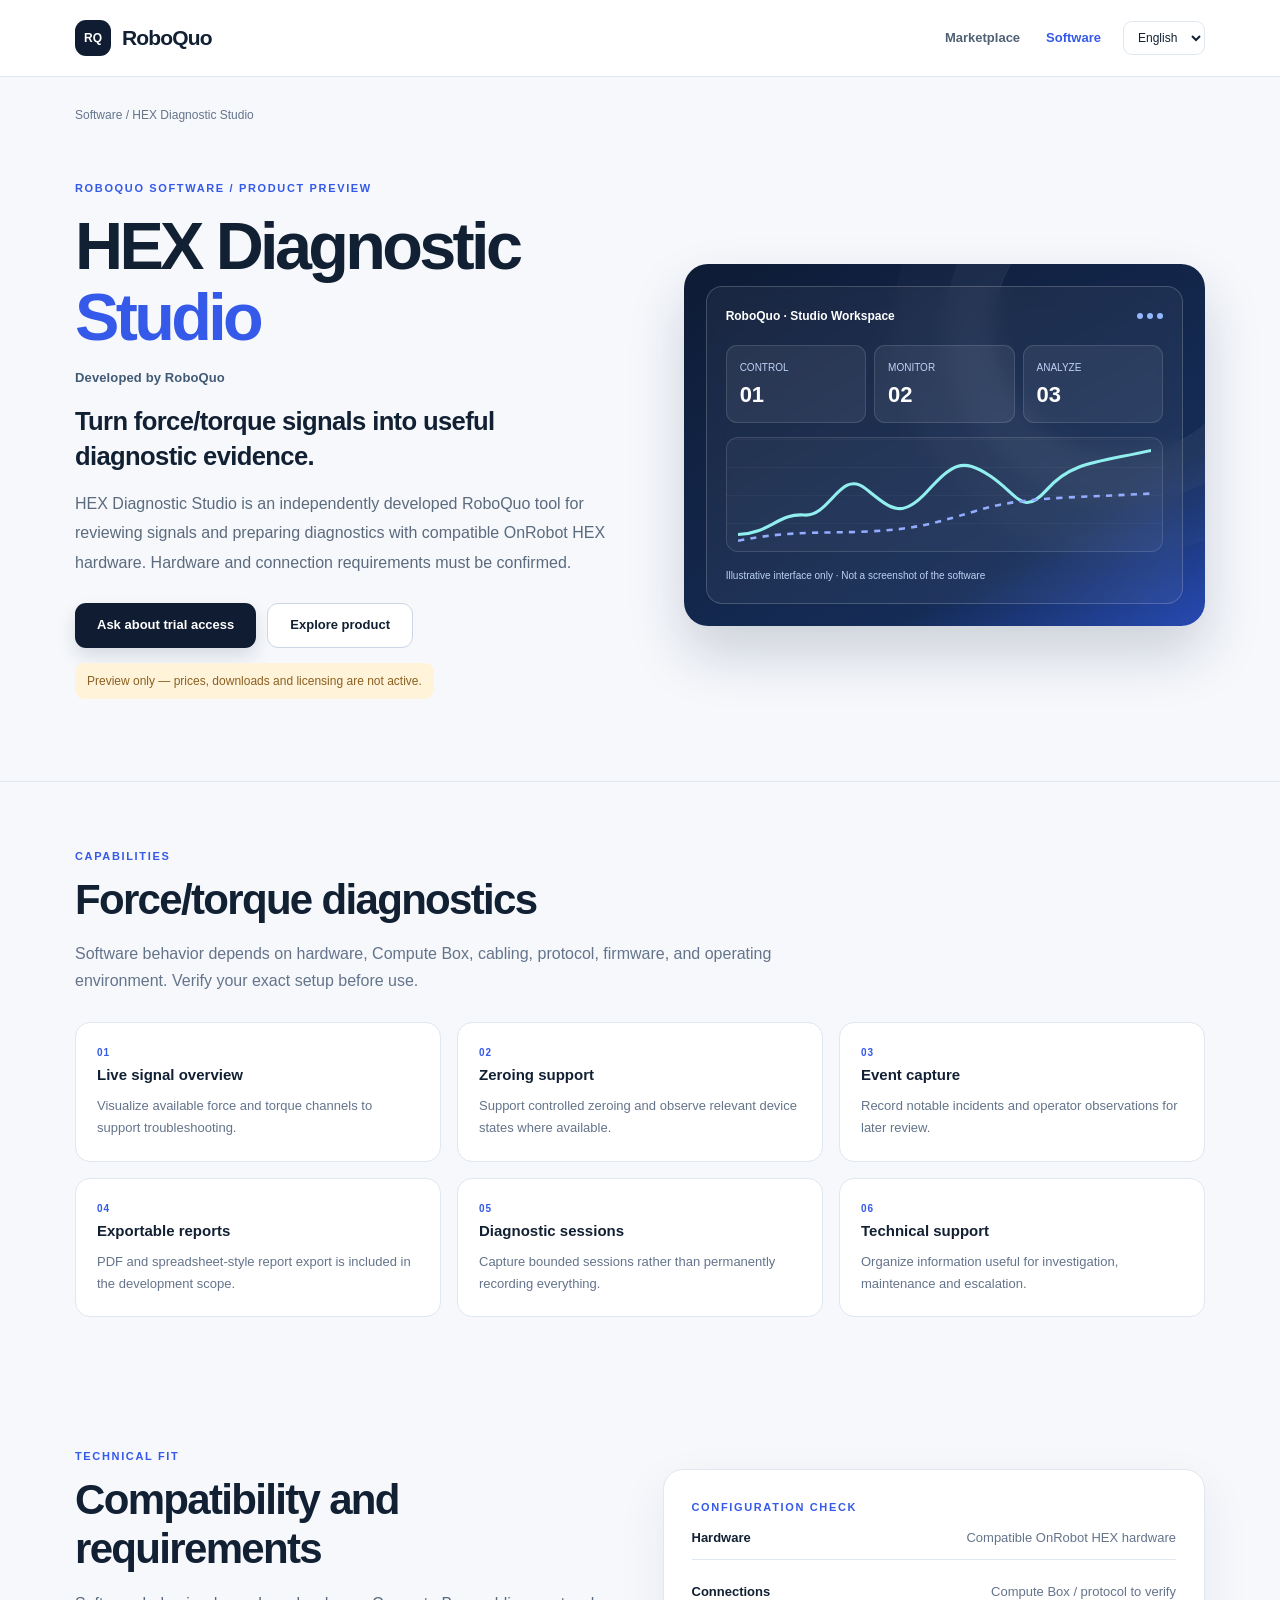
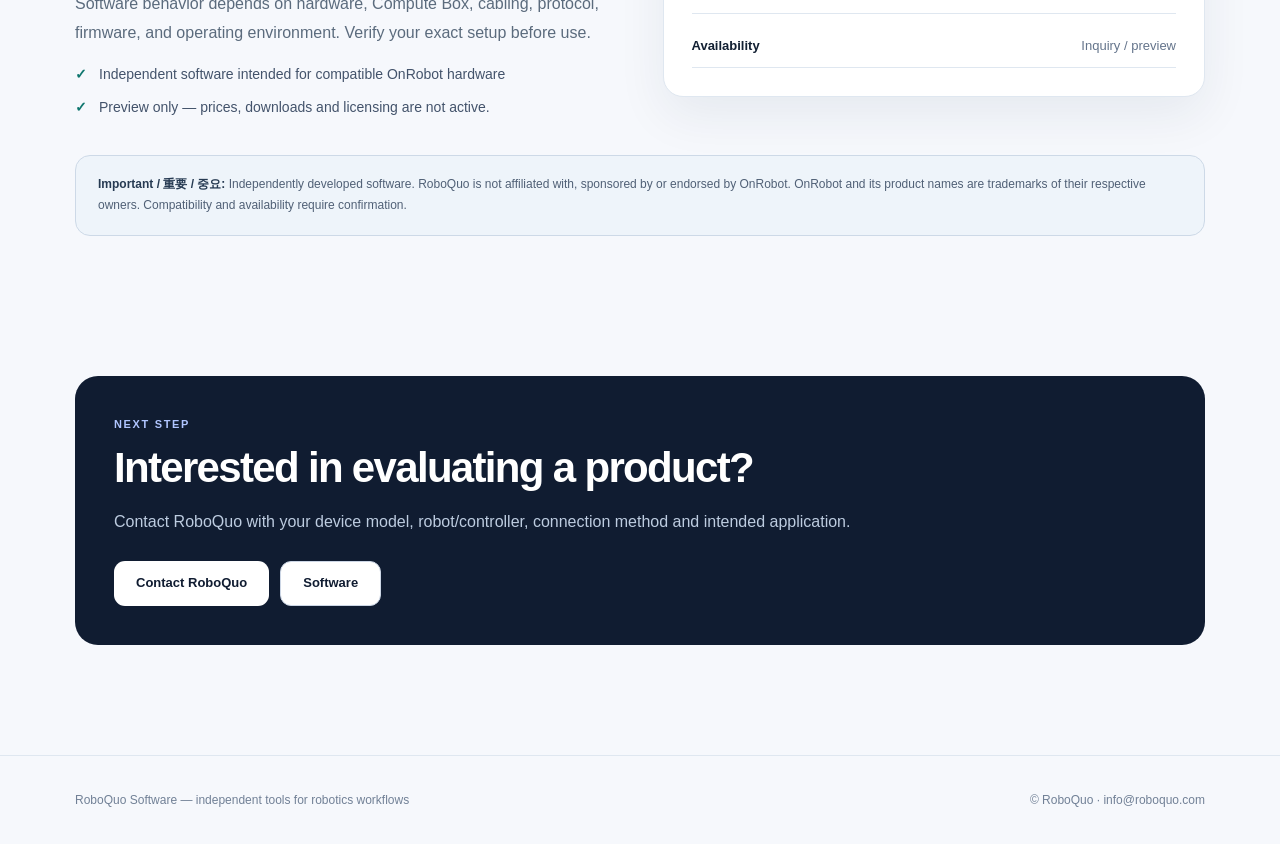
==== software/hex-diagnostic-studio/index.html @ d6564fcc "Add software/hex-diagnostic-studio/index.html product landing page" ====
<!doctype html><html lang="en"><head><meta charset="utf-8"><meta name="viewport" content="width=device-width,initial-scale=1"><meta name="theme-color" content="#101c31"><meta name="robots" content="index,follow,max-image-preview:large"><title>HEX Diagnostic Studio | Developed by RoboQuo</title><meta name="description" content="Discover HEX Diagnostic Studio, independent RoboQuo software intended for compatible OnRobot hardware. Preview features, check compatibility, and inquire about access."><link rel="canonical" href="https://roboquo.com/software/hex-diagnostic-studio/"><meta property="og:type" content="website"><meta property="og:site_name" content="RoboQuo"><meta property="og:title" content="HEX Diagnostic Studio | Developed by RoboQuo"><meta property="og:description" content="Discover HEX Diagnostic Studio, independent RoboQuo software intended for compatible OnRobot hardware. Preview features, check compatibility, and inquire about access."><meta property="og:url" content="https://roboquo.com/software/hex-diagnostic-studio/"><link rel="stylesheet" href="/software/site.css"></head><body><header class="site-header"><div class="container topbar"><a class="brand" href="/" aria-label="RoboQuo homepage"><span class="brandmark">RQ</span>RoboQuo</a><nav class="navigation" aria-label="Main"><a href="/#robots" data-i18n="market">Marketplace</a><a href="/software/" data-site-link class="active" data-i18n="software">Software</a></nav><select class="lang-picker" data-language aria-label="Language"><option value="en">English</option><option value="ja">日本語</option><option value="ko">한국어</option></select></div></header><main><div class="container"><div class="breadcrumb"><a data-site-link href="/software/" data-i18n="software">Software</a> / HEX Diagnostic Studio</div><section class="hero product-hero"><div><div class="eyebrow">ROBOQUO SOFTWARE / <span data-i18n="preview">Product preview</span></div><h1>HEX Diagnostic <em>Studio</em></h1><div class="byline" data-i18n="developed">Developed by RoboQuo</div><h2 data-i18n="hexLead">Turn force/torque signals into useful diagnostic evidence.</h2><p class="lead" data-i18n="hexBody">HEX Diagnostic Studio is an independently developed RoboQuo tool for reviewing signals and preparing diagnostics with compatible OnRobot HEX hardware. Hardware and connection requirements must be confirmed.</p><div class="actions"><a class="button primary" href="mailto:info@roboquo.com?subject=HEX%20Diagnostic%20Studio%20%E2%80%94%20Product%20Inquiry" data-i18n="inquireTrial">Ask about trial access</a><a class="button light" href="#features" data-i18n="learn">Explore product</a></div><p class="availability" data-i18n="availability">Preview only — prices, downloads and licensing are not active.</p></div><div class="hero-visual" aria-label="Concept software interface"><div class="window"><div class="window-head"><span>RoboQuo · Studio Workspace</span><span class="dots"><i></i><i></i><i></i></span></div><div class="soft-metrics"><div class="metric"><small>CONTROL</small><b>01</b></div><div class="metric"><small>MONITOR</small><b>02</b></div><div class="metric"><small>ANALYZE</small><b>03</b></div></div><div class="chart-box"><svg viewBox="0 0 400 110" preserveAspectRatio="none" aria-hidden="true"><path d="M0,94 C31,93 39,73 64,75 S99,30 123,49 S157,80 182,53 S216,18 244,37 S275,77 299,50 S347,24 400,12" fill="none" stroke="#92eff0" stroke-width="3" stroke-linecap="round"/><path d="M0,100 C50,90 83,93 125,91 S184,85 230,71 S310,59 400,54" fill="none" stroke="#93acff" stroke-width="2.5" stroke-dasharray="6 6"/></svg></div><div class="visual-note" data-i18n="visualNote">Illustrative interface only · Not a screenshot of the software</div></div></div></section></div><div class="line"></div><section class="section container" id="features"><div class="eyebrow">CAPABILITIES</div><h2 data-i18n="hexTag">Force/torque diagnostics</h2><p class="intro" data-i18n="compatLead">Software behavior depends on hardware, Compute Box, cabling, protocol, firmware, and operating environment. Verify your exact setup before use.</p><div class="features"><article class="feature"><div class="number">01</div><b data-i18n="hexF1">Live signal overview</b><p data-i18n="hexF1d">Visualize available force and torque channels to support troubleshooting.</p></article><article class="feature"><div class="number">02</div><b data-i18n="hexF2">Zeroing support</b><p data-i18n="hexF2d">Support controlled zeroing and observe relevant device states where available.</p></article><article class="feature"><div class="number">03</div><b data-i18n="hexF3">Event capture</b><p data-i18n="hexF3d">Record notable incidents and operator observations for later review.</p></article><article class="feature"><div class="number">04</div><b data-i18n="hexF4">Exportable reports</b><p data-i18n="hexF4d">PDF and spreadsheet-style report export is included in the development scope.</p></article><article class="feature"><div class="number">05</div><b data-i18n="hexF5">Diagnostic sessions</b><p data-i18n="hexF5d">Capture bounded sessions rather than permanently recording everything.</p></article><article class="feature"><div class="number">06</div><b data-i18n="hexF6">Technical support</b><p data-i18n="hexF6d">Organize information useful for investigation, maintenance and escalation.</p></article></div></section><section class="section container"><div class="split"><div><div class="eyebrow">TECHNICAL FIT</div><h2 data-i18n="compatibility">Compatibility and requirements</h2><p class="lead" data-i18n="compatLead">Software behavior depends on hardware, Compute Box, cabling, protocol, firmware, and operating environment. Verify your exact setup before use.</p><ul class="studio-list"><li data-i18n="onrobotDesc">Independent software intended for compatible OnRobot hardware</li><li data-i18n="availability">Preview only — prices, downloads and licensing are not active.</li></ul></div><div class="product-card" style="min-height:initial"><div class="eyebrow">CONFIGURATION CHECK</div><div class="mini-spec"><div><b data-i18n="hexCompat1">Hardware</b><span data-i18n="hexCompat1v">Compatible OnRobot HEX hardware</span></div><div><b data-i18n="hexCompat2">Connections</b><span data-i18n="hexCompat2v">Compute Box / protocol to verify</span></div><div><b data-i18n="hexCompat3">Availability</b><span data-i18n="hexCompat3v">Inquiry / preview</span></div></div></div></div><aside class="notice" aria-label="Independence and compatibility"><strong>Important / 重要 / 중요:</strong> <span data-i18n="independence">Independently developed software. RoboQuo is not affiliated with, sponsored by or endorsed by OnRobot. OnRobot and its product names are trademarks of their respective owners. Compatibility and availability require confirmation.</span></aside></section><section class="container section"><div class="dark-panel"><div class="eyebrow" style="color:#b0c5ff">NEXT STEP</div><h2 data-i18n="questions">Interested in evaluating a product?</h2><p data-i18n="questionsDesc">Contact RoboQuo with your device model, robot/controller, connection method and intended application.</p><div class="actions"><a class="button" href="mailto:info@roboquo.com?subject=HEX%20Diagnostic%20Studio%20%E2%80%94%20Product%20Inquiry" data-i18n="getInTouch">Contact RoboQuo</a><a class="button light" data-site-link href="/software/" data-i18n="software">Software</a></div></div></section></main><footer class="foot"><div class="container foot-inner"><span data-i18n="footer">RoboQuo Software — independent tools for robotics workflows</span><span>© RoboQuo · <a href="mailto:info@roboquo.com">info@roboquo.com</a></span></div></footer><script defer src="/software/site.js"></script></body></html>
---- software/site.css ----
:root{color-scheme:light;--ink:#122033;--muted:#64748b;--line:#dfe7f0;--surface:#ffffff;--bg:#f6f8fc;--accent:#3559e8;--accent-soft:#eef2ff;--teal:#0f766e;--navy:#101c31;--shadow:0 18px 50px rgba(19,38,67,.07)}*{box-sizing:border-box}html{scroll-behavior:smooth}body{margin:0;background:var(--bg);color:var(--ink);font:16px/1.7 -apple-system,BlinkMacSystemFont,"Segoe UI",Arial,sans-serif}html[lang="ja"] body{font-family:"Hiragino Sans","Hiragino Kaku Gothic ProN","Yu Gothic","Meiryo",sans-serif}html[lang="ko"] body{font-family:"Apple SD Gothic Neo","Malgun Gothic",sans-serif}a{color:inherit}button,select{font:inherit}button,select{cursor:pointer}.container{max-width:1130px;width:calc(100% - 40px);margin-inline:auto}.topbar{display:flex;align-items:center;justify-content:space-between;gap:22px;min-height:76px}.site-header{position:sticky;top:0;z-index:10;background:rgba(255,255,255,.94);border-bottom:1px solid var(--line);backdrop-filter:blur(18px)}.brand{display:inline-flex;align-items:center;gap:11px;text-decoration:none;font-weight:800;letter-spacing:-.04em;font-size:21px}.brandmark{width:36px;height:36px;display:grid;place-items:center;border-radius:11px;background:var(--navy);color:white;font-weight:900;font-size:12px;letter-spacing:0}.navigation{display:flex;align-items:center;gap:26px;margin-left:auto}.navigation a{text-decoration:none;color:#506174;font-size:13px;font-weight:700}.navigation a.active,.navigation a:hover{color:var(--accent)}.lang-picker{border:1px solid var(--line);border-radius:9px;padding:8px 10px;background:white;color:var(--ink);font-size:12px;max-width:110px}.breadcrumb{padding:28px 0 0;font-size:12px;color:var(--muted)}.breadcrumb a{text-decoration:none}.breadcrumb a:hover{text-decoration:underline}.eyebrow{text-transform:uppercase;color:var(--accent);font-size:11px;letter-spacing:.15em;font-weight:900}.pill{display:inline-flex;align-items:center;padding:5px 10px;background:#eef5f3;border:1px solid #cce7df;border-radius:999px;color:#166758;font-size:11px;font-weight:800}.pill.preview{background:#fff6e9;border-color:#f3ddb8;color:#936218}.button{display:inline-flex;align-items:center;justify-content:center;padding:13px 22px;border-radius:11px;font-size:13px;text-decoration:none;font-weight:800;transition:.15s transform,.15s box-shadow;line-height:1.3;text-align:center}.button:hover{transform:translateY(-2px)}.button.primary{background:var(--navy);color:white;box-shadow:0 9px 18px rgba(16,28,49,.13)}.button.light{background:#fff;border:1px solid #ccd6e5;color:var(--ink)}.button.outline{background:transparent;color:var(--navy);border:1px solid #cad4e2}.actions{display:flex;gap:11px;flex-wrap:wrap;margin-top:26px}.hero{display:grid;grid-template-columns:1.02fr .98fr;align-items:center;gap:66px;padding:75px 0 70px}.hero h1{font-size:clamp(43px,5.4vw,76px);line-height:1.06;letter-spacing:-.055em;margin:13px 0 15px;font-weight:850}.hero h1 em{font-style:normal;color:var(--accent)}.hero h2{font-size:clamp(19px,2vw,26px);line-height:1.35;margin:15px 0;font-weight:750;letter-spacing:-.025em}.lead{color:#5b6b7d;font-size:16px;line-height:1.82;max-width:630px}.byline{color:#425b75;font-size:13px;font-weight:800;letter-spacing:.01em}.hero-visual{border-radius:24px;background:linear-gradient(150deg,#0e1b35,#152c56 73%,#274ab4);padding:22px;box-shadow:0 28px 56px rgba(18,31,60,.18);color:#fff;min-height:360px;overflow:hidden;position:relative}.hero-visual:before{content:"";position:absolute;right:-45px;top:-65px;width:255px;height:255px;border-radius:50%;border:1px solid #ffffff18;box-shadow:0 0 0 48px #ffffff08,0 0 0 100px #ffffff05}.window{position:relative;border:1px solid #ffffff30;background:#ffffff0c;border-radius:16px;padding:19px;backdrop-filter:blur(10px)}.window-head{display:flex;justify-content:space-between;align-items:center;font-size:12px;gap:10px;font-weight:800}.dots{display:flex;gap:4px}.dots i{width:6px;height:6px;border-radius:100%;background:#94b8ff}.soft-metrics{display:grid;grid-template-columns:1fr 1fr 1fr;gap:8px;margin-top:18px}.metric{border:1px solid #ffffff20;background:#ffffff10;border-radius:11px;padding:13px}.metric small{display:block;color:#bfd2f9;font-size:10px}.metric b{display:block;font-size:22px;line-height:1.3;margin-top:5px}.metric b span{font-size:11px;font-weight:500;color:#b8d2fa}.chart-box{margin-top:14px;height:115px;border:1px solid #ffffff20;background:repeating-linear-gradient(0deg,transparent,transparent 27px,#ffffff10 28px),#ffffff09;border-radius:12px;display:flex;align-items:center;justify-content:center}.chart-box svg{width:95%;height:100%}.visual-note{font-size:10px;color:#bbd3f5;margin-top:15px}.line{height:1px;background:var(--line)}.section{padding:65px 0}.section h2{font-size:clamp(28px,3.3vw,42px);letter-spacing:-.04em;line-height:1.17;margin:9px 0 12px}.section .intro{color:var(--muted);max-width:700px}.cards{display:grid;grid-template-columns:repeat(2,minmax(0,1fr));gap:20px;margin-top:33px}.product-card{background:white;border:1px solid var(--line);border-radius:20px;padding:28px;box-shadow:var(--shadow);display:flex;flex-direction:column;min-height:365px;position:relative}.product-card h3{font-size:25px;margin:15px 0 5px;letter-spacing:-.04em}.product-card p{color:var(--muted);font-size:14px;line-height:1.7}.product-card .card-footer{margin-top:auto;padding-top:22px;display:flex;justify-content:space-between;align-items:center;gap:12px}.iconbox{width:57px;height:57px;border-radius:15px;background:var(--accent-soft);color:var(--accent);display:grid;place-items:center;font-size:26px;font-weight:850}.iconbox.hex{background:#eafaf5;color:#13836e}.features{display:grid;grid-template-columns:repeat(3,minmax(0,1fr));gap:16px;margin-top:28px}.feature{border:1px solid var(--line);background:white;border-radius:15px;padding:21px}.feature b{font-size:15px}.feature p{color:var(--muted);font-size:13px;line-height:1.7;margin:7px 0 0}.feature .number{color:var(--accent);font-size:10px;letter-spacing:.1em;font-weight:900}.notice{margin:35px 0 10px;border:1px solid #cdd9e7;background:#eef4fa;border-radius:15px;padding:18px 22px;color:#506076;font-size:12px;line-height:1.8}.notice strong{color:#263a52}.steps{display:grid;grid-template-columns:repeat(3,1fr);gap:16px;margin-top:26px}.step{background:#fff;border:1px solid var(--line);padding:23px;border-radius:16px}.step b{display:block;font-size:15px}.step small{display:block;margin-top:8px;color:var(--muted);font-size:13px;line-height:1.65}.product-hero{padding-top:54px}.product-hero h1{font-size:clamp(42px,5.2vw,70px)}.product-hero .lead{max-width:600px}.studio-list{margin:15px 0 0;padding:0;list-style:none;display:grid;gap:9px}.studio-list li{padding-left:24px;position:relative;font-size:14px;color:#43536b}.studio-list li:before{content:"✓";position:absolute;left:0;color:var(--teal);font-weight:900}.split{display:grid;grid-template-columns:1fr 1fr;gap:45px;align-items:center}.dark-panel{background:var(--navy);color:#fff;border-radius:23px;padding:39px}.dark-panel h2{color:#fff}.dark-panel p{color:#bdcce0}.dark-panel .button{background:white;color:var(--navy)}.foot{border-top:1px solid var(--line);padding:34px 0;margin-top:45px;color:#718096;font-size:12px}.foot-inner{display:flex;justify-content:space-between;gap:20px;flex-wrap:wrap}.foot a{text-decoration:none}.foot a:hover{text-decoration:underline}.mini-spec{display:grid;gap:11px}.mini-spec div{border-bottom:1px solid var(--line);padding:10px 0;display:flex;justify-content:space-between;gap:20px;font-size:13px}.mini-spec b{font-weight:750}.mini-spec span{color:var(--muted);text-align:right}.status-text{font-size:12px;color:#795c24;font-weight:700}.availability{display:inline-block;background:#fff3da;border-radius:9px;padding:8px 12px;font-size:12px;color:#8b6021;margin-top:15px}a:focus-visible,button:focus-visible,select:focus-visible{outline:3px solid #8aaaff;outline-offset:3px}@media(max-width:900px){.navigation{gap:12px}.hero{gap:32px}.hero-visual{min-height:320px}.product-card{padding:23px}}@media(max-width:700px){.container{width:calc(100% - 30px)}.topbar{min-height:65px}.navigation{gap:12px;margin-left:auto}.navigation a{font-size:12px}.brand{font-size:18px}.brandmark{width:32px;height:32px}.hero,.split{grid-template-columns:1fr;gap:24px;padding:45px 0 38px}.hero h1{font-size:45px}.hero-visual{min-height:290px}.section{padding:42px 0}.cards,.features,.steps{grid-template-columns:1fr}.product-card{min-height:295px}.mini-spec div{flex-direction:column;gap:3px}.mini-spec span{text-align:left}.foot{margin-top:25px}}@media(max-width:380px){.navigation a:first-child{display:none}.lang-picker{max-width:85px}.hero h1{font-size:40px}.soft-metrics{gap:5px}.metric{padding:9px}.metric b{font-size:17px}}
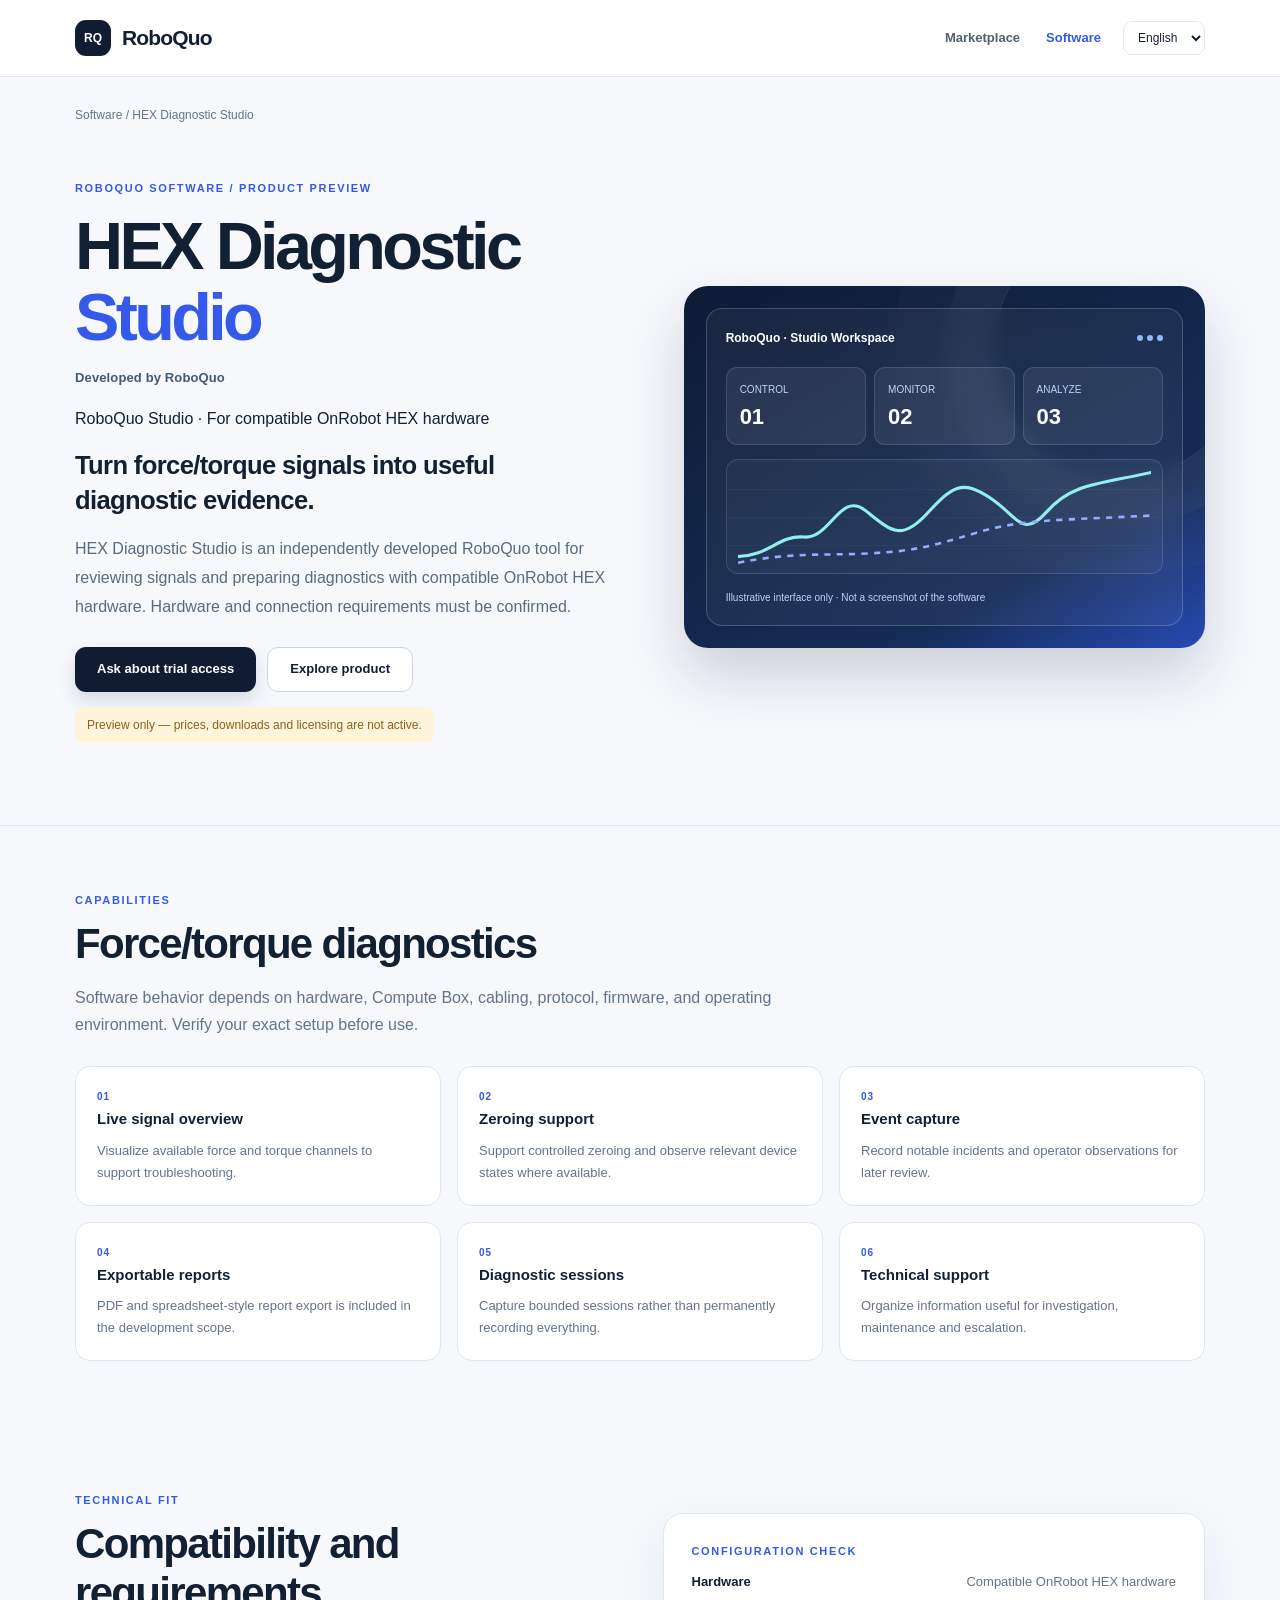
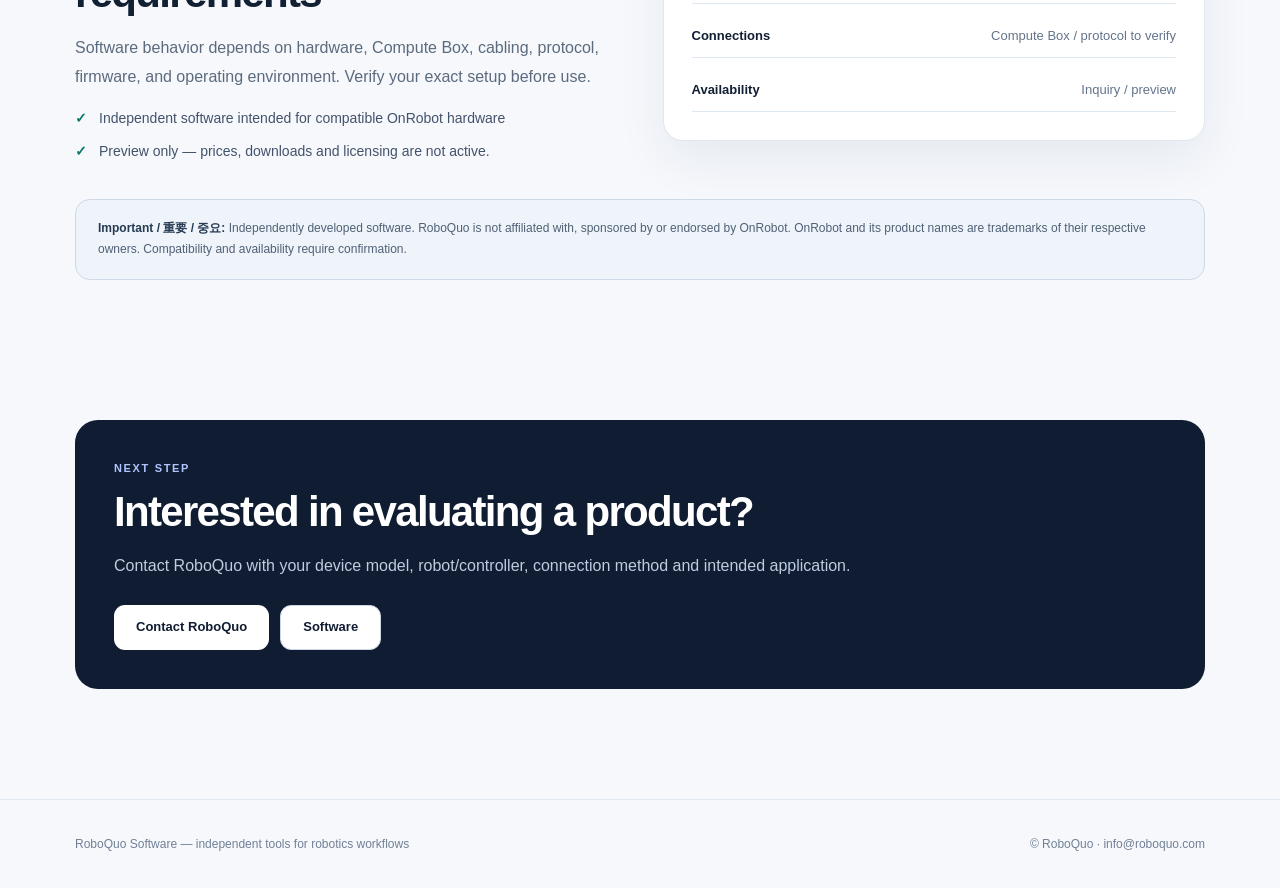
==== commit 7ff8a6e7: "Clarify RoboQuo developer and independent OnRobot compatibility branding" ====
--- a/software/hex-diagnostic-studio/index.html
+++ b/software/hex-diagnostic-studio/index.html
@@ -1 +1 @@
-<!doctype html><html lang="en"><head><meta charset="utf-8"><meta name="viewport" content="width=device-width,initial-scale=1"><meta name="theme-color" content="#101c31"><meta name="robots" content="index,follow,max-image-preview:large"><title>HEX Diagnostic Studio | Developed by RoboQuo</title><meta name="description" content="Discover HEX Diagnostic Studio, independent RoboQuo software intended for compatible OnRobot hardware. Preview features, check compatibility, and inquire about access."><link rel="canonical" href="https://roboquo.com/software/hex-diagnostic-studio/"><meta property="og:type" content="website"><meta property="og:site_name" content="RoboQuo"><meta property="og:title" content="HEX Diagnostic Studio | Developed by RoboQuo"><meta property="og:description" content="Discover HEX Diagnostic Studio, independent RoboQuo software intended for compatible OnRobot hardware. Preview features, check compatibility, and inquire about access."><meta property="og:url" content="https://roboquo.com/software/hex-diagnostic-studio/"><link rel="stylesheet" href="/software/site.css"></head><body><header class="site-header"><div class="container topbar"><a class="brand" href="/" aria-label="RoboQuo homepage"><span class="brandmark">RQ</span>RoboQuo</a><nav class="navigation" aria-label="Main"><a href="/#robots" data-i18n="market">Marketplace</a><a href="/software/" data-site-link class="active" data-i18n="software">Software</a></nav><select class="lang-picker" data-language aria-label="Language"><option value="en">English</option><option value="ja">日本語</option><option value="ko">한국어</option></select></div></header><main><div class="container"><div class="breadcrumb"><a data-site-link href="/software/" data-i18n="software">Software</a> / HEX Diagnostic Studio</div><section class="hero product-hero"><div><div class="eyebrow">ROBOQUO SOFTWARE / <span data-i18n="preview">Product preview</span></div><h1>HEX Diagnostic <em>Studio</em></h1><div class="byline" data-i18n="developed">Developed by RoboQuo</div><h2 data-i18n="hexLead">Turn force/torque signals into useful diagnostic evidence.</h2><p class="lead" data-i18n="hexBody">HEX Diagnostic Studio is an independently developed RoboQuo tool for reviewing signals and preparing diagnostics with compatible OnRobot HEX hardware. Hardware and connection requirements must be confirmed.</p><div class="actions"><a class="button primary" href="mailto:info@roboquo.com?subject=HEX%20Diagnostic%20Studio%20%E2%80%94%20Product%20Inquiry" data-i18n="inquireTrial">Ask about trial access</a><a class="button light" href="#features" data-i18n="learn">Explore product</a></div><p class="availability" data-i18n="availability">Preview only — prices, downloads and licensing are not active.</p></div><div class="hero-visual" aria-label="Concept software interface"><div class="window"><div class="window-head"><span>RoboQuo · Studio Workspace</span><span class="dots"><i></i><i></i><i></i></span></div><div class="soft-metrics"><div class="metric"><small>CONTROL</small><b>01</b></div><div class="metric"><small>MONITOR</small><b>02</b></div><div class="metric"><small>ANALYZE</small><b>03</b></div></div><div class="chart-box"><svg viewBox="0 0 400 110" preserveAspectRatio="none" aria-hidden="true"><path d="M0,94 C31,93 39,73 64,75 S99,30 123,49 S157,80 182,53 S216,18 244,37 S275,77 299,50 S347,24 400,12" fill="none" stroke="#92eff0" stroke-width="3" stroke-linecap="round"/><path d="M0,100 C50,90 83,93 125,91 S184,85 230,71 S310,59 400,54" fill="none" stroke="#93acff" stroke-width="2.5" stroke-dasharray="6 6"/></svg></div><div class="visual-note" data-i18n="visualNote">Illustrative interface only · Not a screenshot of the software</div></div></div></section></div><div class="line"></div><section class="section container" id="features"><div class="eyebrow">CAPABILITIES</div><h2 data-i18n="hexTag">Force/torque diagnostics</h2><p class="intro" data-i18n="compatLead">Software behavior depends on hardware, Compute Box, cabling, protocol, firmware, and operating environment. Verify your exact setup before use.</p><div class="features"><article class="feature"><div class="number">01</div><b data-i18n="hexF1">Live signal overview</b><p data-i18n="hexF1d">Visualize available force and torque channels to support troubleshooting.</p></article><article class="feature"><div class="number">02</div><b data-i18n="hexF2">Zeroing support</b><p data-i18n="hexF2d">Support controlled zeroing and observe relevant device states where available.</p></article><article class="feature"><div class="number">03</div><b data-i18n="hexF3">Event capture</b><p data-i18n="hexF3d">Record notable incidents and operator observations for later review.</p></article><article class="feature"><div class="number">04</div><b data-i18n="hexF4">Exportable reports</b><p data-i18n="hexF4d">PDF and spreadsheet-style report export is included in the development scope.</p></article><article class="feature"><div class="number">05</div><b data-i18n="hexF5">Diagnostic sessions</b><p data-i18n="hexF5d">Capture bounded sessions rather than permanently recording everything.</p></article><article class="feature"><div class="number">06</div><b data-i18n="hexF6">Technical support</b><p data-i18n="hexF6d">Organize information useful for investigation, maintenance and escalation.</p></article></div></section><section class="section container"><div class="split"><div><div class="eyebrow">TECHNICAL FIT</div><h2 data-i18n="compatibility">Compatibility and requirements</h2><p class="lead" data-i18n="compatLead">Software behavior depends on hardware, Compute Box, cabling, protocol, firmware, and operating environment. Verify your exact setup before use.</p><ul class="studio-list"><li data-i18n="onrobotDesc">Independent software intended for compatible OnRobot hardware</li><li data-i18n="availability">Preview only — prices, downloads and licensing are not active.</li></ul></div><div class="product-card" style="min-height:initial"><div class="eyebrow">CONFIGURATION CHECK</div><div class="mini-spec"><div><b data-i18n="hexCompat1">Hardware</b><span data-i18n="hexCompat1v">Compatible OnRobot HEX hardware</span></div><div><b data-i18n="hexCompat2">Connections</b><span data-i18n="hexCompat2v">Compute Box / protocol to verify</span></div><div><b data-i18n="hexCompat3">Availability</b><span data-i18n="hexCompat3v">Inquiry / preview</span></div></div></div></div><aside class="notice" aria-label="Independence and compatibility"><strong>Important / 重要 / 중요:</strong> <span data-i18n="independence">Independently developed software. RoboQuo is not affiliated with, sponsored by or endorsed by OnRobot. OnRobot and its product names are trademarks of their respective owners. Compatibility and availability require confirmation.</span></aside></section><section class="container section"><div class="dark-panel"><div class="eyebrow" style="color:#b0c5ff">NEXT STEP</div><h2 data-i18n="questions">Interested in evaluating a product?</h2><p data-i18n="questionsDesc">Contact RoboQuo with your device model, robot/controller, connection method and intended application.</p><div class="actions"><a class="button" href="mailto:info@roboquo.com?subject=HEX%20Diagnostic%20Studio%20%E2%80%94%20Product%20Inquiry" data-i18n="getInTouch">Contact RoboQuo</a><a class="button light" data-site-link href="/software/" data-i18n="software">Software</a></div></div></section></main><footer class="foot"><div class="container foot-inner"><span data-i18n="footer">RoboQuo Software — independent tools for robotics workflows</span><span>© RoboQuo · <a href="mailto:info@roboquo.com">info@roboquo.com</a></span></div></footer><script defer src="/software/site.js"></script></body></html>+<!doctype html><html lang="en"><head><meta charset="utf-8"><meta name="viewport" content="width=device-width,initial-scale=1"><meta name="theme-color" content="#101c31"><meta name="robots" content="index,follow,max-image-preview:large"><title>HEX Diagnostic Studio | Developed by RoboQuo</title><meta name="description" content="Discover HEX Diagnostic Studio, independent RoboQuo software intended for compatible OnRobot hardware. Preview features, check compatibility, and inquire about access."><link rel="canonical" href="https://roboquo.com/software/hex-diagnostic-studio/"><meta property="og:type" content="website"><meta property="og:site_name" content="RoboQuo"><meta property="og:title" content="HEX Diagnostic Studio | Developed by RoboQuo"><meta property="og:description" content="Discover HEX Diagnostic Studio, independent RoboQuo software intended for compatible OnRobot hardware. Preview features, check compatibility, and inquire about access."><meta property="og:url" content="https://roboquo.com/software/hex-diagnostic-studio/"><link rel="stylesheet" href="/software/site.css"></head><body><header class="site-header"><div class="container topbar"><a class="brand" href="/" aria-label="RoboQuo homepage"><span class="brandmark">RQ</span>RoboQuo</a><nav class="navigation" aria-label="Main"><a href="/#robots" data-i18n="market">Marketplace</a><a href="/software/" data-site-link class="active" data-i18n="software">Software</a></nav><select class="lang-picker" data-language aria-label="Language"><option value="en">English</option><option value="ja">日本語</option><option value="ko">한국어</option></select></div></header><main><div class="container"><div class="breadcrumb"><a data-site-link href="/software/" data-i18n="software">Software</a> / HEX Diagnostic Studio</div><section class="hero product-hero"><div><div class="eyebrow">ROBOQUO SOFTWARE / <span data-i18n="preview">Product preview</span></div><h1>HEX Diagnostic <em>Studio</em></h1><div class="byline" data-i18n="developed">Developed by RoboQuo</div><p class="product-signature" data-i18n="hexSignature">RoboQuo Studio · For compatible OnRobot HEX hardware</p><h2 data-i18n="hexLead">Turn force/torque signals into useful diagnostic evidence.</h2><p class="lead" data-i18n="hexBody">HEX Diagnostic Studio is an independently developed RoboQuo tool for reviewing signals and preparing diagnostics with compatible OnRobot HEX hardware. Hardware and connection requirements must be confirmed.</p><div class="actions"><a class="button primary" href="mailto:info@roboquo.com?subject=HEX%20Diagnostic%20Studio%20%E2%80%94%20Product%20Inquiry" data-i18n="inquireTrial">Ask about trial access</a><a class="button light" href="#features" data-i18n="learn">Explore product</a></div><p class="availability" data-i18n="availability">Preview only — prices, downloads and licensing are not active.</p></div><div class="hero-visual" aria-label="Concept software interface"><div class="window"><div class="window-head"><span>RoboQuo · Studio Workspace</span><span class="dots"><i></i><i></i><i></i></span></div><div class="soft-metrics"><div class="metric"><small>CONTROL</small><b>01</b></div><div class="metric"><small>MONITOR</small><b>02</b></div><div class="metric"><small>ANALYZE</small><b>03</b></div></div><div class="chart-box"><svg viewBox="0 0 400 110" preserveAspectRatio="none" aria-hidden="true"><path d="M0,94 C31,93 39,73 64,75 S99,30 123,49 S157,80 182,53 S216,18 244,37 S275,77 299,50 S347,24 400,12" fill="none" stroke="#92eff0" stroke-width="3" stroke-linecap="round"/><path d="M0,100 C50,90 83,93 125,91 S184,85 230,71 S310,59 400,54" fill="none" stroke="#93acff" stroke-width="2.5" stroke-dasharray="6 6"/></svg></div><div class="visual-note" data-i18n="visualNote">Illustrative interface only · Not a screenshot of the software</div></div></div></section></div><div class="line"></div><section class="section container" id="features"><div class="eyebrow">CAPABILITIES</div><h2 data-i18n="hexTag">Force/torque diagnostics</h2><p class="intro" data-i18n="compatLead">Software behavior depends on hardware, Compute Box, cabling, protocol, firmware, and operating environment. Verify your exact setup before use.</p><div class="features"><article class="feature"><div class="number">01</div><b data-i18n="hexF1">Live signal overview</b><p data-i18n="hexF1d">Visualize available force and torque channels to support troubleshooting.</p></article><article class="feature"><div class="number">02</div><b data-i18n="hexF2">Zeroing support</b><p data-i18n="hexF2d">Support controlled zeroing and observe relevant device states where available.</p></article><article class="feature"><div class="number">03</div><b data-i18n="hexF3">Event capture</b><p data-i18n="hexF3d">Record notable incidents and operator observations for later review.</p></article><article class="feature"><div class="number">04</div><b data-i18n="hexF4">Exportable reports</b><p data-i18n="hexF4d">PDF and spreadsheet-style report export is included in the development scope.</p></article><article class="feature"><div class="number">05</div><b data-i18n="hexF5">Diagnostic sessions</b><p data-i18n="hexF5d">Capture bounded sessions rather than permanently recording everything.</p></article><article class="feature"><div class="number">06</div><b data-i18n="hexF6">Technical support</b><p data-i18n="hexF6d">Organize information useful for investigation, maintenance and escalation.</p></article></div></section><section class="section container"><div class="split"><div><div class="eyebrow">TECHNICAL FIT</div><h2 data-i18n="compatibility">Compatibility and requirements</h2><p class="lead" data-i18n="compatLead">Software behavior depends on hardware, Compute Box, cabling, protocol, firmware, and operating environment. Verify your exact setup before use.</p><ul class="studio-list"><li data-i18n="onrobotDesc">Independent software intended for compatible OnRobot hardware</li><li data-i18n="availability">Preview only — prices, downloads and licensing are not active.</li></ul></div><div class="product-card" style="min-height:initial"><div class="eyebrow">CONFIGURATION CHECK</div><div class="mini-spec"><div><b data-i18n="hexCompat1">Hardware</b><span data-i18n="hexCompat1v">Compatible OnRobot HEX hardware</span></div><div><b data-i18n="hexCompat2">Connections</b><span data-i18n="hexCompat2v">Compute Box / protocol to verify</span></div><div><b data-i18n="hexCompat3">Availability</b><span data-i18n="hexCompat3v">Inquiry / preview</span></div></div></div></div><aside class="notice" aria-label="Independence and compatibility"><strong>Important / 重要 / 중요:</strong> <span data-i18n="independence">Independently developed software. RoboQuo is not affiliated with, sponsored by or endorsed by OnRobot. OnRobot and its product names are trademarks of their respective owners. Compatibility and availability require confirmation.</span></aside></section><section class="container section"><div class="dark-panel"><div class="eyebrow" style="color:#b0c5ff">NEXT STEP</div><h2 data-i18n="questions">Interested in evaluating a product?</h2><p data-i18n="questionsDesc">Contact RoboQuo with your device model, robot/controller, connection method and intended application.</p><div class="actions"><a class="button" href="mailto:info@roboquo.com?subject=HEX%20Diagnostic%20Studio%20%E2%80%94%20Product%20Inquiry" data-i18n="getInTouch">Contact RoboQuo</a><a class="button light" data-site-link href="/software/" data-i18n="software">Software</a></div></div></section></main><footer class="foot"><div class="container foot-inner"><span data-i18n="footer">RoboQuo Software — independent tools for robotics workflows</span><span>© RoboQuo · <a href="mailto:info@roboquo.com">info@roboquo.com</a></span></div></footer><script defer src="/software/site.js"></script></body></html>
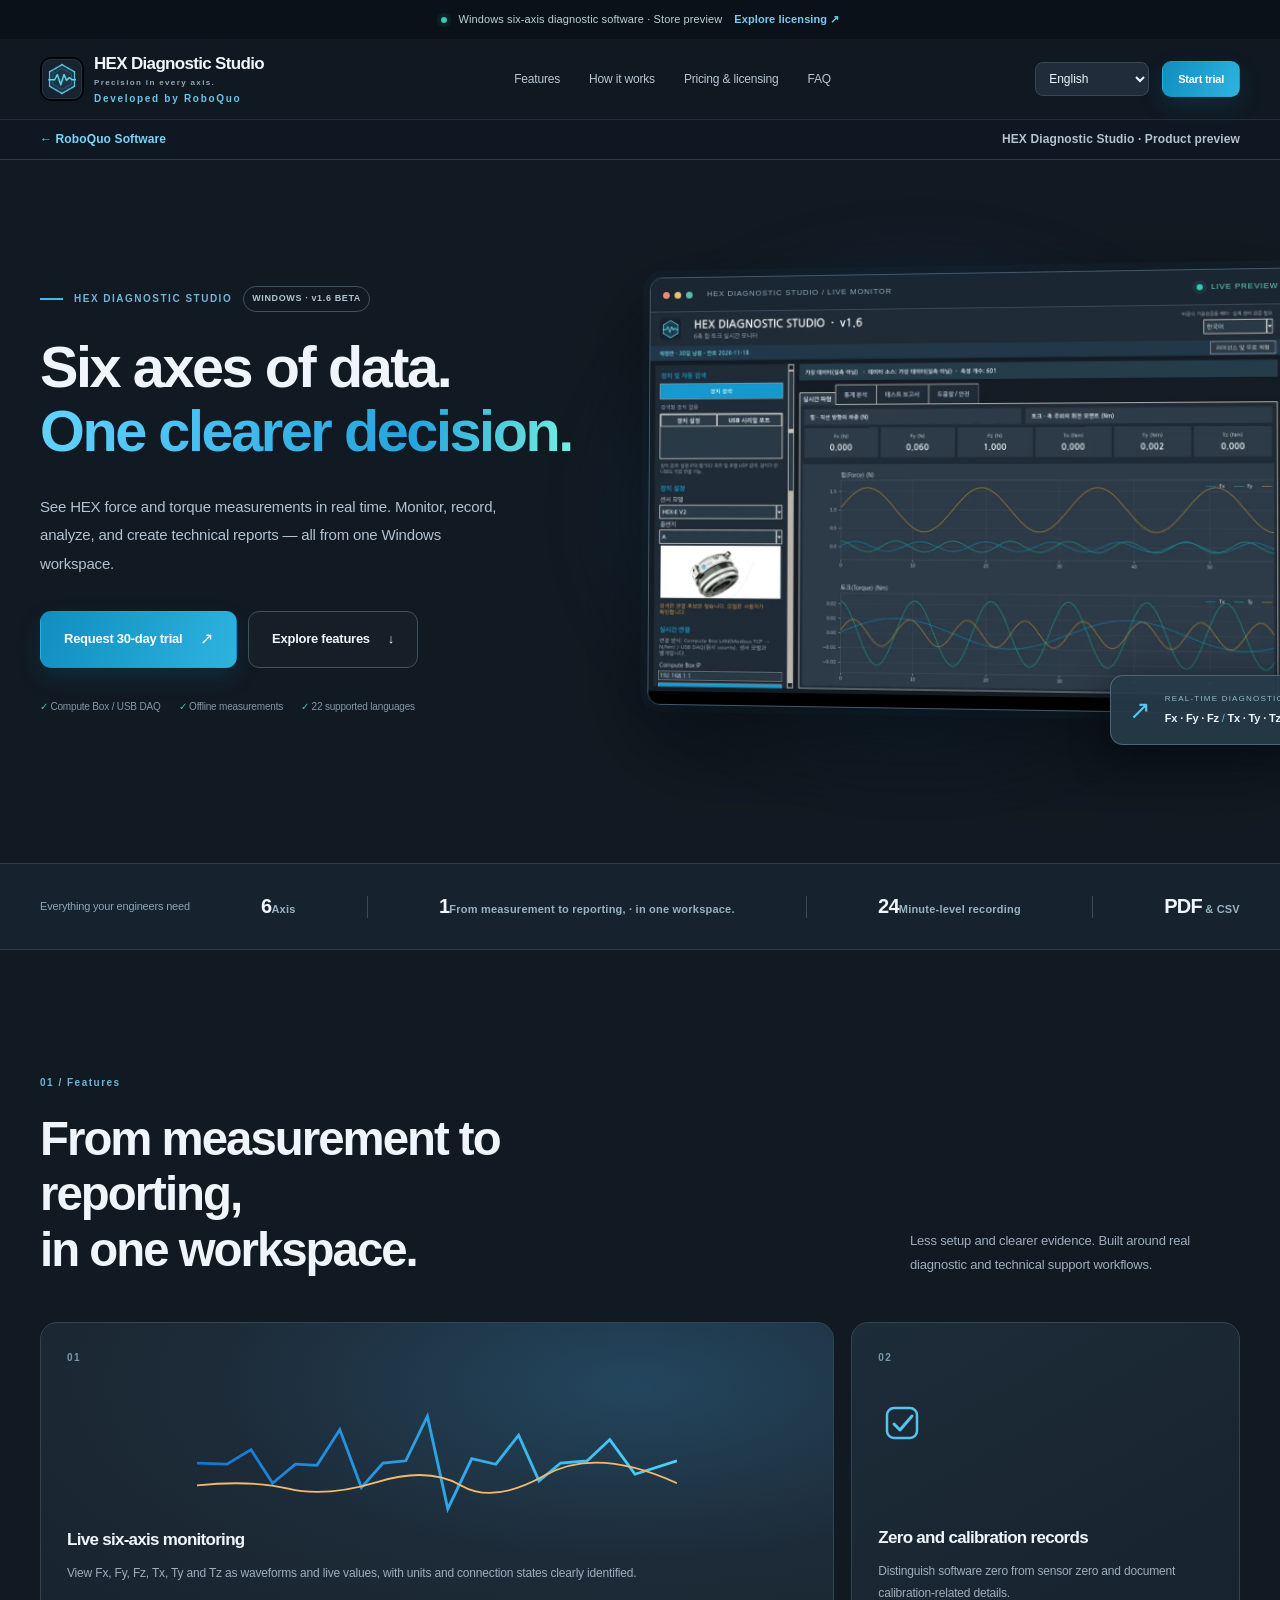
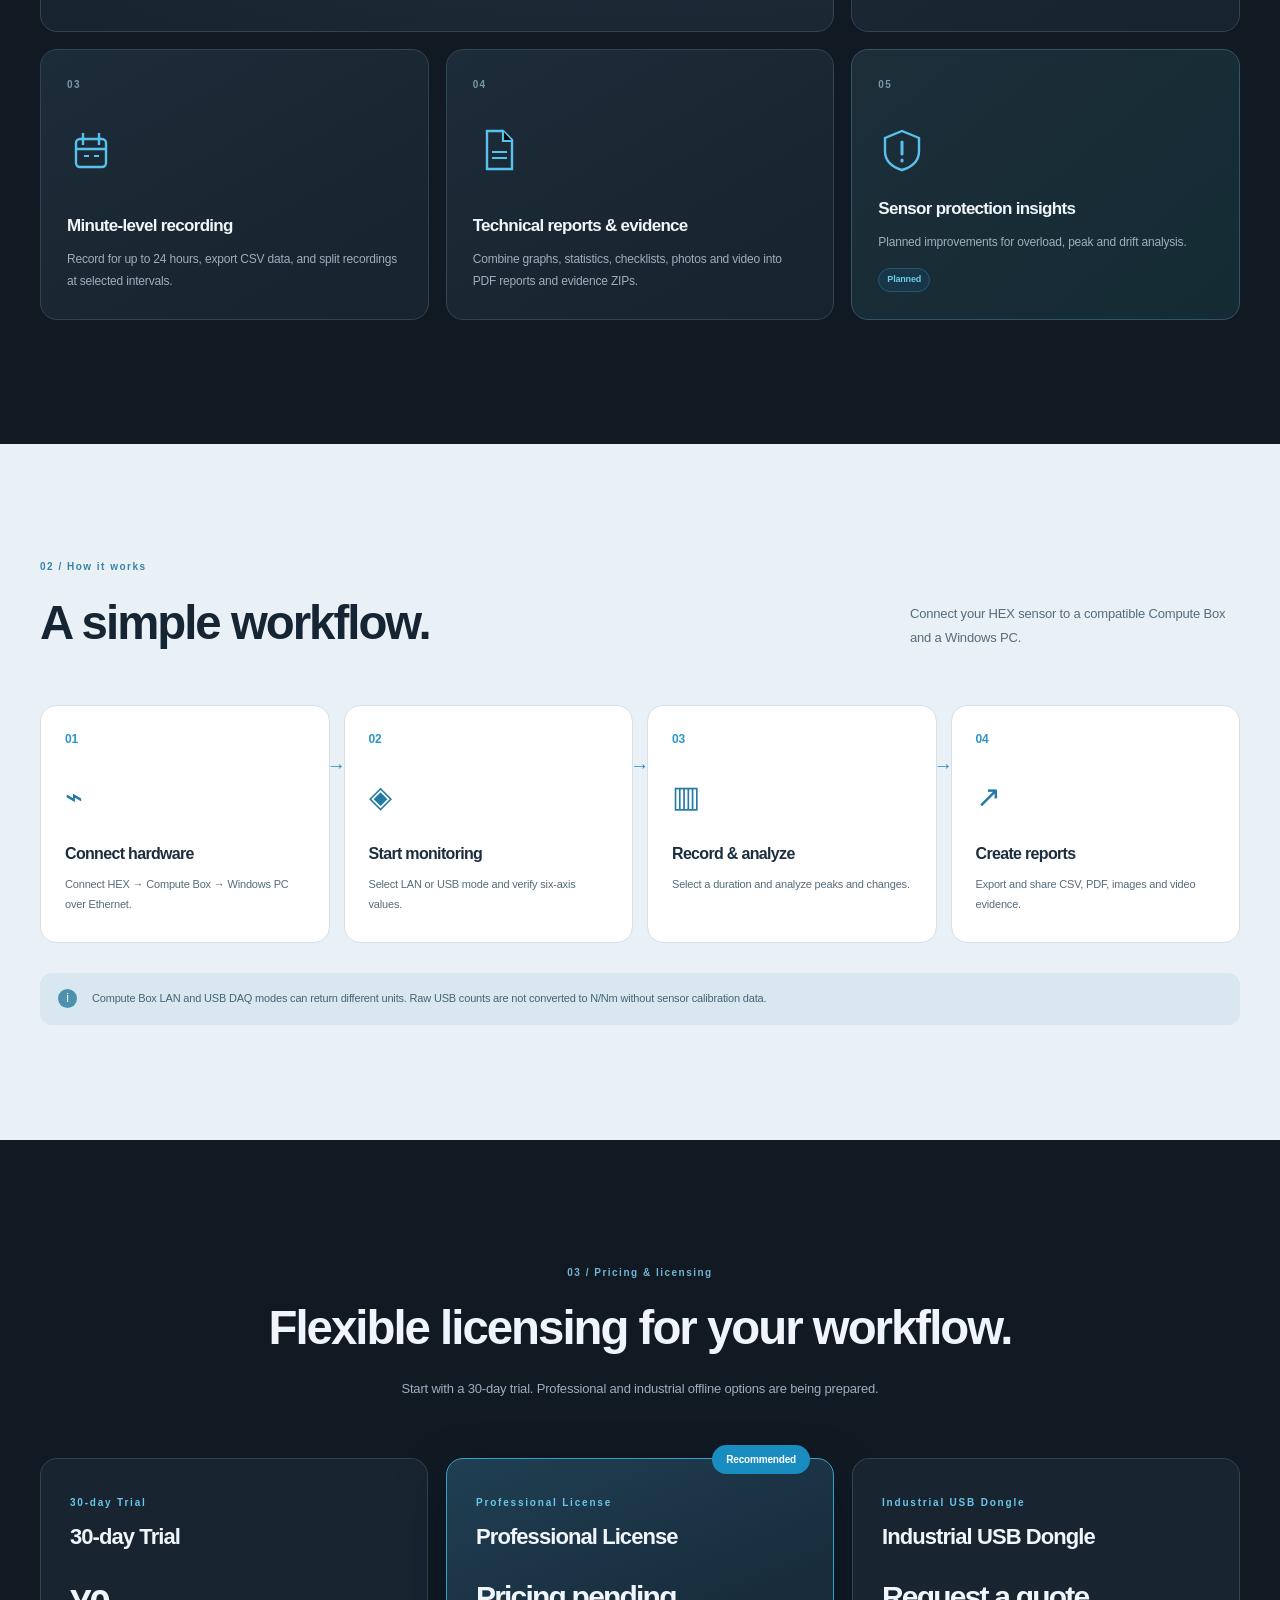
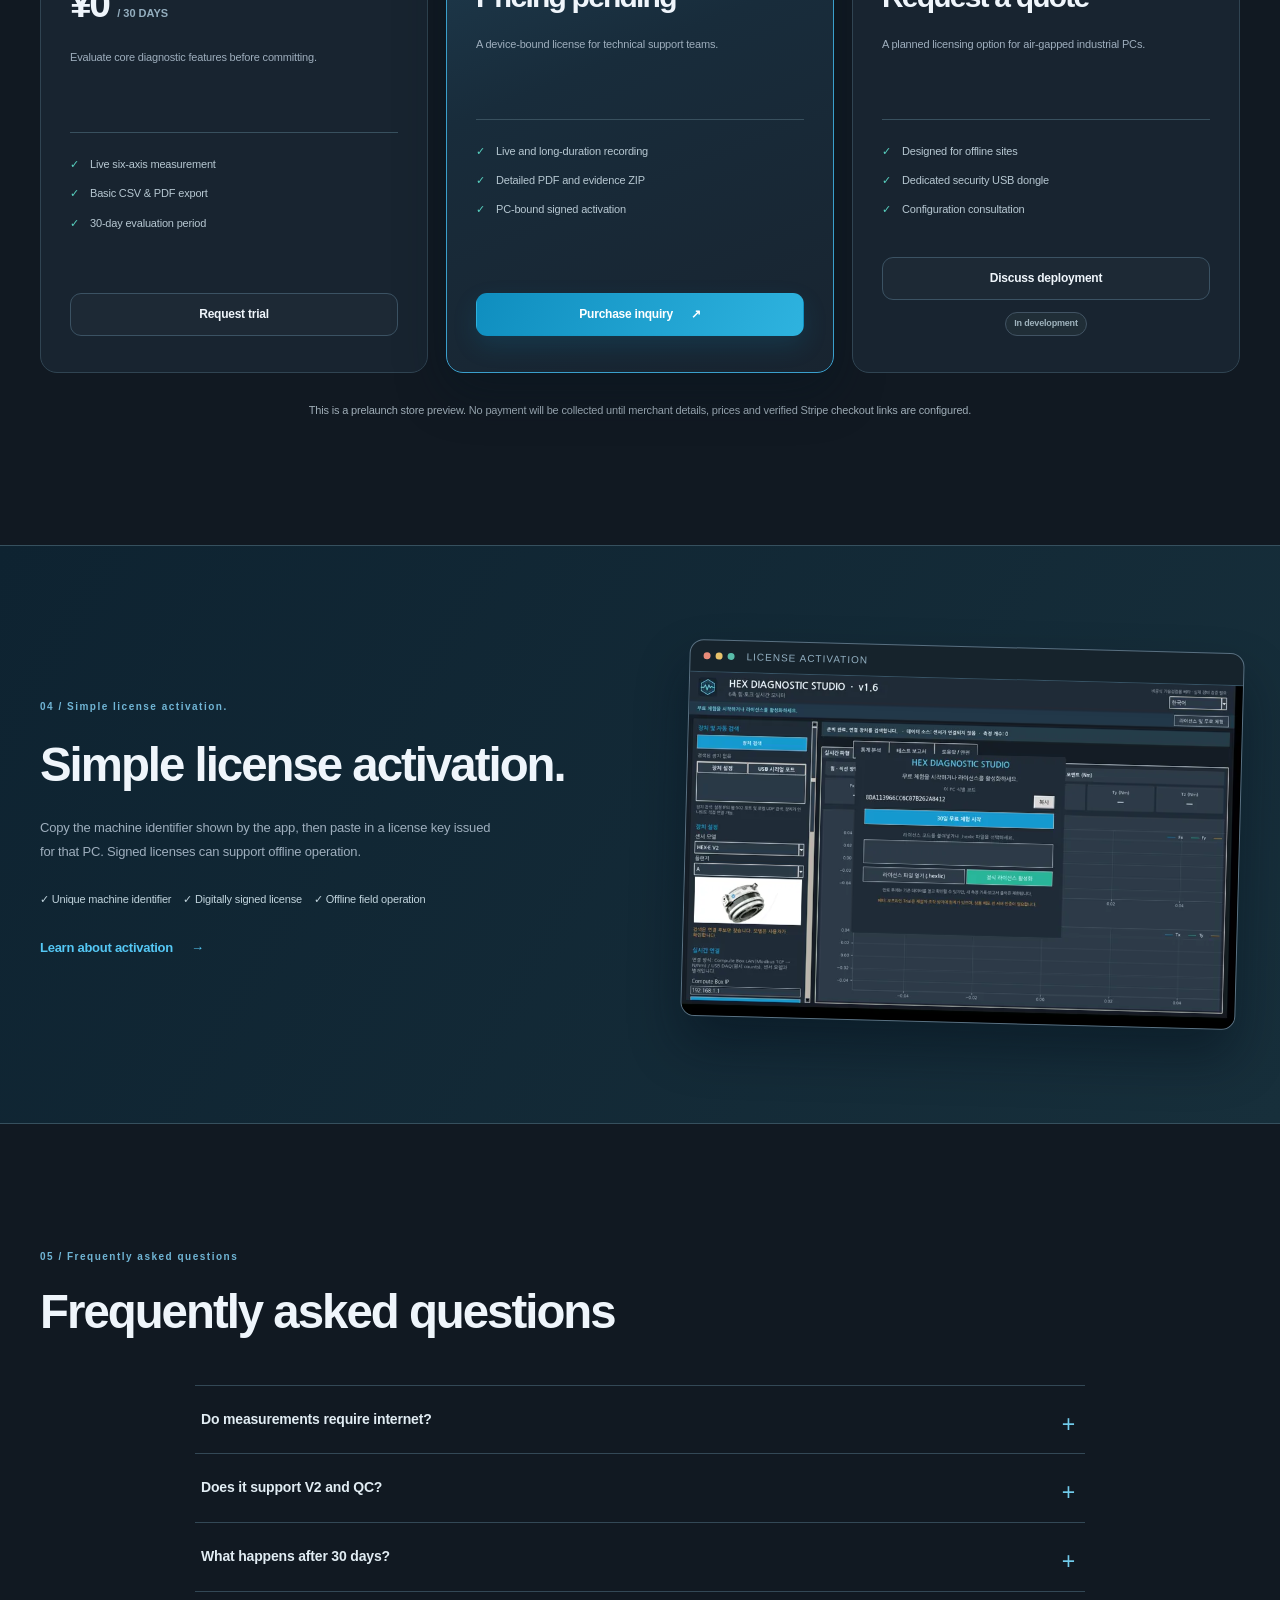
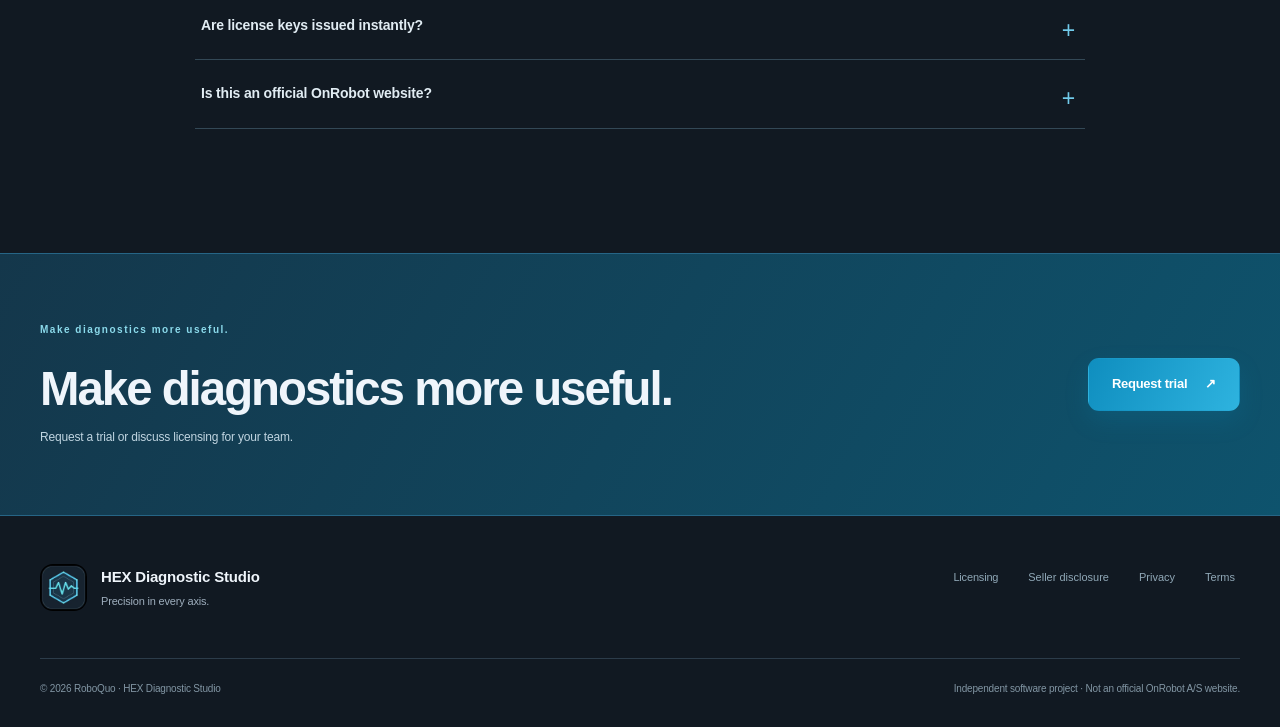
==== commit c603cc0a: "Restore original dark 22-language HEX storefront with RoboQuo branding" ====
--- a/software/hex-diagnostic-studio/index.html
+++ b/software/hex-diagnostic-studio/index.html
@@ -1 +1,255 @@
-<!doctype html><html lang="en"><head><meta charset="utf-8"><meta name="viewport" content="width=device-width,initial-scale=1"><meta name="theme-color" content="#101c31"><meta name="robots" content="index,follow,max-image-preview:large"><title>HEX Diagnostic Studio | Developed by RoboQuo</title><meta name="description" content="Discover HEX Diagnostic Studio, independent RoboQuo software intended for compatible OnRobot hardware. Preview features, check compatibility, and inquire about access."><link rel="canonical" href="https://roboquo.com/software/hex-diagnostic-studio/"><meta property="og:type" content="website"><meta property="og:site_name" content="RoboQuo"><meta property="og:title" content="HEX Diagnostic Studio | Developed by RoboQuo"><meta property="og:description" content="Discover HEX Diagnostic Studio, independent RoboQuo software intended for compatible OnRobot hardware. Preview features, check compatibility, and inquire about access."><meta property="og:url" content="https://roboquo.com/software/hex-diagnostic-studio/"><link rel="stylesheet" href="/software/site.css"></head><body><header class="site-header"><div class="container topbar"><a class="brand" href="/" aria-label="RoboQuo homepage"><span class="brandmark">RQ</span>RoboQuo</a><nav class="navigation" aria-label="Main"><a href="/#robots" data-i18n="market">Marketplace</a><a href="/software/" data-site-link class="active" data-i18n="software">Software</a></nav><select class="lang-picker" data-language aria-label="Language"><option value="en">English</option><option value="ja">日本語</option><option value="ko">한국어</option></select></div></header><main><div class="container"><div class="breadcrumb"><a data-site-link href="/software/" data-i18n="software">Software</a> / HEX Diagnostic Studio</div><section class="hero product-hero"><div><div class="eyebrow">ROBOQUO SOFTWARE / <span data-i18n="preview">Product preview</span></div><h1>HEX Diagnostic <em>Studio</em></h1><div class="byline" data-i18n="developed">Developed by RoboQuo</div><p class="product-signature" data-i18n="hexSignature">RoboQuo Studio · For compatible OnRobot HEX hardware</p><h2 data-i18n="hexLead">Turn force/torque signals into useful diagnostic evidence.</h2><p class="lead" data-i18n="hexBody">HEX Diagnostic Studio is an independently developed RoboQuo tool for reviewing signals and preparing diagnostics with compatible OnRobot HEX hardware. Hardware and connection requirements must be confirmed.</p><div class="actions"><a class="button primary" href="mailto:info@roboquo.com?subject=HEX%20Diagnostic%20Studio%20%E2%80%94%20Product%20Inquiry" data-i18n="inquireTrial">Ask about trial access</a><a class="button light" href="#features" data-i18n="learn">Explore product</a></div><p class="availability" data-i18n="availability">Preview only — prices, downloads and licensing are not active.</p></div><div class="hero-visual" aria-label="Concept software interface"><div class="window"><div class="window-head"><span>RoboQuo · Studio Workspace</span><span class="dots"><i></i><i></i><i></i></span></div><div class="soft-metrics"><div class="metric"><small>CONTROL</small><b>01</b></div><div class="metric"><small>MONITOR</small><b>02</b></div><div class="metric"><small>ANALYZE</small><b>03</b></div></div><div class="chart-box"><svg viewBox="0 0 400 110" preserveAspectRatio="none" aria-hidden="true"><path d="M0,94 C31,93 39,73 64,75 S99,30 123,49 S157,80 182,53 S216,18 244,37 S275,77 299,50 S347,24 400,12" fill="none" stroke="#92eff0" stroke-width="3" stroke-linecap="round"/><path d="M0,100 C50,90 83,93 125,91 S184,85 230,71 S310,59 400,54" fill="none" stroke="#93acff" stroke-width="2.5" stroke-dasharray="6 6"/></svg></div><div class="visual-note" data-i18n="visualNote">Illustrative interface only · Not a screenshot of the software</div></div></div></section></div><div class="line"></div><section class="section container" id="features"><div class="eyebrow">CAPABILITIES</div><h2 data-i18n="hexTag">Force/torque diagnostics</h2><p class="intro" data-i18n="compatLead">Software behavior depends on hardware, Compute Box, cabling, protocol, firmware, and operating environment. Verify your exact setup before use.</p><div class="features"><article class="feature"><div class="number">01</div><b data-i18n="hexF1">Live signal overview</b><p data-i18n="hexF1d">Visualize available force and torque channels to support troubleshooting.</p></article><article class="feature"><div class="number">02</div><b data-i18n="hexF2">Zeroing support</b><p data-i18n="hexF2d">Support controlled zeroing and observe relevant device states where available.</p></article><article class="feature"><div class="number">03</div><b data-i18n="hexF3">Event capture</b><p data-i18n="hexF3d">Record notable incidents and operator observations for later review.</p></article><article class="feature"><div class="number">04</div><b data-i18n="hexF4">Exportable reports</b><p data-i18n="hexF4d">PDF and spreadsheet-style report export is included in the development scope.</p></article><article class="feature"><div class="number">05</div><b data-i18n="hexF5">Diagnostic sessions</b><p data-i18n="hexF5d">Capture bounded sessions rather than permanently recording everything.</p></article><article class="feature"><div class="number">06</div><b data-i18n="hexF6">Technical support</b><p data-i18n="hexF6d">Organize information useful for investigation, maintenance and escalation.</p></article></div></section><section class="section container"><div class="split"><div><div class="eyebrow">TECHNICAL FIT</div><h2 data-i18n="compatibility">Compatibility and requirements</h2><p class="lead" data-i18n="compatLead">Software behavior depends on hardware, Compute Box, cabling, protocol, firmware, and operating environment. Verify your exact setup before use.</p><ul class="studio-list"><li data-i18n="onrobotDesc">Independent software intended for compatible OnRobot hardware</li><li data-i18n="availability">Preview only — prices, downloads and licensing are not active.</li></ul></div><div class="product-card" style="min-height:initial"><div class="eyebrow">CONFIGURATION CHECK</div><div class="mini-spec"><div><b data-i18n="hexCompat1">Hardware</b><span data-i18n="hexCompat1v">Compatible OnRobot HEX hardware</span></div><div><b data-i18n="hexCompat2">Connections</b><span data-i18n="hexCompat2v">Compute Box / protocol to verify</span></div><div><b data-i18n="hexCompat3">Availability</b><span data-i18n="hexCompat3v">Inquiry / preview</span></div></div></div></div><aside class="notice" aria-label="Independence and compatibility"><strong>Important / 重要 / 중요:</strong> <span data-i18n="independence">Independently developed software. RoboQuo is not affiliated with, sponsored by or endorsed by OnRobot. OnRobot and its product names are trademarks of their respective owners. Compatibility and availability require confirmation.</span></aside></section><section class="container section"><div class="dark-panel"><div class="eyebrow" style="color:#b0c5ff">NEXT STEP</div><h2 data-i18n="questions">Interested in evaluating a product?</h2><p data-i18n="questionsDesc">Contact RoboQuo with your device model, robot/controller, connection method and intended application.</p><div class="actions"><a class="button" href="mailto:info@roboquo.com?subject=HEX%20Diagnostic%20Studio%20%E2%80%94%20Product%20Inquiry" data-i18n="getInTouch">Contact RoboQuo</a><a class="button light" data-site-link href="/software/" data-i18n="software">Software</a></div></div></section></main><footer class="foot"><div class="container foot-inner"><span data-i18n="footer">RoboQuo Software — independent tools for robotics workflows</span><span>© RoboQuo · <a href="mailto:info@roboquo.com">info@roboquo.com</a></span></div></footer><script defer src="/software/site.js"></script></body></html>+<!doctype html>
+
+
+<html lang="en">
+<head>
+<meta charset="utf-8"/>
+<meta content="width=device-width, initial-scale=1" name="viewport"/>
+<meta content="#111922" name="theme-color"/>
+<meta content="HEX Diagnostic Studio — 6-axis force &amp; torque monitoring, recording, and diagnostic reports for Windows. Trial and license information." name="description"/>
+<title>HEX Diagnostic Studio | Developed by RoboQuo</title>
+<link rel="canonical" href="https://roboquo.com/software/hex-diagnostic-studio/"/>
+<meta name="robots" content="index,follow,max-image-preview:large"/>
+<meta property="og:type" content="website"/>
+<meta property="og:site_name" content="RoboQuo"/>
+<meta property="og:title" content="HEX Diagnostic Studio — Developed by RoboQuo"/>
+<meta property="og:description" content="Six-axis force and torque monitoring, diagnostic recording, reports and licensing preview. Independently developed by RoboQuo for compatible hardware."/>
+<meta property="og:url" content="https://roboquo.com/software/hex-diagnostic-studio/"/>
+<link href="[data-uri]" rel="icon" type="image/webp"/>
+<style>:root{--bg:#111922;--ink:#eff5fb;--muted:#9eaebd;--subtle:#687887;--card:#1a2531;--surface:#151f2a;--line:#2a3a48;--blue:#1b9bd1;--blue-hi:#49c2f2;--mint:#38c8b7;--amber:#f4b56f;--font:-apple-system,BlinkMacSystemFont,'Yu Gothic','游ゴシック','Meiryo','メイリオ','Malgun Gothic','Segoe UI',sans-serif;--wrap:1200px}
+*{box-sizing:border-box}html{scroll-behavior:smooth;scroll-padding-top:88px}body{margin:0;background:var(--bg);font-family:var(--font);color:var(--ink);font-size:15px;line-height:1.55;letter-spacing:-.012em}body.modal-open{overflow:hidden}button,input,select{font:inherit}button{cursor:pointer}a{color:inherit;text-decoration:none}button:focus-visible,input:focus-visible,select:focus-visible,a:focus-visible,summary:focus-visible{outline:3px solid var(--blue-hi);outline-offset:3px}h1,h2,h3,p{margin-top:0}h1,h2,h3{line-height:1.17;letter-spacing:-.042em}h2{font-size:clamp(32px,3.7vw,53px);font-weight:710}h3{font-size:20px;font-weight:680}p{color:var(--muted)}[hidden]{display:none!important}.sr-only{position:absolute;width:1px;height:1px;overflow:hidden;clip:rect(0,0,0,0);white-space:nowrap}.section-wrap{width:min(var(--wrap),calc(100% - 72px));margin-inline:auto}.announcement{min-height:39px;background:#0a1119;color:#bed1db;display:flex;justify-content:center;align-items:center;gap:12px;font-size:11px;letter-spacing:.01em;padding:7px 12px}.announcement a{color:#75cdf1;font-weight:700}.announcement a:hover{text-decoration:underline}.live-dot,.window-status i{width:6px;height:6px;border-radius:50%;background:var(--mint);display:inline-block;box-shadow:0 0 0 4px rgba(56,200,183,.08)}.topbar{height:81px;padding:0 max(36px,calc((100vw - var(--wrap))/2));display:flex;align-items:center;gap:40px;background:rgba(17,25,34,.89);border-bottom:1px solid #23313e;backdrop-filter:blur(20px);position:sticky;top:0;z-index:10}.brand{display:inline-flex;align-items:center;gap:10px;white-space:nowrap;min-width:270px}.brand img{width:44px;height:44px;border-radius:12px}.brand span{font-size:17px;line-height:1.15;font-weight:650;letter-spacing:-.04em}.brand span strong{font-weight:720}.brand small{display:block;font-size:8px;letter-spacing:.17em;color:#93a9b6;margin-top:5px;font-weight:650}.nav-links{display:flex;gap:29px;margin:auto}.nav-links a{font-size:12px;color:#b7c7d3;transition:color .2s;white-space:nowrap}.nav-links a:hover{color:var(--ink)}.header-actions{display:flex;align-items:center;gap:13px}.header-actions select{border:1px solid #354756;background:#202c39;color:#edf6fc;padding:8px 9px;font-size:11px;border-radius:8px;max-width:110px}.button{appearance:none;border:1px solid transparent;display:inline-flex;gap:18px;justify-content:center;align-items:center;border-radius:11px;font-weight:720;letter-spacing:-.02em;font-size:13px;padding:13px 18px;transition:transform .18s,filter .18s,background .18s;white-space:nowrap;line-height:1.3}.button:hover{transform:translateY(-2px);filter:brightness(1.11)}.button:active{transform:translateY(0)}.button-primary{background:linear-gradient(116deg,#0f8ebf,#2eb3df);box-shadow:0 10px 24px rgba(15,142,191,.16);color:white}.button-outline{background:rgba(255,255,255,.025);border-color:#3b5263;color:var(--ink)}.button-outline:hover{background:rgba(255,255,255,.075)}.button-quiet{border:0;background:none;color:#55c8f5;padding-left:0}.button-small{padding:10px 15px;border-radius:9px;font-size:11px}.button-large{padding:17px 23px;font-size:13px}.button .arr{font-size:16px;font-weight:400}.full{width:100%}.hero{min-height:690px;display:grid;grid-template-columns:45% 55%;align-items:center;gap:20px;padding-top:87px;padding-bottom:110px}.hero-copy{position:relative;z-index:2}.eyebrow{display:flex;align-items:center;gap:11px;font-size:10px;color:#70b5d5;font-weight:800;letter-spacing:.15em;margin-bottom:23px;white-space:normal}.eyebrow-line{display:inline-block;width:23px;height:2px;background:#42bbeb}.pill{border:1px solid #3c5260;border-radius:999px;padding:5px 8px;font-size:9px;color:#afc5d1;letter-spacing:.07em}.hero h1{font-size:clamp(43px,4.5vw,69px);font-weight:760;line-height:1.12;margin-bottom:29px;word-break:keep-all}.hero h1 em{font-style:normal;background:linear-gradient(100deg,#62d3ff,#25a4dc 70%,#77f0e0);color:transparent;background-clip:text;-webkit-background-clip:text}.hero-description{font-size:15px;max-width:475px;line-height:1.9;margin-bottom:33px;color:#b0c3d1}.hero-buttons{display:flex;gap:11px;flex-wrap:wrap}.hero-points{display:flex;flex-wrap:wrap;gap:11px 18px;font-size:10px;color:#8199a9;margin-top:31px}.hero-points span{white-space:nowrap}.hero-points>span::first-letter{color:var(--mint)}.hero-visual{min-width:0;position:relative;padding:25px 0 45px 13px;transform:translateX(27px)}.visual-aura{position:absolute;inset:-50px -12px -70px -90px;z-index:0;background:radial-gradient(ellipse,#114d72 0%,#123147 32%,transparent 65%);filter:blur(20px);opacity:.7;pointer-events:none}.app-window{position:relative;z-index:1;border:1px solid #42586d;border-radius:13px;overflow:hidden;background:#17222d;box-shadow:0 35px 90px rgba(0,0,0,.55),0 0 0 7px rgba(76,157,200,.045);transform:perspective(1200px) rotateY(-5deg) rotateX(1deg);transform-origin:center;transition:transform .4s}.app-window:hover{transform:perspective(1200px) rotateY(-1deg)}.app-window img{display:block;width:100%;height:auto}.window-top{height:35px;display:flex;align-items:center;gap:15px;padding:0 13px;background:#1a2733;border-bottom:1px solid #384858;color:#91a7b7;font-size:8px;letter-spacing:.09em}.window-dots{display:inline-flex;gap:5px}.window-dots span{width:7px;height:7px;background:#60788b;border-radius:50%}.window-dots span:first-child{background:#e98b7a}.window-dots span:nth-child(2){background:#e8c26b}.window-dots span:nth-child(3){background:#59bdaa}.window-status{margin-left:auto;white-space:nowrap;color:#61d4bf;display:flex;align-items:center;gap:8px;font-size:8px}.float-metric{position:absolute;z-index:3;bottom:8px;right:-22px;display:flex;align-items:center;gap:14px;background:#263a49ee;border:1px solid #5b8196a6;box-shadow:0 12px 36px #050c11a8;border-radius:13px;padding:14px 18px}.float-icon{font-size:26px;color:#50c9f4;font-weight:300}.float-metric small{font-size:8px;display:block;letter-spacing:.15em;color:#90bfd0}.float-metric strong{font-size:11px;white-space:nowrap}.float-metric b{color:#64bfda;font-weight:400}.proof-band{background:#16232f;border-block:1px solid #2b3b4a}.proof-inner{min-height:85px;display:flex;align-items:center;justify-content:space-between;gap:15px}.proof-inner>span{color:#8ca5b5;font-size:11px}.proof-inner strong{white-space:nowrap;font-size:20px;font-weight:750;letter-spacing:-.04em}.proof-inner strong span{color:#99b2c1;font-size:11px;letter-spacing:.02em}.proof-inner i{height:22px;width:1px;background:#364b5b;flex-shrink:0}.features-section,.pricing-section,.faq-section{padding-top:125px;padding-bottom:124px}.section-head{display:flex;align-items:end;justify-content:space-between;gap:40px;margin-bottom:45px}.section-head .eyebrow{margin-bottom:20px}.section-head h2{max-width:600px;margin:0}.section-head p{max-width:330px;font-size:13px;line-height:1.85;margin:0}.feature-grid{display:grid;grid-template-columns:repeat(3,1fr);gap:17px}.feature-card{background:linear-gradient(150deg,#1d2c39,#17232e);border:1px solid #304453;border-radius:17px;padding:27px 26px;min-height:270px;display:flex;flex-direction:column;position:relative;overflow:hidden}.feature-card:hover{border-color:#4c6c7f}.feature-no{font-size:10px;color:#7898a8;font-weight:750;letter-spacing:.14em}.feature-icon{color:#57c2ed;width:48px;height:48px;margin-top:33px;margin-bottom:auto}.feature-icon svg{width:48px;height:48px}.feature-card h3{font-size:17px;margin-top:25px;margin-bottom:13px}.feature-card p{font-size:12px;line-height:1.8;margin:0}.feature-large{grid-column:span 2;background:radial-gradient(ellipse at 75% 20%,#23465e,#1d2b38 50%,#17232e);min-height:310px}.feature-large .card-graphic{height:145px;width:min(82%,480px);margin:19px auto 0}.wave-graphic svg{width:100%;height:100%}.feature-large h3{margin-top:auto}.feature-accent{background:linear-gradient(140deg,#1d2e39,#142b34);border-color:#315469}.tag{display:inline-block;color:#6ccce8;background:#173647;border:1px solid #26566d;padding:4px 8px;border-radius:999px;font-size:9px;font-weight:700;margin-top:15px;align-self:start}.tag.muted{color:#9fb3bd;background:#202e37;border-color:#415363}.flow-section{padding:115px 0;background:#eaf1f6;color:#172635}.flow-section .eyebrow{color:#3684a7}.flow-section h2{color:#152533}.flow-section p{color:#556c7d}.steps{display:grid;grid-template-columns:repeat(4,1fr);gap:14px;margin-top:55px}.step{position:relative;background:white;border:1px solid #d6e0e8;border-radius:16px;padding:24px;min-height:238px}.step:not(:last-child):after{content:'→';position:absolute;top:45px;right:-17px;z-index:2;color:#388eb7;font-size:19px}.step-number{color:#2c98c3;font-size:12px;font-weight:750}.step-icon{font-size:30px;color:#227aa5;margin:25px 0}.step h3{font-size:16px;margin:0 0 11px;color:#1b2e3f}.step p{font-size:11px;line-height:1.8;margin:0}.compat-note{display:flex;align-items:flex-start;gap:15px;background:#d9e8f0;border-radius:12px;margin-top:30px;padding:16px 18px}.compat-note p{margin:0;font-size:11px;line-height:1.8;color:#456476}.note-i{background:#4d91ae;flex-shrink:0;color:white;border-radius:50%;display:inline-flex;width:19px;height:19px;font-size:12px;align-items:center;justify-content:center}.section-head.center{display:block;text-align:center;margin-bottom:57px}.section-head.center .eyebrow{justify-content:center}.section-head.center h2,.section-head.center p{margin-inline:auto;max-width:800px}.section-head.center p{margin-top:21px;max-width:570px}.price-grid{display:grid;grid-template-columns:repeat(3,minmax(0,1fr));gap:18px;align-items:stretch}.price-card{border:1px solid #304452;border-radius:17px;padding:36px 29px;position:relative;background:#182430;display:flex;flex-direction:column;min-height:482px}.price-card.highlighted{background:linear-gradient(158deg,#203f53,#182c3b 40%,#182430);border-color:#3a9fcc;box-shadow:0 18px 50px #05131f65}.featured-tab{position:absolute;top:-14px;right:23px;background:#198dbf;color:white;border-radius:999px;padding:7px 14px;font-size:10px;font-weight:750}.plan-label{font-size:10px;letter-spacing:.18em;color:#69c6eb;font-weight:800;margin-bottom:14px}.price-card h3{font-size:22px;margin-bottom:24px}.price-value{font-size:39px;font-weight:770;letter-spacing:-.06em;white-space:nowrap}.price-value span{font-size:11px;color:#94aebf;letter-spacing:0}.price-value.coming-price{font-size:30px}.price-sub{font-size:11px;margin:14px 0 22px;line-height:1.8;min-height:58px}.plan-rule{height:1px;background:#38505e;margin:4px 0 23px}.price-card ul{list-style:none;padding:0;margin:0 0 27px}.price-card li{color:#b7c8d2;font-size:11px;margin:0 0 12px;padding-left:20px;position:relative}.price-card li:before{content:'✓';position:absolute;left:0;color:#58d2c0}.price-card .button{margin-top:auto;font-size:12px}.price-card .tag{margin-top:12px;align-self:center}.pricing-disclaimer{font-size:11px;text-align:center;margin:28px 0 0;color:#9fadb7;line-height:1.8}.license-section{background:linear-gradient(120deg,#0e2331,#172f3b);border-block:1px solid #36505e}.license-content{padding-top:100px;padding-bottom:100px;display:grid;grid-template-columns:1fr 1fr;gap:90px;align-items:center}.license-copy h2{margin-bottom:23px}.license-copy>p{font-size:13px;line-height:1.9;max-width:460px}.mini-checks{display:flex;gap:12px;flex-wrap:wrap;margin:26px 0 19px}.mini-checks>span{font-size:11px;color:#c1d4dd;white-space:nowrap}.license-shot{border:1px solid #597081;border-radius:14px;overflow:hidden;background:#16232c;box-shadow:0 28px 50px #010d176b;transform:rotate(1.5deg)}.license-shot img{display:block;width:100%}.license-window-title{height:32px;border-bottom:1px solid #385466;display:flex;align-items:center;gap:12px;padding:0 13px;color:#93b0c2;font-size:10px;letter-spacing:.1em}.faq-items{max-width:890px;margin:auto;border-top:1px solid #334856}.faq-items details{border-bottom:1px solid #334856}.faq-items summary{padding:23px 35px 23px 6px;cursor:pointer;color:#e1ecf3;font-size:14px;font-weight:600;position:relative;list-style:none}.faq-items summary::-webkit-details-marker{display:none}.faq-items summary:after{content:'+';position:absolute;right:10px;top:21px;color:#71cbeb;font-size:23px;font-weight:300}.faq-items details[open] summary:after{content:'−'}.faq-items details p{font-size:12px;line-height:1.9;padding:0 30px 20px 6px;max-width:770px;margin:0}.bottom-cta{background:linear-gradient(120deg,#14374b,#0e536d);border-block:1px solid #266586}.bottom-inner{padding-block:68px;display:flex;align-items:center;justify-content:space-between;gap:25px}.bottom-inner .eyebrow{color:#8bdaeb}.bottom-inner h2{margin:0 0 12px}.bottom-inner p{margin:0;font-size:12px;color:#c0d5e1}.footer{padding-top:48px;padding-bottom:31px}.footer-main{display:flex;justify-content:space-between;align-items:start;gap:24px;padding-bottom:47px}.footer-brand{display:flex;align-items:center;gap:14px}.footer-brand img{width:47px;height:47px;border-radius:13px}.footer-brand strong{font-size:15px}.footer-brand p{font-size:11px;margin:5px 0 0}.footer-links{display:flex;gap:20px;flex-wrap:wrap;max-width:600px;justify-content:flex-end}.footer-links a,.footer-links button{color:#90a8b7;font-size:11px;border:0;background:none;padding:5px;cursor:pointer}.footer-links button:hover,.footer-links a:hover{color:white}.footer-bottom{border-top:1px solid #2c3c4a;padding-top:22px;display:flex;justify-content:space-between;gap:18px;color:#8296a4;font-size:10px}.modal-shell{position:fixed;z-index:100;inset:0;display:grid;place-items:center;padding:20px;overflow-y:auto}.modal-backdrop{position:absolute;inset:0;background:#040c13df;backdrop-filter:blur(12px)}.modal-card{position:relative;z-index:2;width:min(540px,100%);max-height:calc(100vh - 40px);overflow-y:auto;background:linear-gradient(180deg,#202e3b,#17232e);border:1px solid #507083;border-radius:19px;box-shadow:0 24px 90px #0009;padding:34px}.close-modal{position:absolute;top:19px;right:18px;background:#304451;color:#dcebf3;width:32px;height:32px;display:grid;place-items:center;font-size:23px;border:0;border-radius:9px}.modal-eyebrow{font-size:10px;letter-spacing:.16em;color:#61c4e7;font-weight:800;margin-bottom:10px}.modal-card h2{font-size:29px;margin:0 0 13px}.modal-card .modal-intro{font-size:12px;margin-bottom:20px;line-height:1.8}.modal-card form{display:flex;flex-direction:column}.modal-card label:not(.checkline){color:#d5e5ec;font-size:11px;font-weight:700;margin-bottom:8px;margin-top:14px}.modal-card input:not([type=checkbox]),.modal-card select{width:100%;border:1px solid #466171;background:#111b24;border-radius:10px;padding:12px 13px;color:#edf6fa;font-size:13px;outline:none}.modal-card input:focus,.modal-card select:focus{border-color:#48bbe9}.form-help{font-size:10px;color:#879eac;margin-top:7px;line-height:1.7}.checkline{display:flex;gap:10px;align-items:flex-start;color:#a6bbc8;font-size:11px;margin:20px 0}.checkline input{margin-top:2px;accent-color:#1b9bd1}.form-message{font-size:11px;color:#ffce98;min-height:14px;margin:0 0 7px}.secondary-modal-action{margin-top:8px}.order-result{background:#132b3a;border:1px solid #375b6e;border-radius:11px;padding:15px;margin-top:15px}.order-result strong{font-size:12px}.order-result p{font-size:11px;white-space:pre-wrap;overflow-wrap:anywhere;margin:10px 0}.order-result .button{font-size:11px}.order-result a{display:block;text-align:center;margin-top:11px;color:#8dd6f3;text-decoration:underline;font-size:11px}.modal-footnote{font-size:10px;line-height:1.8;margin:17px 0 0;color:#87a0af}.doc-card{width:min(650px,100%)}.doc-card #docContent{color:#b9ccd6;font-size:12px;line-height:1.9}.doc-card #docContent p{margin-bottom:11px}.doc-card #docContent strong{color:#f4f8fa}.doc-card #docContent a{color:#6ccced;text-decoration:underline}
+@media(max-width:1100px){.topbar{padding-inline:30px;gap:25px}.nav-links{gap:15px}.brand{min-width:230px}.section-wrap{width:calc(100% - 60px)}.hero h1{font-size:51px}.hero-visual{transform:translateX(5px)}.float-metric{right:-2px}.price-card{padding:30px 20px}.license-content{gap:38px}}
+@media(max-width:850px){.nav-links{display:none}.topbar{justify-content:space-between}.brand{min-width:0}.hero{grid-template-columns:1fr;padding-top:76px;padding-bottom:80px;min-height:0;gap:42px}.hero h1{font-size:clamp(44px,8vw,66px)}.hero-copy{max-width:670px}.hero-visual{max-width:700px;margin:auto;transform:none;padding-inline:0}.float-metric{right:5px}.proof-inner{flex-wrap:wrap;justify-content:center;padding-block:15px;min-height:70px}.proof-inner>span{flex:0 0 100%;text-align:center}.feature-grid{grid-template-columns:repeat(2,1fr)}.price-grid{grid-template-columns:1fr;max-width:620px;margin:auto}.price-card{min-height:0;padding:28px}.price-sub{min-height:0}.steps{grid-template-columns:repeat(2,1fr)}.step:nth-child(2):after{display:none}.license-content{grid-template-columns:1fr}.license-shot{max-width:680px}.footer-main{flex-direction:column}.footer-links{justify-content:flex-start}}
+@media(max-width:560px){.section-wrap{width:calc(100% - 38px)}.topbar{height:67px;padding-inline:17px}.brand img{width:36px;height:36px}.brand span{font-size:14px}.brand small{font-size:6px}.header-actions{gap:8px}.header-actions select{font-size:10px;width:89px}.header-actions .button{display:none}.announcement{font-size:9px;gap:7px}.announcement a{white-space:nowrap}.hero{padding-top:54px;padding-bottom:57px}.hero h1{font-size:42px}.hero-description{font-size:13px;line-height:1.8}.hero-buttons{display:grid}.hero-points{font-size:9px;gap:6px 12px;margin-top:23px}.hero-visual{padding-bottom:37px}.float-metric{right:0;bottom:0;padding:10px;gap:8px}.float-metric strong{font-size:9px}.float-metric small{font-size:7px}.window-top{height:25px;font-size:6px;padding-inline:7px;gap:8px}.window-status{display:none}.proof-inner strong{font-size:17px}.proof-inner strong span{font-size:9px}.features-section,.pricing-section,.faq-section{padding-top:80px;padding-bottom:80px}.section-head{display:block}.section-head h2{font-size:34px}.section-head p{margin-top:18px}.feature-grid{grid-template-columns:1fr}.feature-large{grid-column:span 1}.feature-card{min-height:225px}.feature-large .card-graphic{height:125px}.flow-section{padding-block:75px}.steps{grid-template-columns:1fr}.step{min-height:0}.step:after{display:none}.license-content{padding-block:65px}.bottom-inner{padding-block:57px;display:block}.bottom-inner .button{margin-top:25px}.footer-bottom{display:block}.footer-bottom span{display:block;margin-bottom:10px}.modal-card{padding:26px 19px}.modal-shell{padding:10px}.modal-card h2{font-size:24px}}
+@media(prefers-reduced-motion:reduce){*,*:before,*:after{scroll-behavior:auto!important;animation:none!important;transition:none!important}}
+
+/* Sole proprietor status: visible on all locales, clearly prelaunch */
+.seller-entity-note{margin:30px auto 4px; padding:12px 18px; max-width:650px; text-align:center; border-radius:12px; border:1px solid #325e78; background:rgba(14,79,116,.12); color:#c4e0ef; font-size:13px;}
+
+/* Individual font families: Japanese uses Japanese glyphs, never Chinese CJK fallback. */
+html:lang(ja){--font:'Yu Gothic','游ゴシック','Meiryo','メイリオ',sans-serif}
+html:lang(ko){--font:'Malgun Gothic','맑은 고딕','Apple SD Gothic Neo',sans-serif}
+html:lang(zh-CN){--font:'Microsoft YaHei','Noto Sans CJK SC',sans-serif}
+html:lang(zh-TW){--font:'Microsoft JhengHei','Noto Sans CJK TC',sans-serif}
+html:lang(th){--font:'Leelawadee UI','Noto Sans Thai',sans-serif}
+.header-actions select{max-width:175px;min-width:114px;font-size:12px}
+@media(max-width:650px){.header-actions select{max-width:125px;min-width:94px}}
+</style>
+
+
+<style>
+/* RoboQuo integration retains the original 22-language HEX storefront design. */
+.rq-backbar{display:flex;justify-content:space-between;align-items:center;gap:14px;padding:10px max(20px,calc((100vw - 1200px)/2));background:#0f1822;border-bottom:1px solid #2a3a48;font-size:12px;font-weight:750;letter-spacing:.01em}
+.rq-backbar a{color:#79d4f9;text-decoration:none}.rq-backbar a:hover{text-decoration:underline}.rq-backbar span{color:#b2c3cf}
+.rq-studio-credit{display:block!important;color:#68c4e9!important;font-weight:800!important;letter-spacing:.025em;font-size:10px!important;margin-top:2px}
+.seller-entity-note{display:none!important}
+@media(max-width:600px){.rq-backbar{padding:9px 16px;flex-wrap:wrap;gap:3px}.rq-backbar span{font-size:10px}}
+</style></head>
+<body>
+<div class="announcement"><span class="live-dot"></span><span data-i18n="banner">Windows six-axis diagnostic software · Store preview</span><a data-i18n="bannerLink" href="#pricing">Explore licensing ↗</a></div>
+<header class="topbar" id="top">
+<a aria-label="HEX Diagnostic Studio home" class="brand" href="#top"><img alt="" src="[data-uri]"/><span>HEX <strong>Diagnostic Studio</strong><small data-i18n="footerTag">Precision in every axis.</small><small class="rq-studio-credit">Developed by RoboQuo</small></span></a>
+<nav aria-label="Main navigation" class="nav-links"><a data-i18n="navFeatures" href="#features">Features</a><a data-i18n="navHow" href="#workflow">How it works</a><a data-i18n="navPricing" href="#pricing">Pricing &amp; licensing</a><a data-i18n="navFaq" href="#faq">FAQ</a></nav>
+<div class="header-actions"><label class="sr-only" for="language">Select language</label><select aria-label="Language" id="language"><option selected="selected" value="en">English</option><option value="ja">日本語</option><option value="ko">한국어</option><option value="zh_CN">简体中文</option><option value="zh_TW">繁體中文</option><option value="cs">Čeština</option><option value="da">Dansk</option><option value="nl">Nederlands</option><option value="fi">Suomi</option><option value="fr">Français</option><option value="de">Deutsch</option><option value="hu">Magyar</option><option value="it">Italiano</option><option value="no">Norsk</option><option value="pl">Polski</option><option value="pt">Português</option><option value="ro">Română</option><option value="es">Español</option><option value="sv">Svenska</option><option value="th">ภาษาไทย</option><option value="tr">Türkçe</option><option value="vi">Tiếng Việt</option></select><button class="button button-primary button-small" data-i18n="navTrial" data-plan="trial">Start trial</button></div>
+</header>
+<div class="rq-backbar" role="navigation" aria-label="RoboQuo Software"><a href="/software/">← RoboQuo Software</a><span>HEX Diagnostic Studio · Product preview</span></div>
+<main>
+<section aria-labelledby="heroTitle" class="hero section-wrap">
+<div class="hero-copy">
+<div class="eyebrow"><span class="eyebrow-line"></span> HEX DIAGNOSTIC STUDIO <span class="pill version">WINDOWS · v1.6 BETA</span></div>
+<h1 id="heroTitle"><span data-i18n="heroLine1">Six axes of data.</span><br/><em data-i18n="heroLine2">One clearer decision.</em></h1>
+<p class="hero-description" data-i18n="heroDesc">See HEX force and torque measurements in real time. Monitor, record, analyze, and create technical reports — all from one Windows workspace.</p>
+<div class="hero-buttons"><button class="button button-primary button-large" data-plan="trial"><span data-i18n="heroTrial">Request 30-day trial</span><span class="arr">↗</span></button><a class="button button-outline button-large" href="#features"><span data-i18n="heroFeatures">Explore features</span><span aria-hidden="true">↓</span></a></div>
+<div class="hero-points"><span>✓ <span data-i18n="heroPoint1">Compute Box / USB DAQ</span></span><span>✓ <span data-i18n="heroPoint2">Offline measurements</span></span><span>✓ <span data-i18n="heroPoint3">22 supported languages</span></span></div>
+</div>
+<div class="hero-visual"><div class="visual-aura"></div><div class="app-window"><div class="window-top"><div class="window-dots"><span></span><span></span><span></span></div><span>HEX DIAGNOSTIC STUDIO / LIVE MONITOR</span><span class="window-status"><i></i> LIVE PREVIEW</span></div><img alt="HEX Diagnostic Studio v1.6 dark UI desktop dashboard with six axis live waveform graphs" loading="eager" src="[data-uri]"/></div><div class="float-metric"><span class="float-icon">↗</span><div><small>REAL-TIME DIAGNOSTICS</small><strong>Fx · Fy · Fz <b>/</b> Tx · Ty · Tz</strong></div></div></div>
+</section>
+<section class="proof-band"><div class="section-wrap proof-inner"><span data-i18n="bandIntro">Everything your engineers need</span><strong>6<span data-i18n="uiAxes">AXES</span></strong><i></i><strong>1<span data-i18n="uiWorkspace">WORKSPACE</span></strong><i></i><strong>24<span data-i18n="uiRecording">H RECORDING</span></strong><i></i><strong>PDF<span> &amp; CSV</span></strong></div></section>
+<section class="features-section section-wrap" id="features"><div class="section-head"><div><div class="eyebrow" data-i18n="sectionFeatures">01 / FEATURES</div><h2 data-i18n="featureTitle" style="white-space:pre-line">From measurement to reporting,
+in one workspace.</h2></div><p data-i18n="featureIntro">Less setup and clearer evidence. Built around real diagnostic and technical support workflows.</p></div>
+<div class="feature-grid">
+<article class="feature-card feature-large"><div class="feature-no">01</div><div aria-hidden="true" class="card-graphic wave-graphic"><svg preserveaspectratio="none" viewbox="0 0 400 130"><defs><lineargradient id="blueLine" x1="0" x2="1"><stop stop-color="#1174d4"></stop><stop offset="1" stop-color="#4bd5fa"></stop></lineargradient></defs><path d="M0 70 L25 71 L45 58 L63 88 L82 71 L100 72 L119 40 L137 92 L155 70 L174 68 L192 28 L209 111 L229 66 L249 71 L268 45 L285 86 L303 70 L325 68 L344 49 L365 80 L400 68" fill="none" stroke="url(#blueLine)" stroke-width="2.4"></path><path d="M0 90 Q45 85 76 93 T150 87 T220 90 T290 81 T400 88" fill="none" stroke="#f2ba6c" stroke-width="1.6"></path></svg></div><div><h3 data-i18n="feat1Title">Live six-axis monitoring</h3><p data-i18n="feat1Body">View Fx, Fy, Fz, Tx, Ty and Tz as waveforms and live values, with units and connection states clearly identified.</p></div></article>
+<article class="feature-card"><div class="feature-no">02</div><div class="feature-icon"><svg viewbox="0 0 48 48"><rect fill="none" height="30" rx="7" stroke="currentColor" stroke-width="2.5" width="30" x="9" y="9"></rect><path d="M16 25l6 6 12-14" fill="none" stroke="currentColor" stroke-linecap="round" stroke-linejoin="round" stroke-width="3"></path></svg></div><h3 data-i18n="feat2Title">Zero and calibration records</h3><p data-i18n="feat2Body">Distinguish software zero from sensor zero and document calibration-related details.</p></article>
+<article class="feature-card"><div class="feature-no">03</div><div class="feature-icon"><svg viewbox="0 0 48 48"><rect fill="none" height="28" rx="4" stroke="currentColor" stroke-width="2.4" width="30" x="9" y="13"></rect><path d="M16 7v12M32 7v12M10 23h28" stroke="currentColor" stroke-width="2.4"></path><path d="M17 30h5m5 0h5" stroke="currentColor" stroke-width="2"></path></svg></div><h3 data-i18n="feat3Title">Minute-level recording</h3><p data-i18n="feat3Body">Record for up to 24 hours, export CSV data, and split recordings at selected intervals.</p></article>
+<article class="feature-card"><div class="feature-no">04</div><div class="feature-icon"><svg viewbox="0 0 48 48"><path d="M14 5h16l9 9v29H14z" fill="none" stroke="currentColor" stroke-width="2.4"></path><path d="M30 5v10h9M19 26h15M19 32h15" stroke="currentColor" stroke-width="2.2"></path></svg></div><h3 data-i18n="feat4Title">Technical reports &amp; evidence</h3><p data-i18n="feat4Body">Combine graphs, statistics, checklists, photos and video into PDF reports and evidence ZIPs.</p></article>
+<article class="feature-card feature-accent"><div class="feature-no">05</div><div class="feature-icon"><svg viewbox="0 0 48 48"><path d="M24 5 41 12v13c0 11-7 16-17 19C14 41 7 36 7 25V12z" fill="none" stroke="currentColor" stroke-width="2.4"></path><path d="M24 16v12m0 6v1" stroke="currentColor" stroke-linecap="round" stroke-width="3"></path></svg></div><h3 data-i18n="feat5Title">Sensor protection insights</h3><p data-i18n="feat5Body">Planned improvements for overload, peak and drift analysis.</p><span class="tag" data-i18n="comingSoon">Planned</span></article>
+</div>
+</section>
+<section class="flow-section" id="workflow"><div class="section-wrap"><div class="section-head"><div><div class="eyebrow" data-i18n="sectionWorkflow">02 / HOW IT WORKS</div><h2 data-i18n="flowTitle">A simple workflow.</h2></div><p data-i18n="flowIntro">Connect your HEX sensor to a compatible Compute Box and a Windows PC.</p></div><div class="steps"><div class="step"><div class="step-number">01</div><div class="step-icon">⌁</div><h3 data-i18n="step1Title">Connect hardware</h3><p data-i18n="step1Body">Connect HEX → Compute Box → Windows PC over Ethernet.</p></div><div class="step"><div class="step-number">02</div><div class="step-icon">◈</div><h3 data-i18n="step2Title">Start monitoring</h3><p data-i18n="step2Body">Select LAN or USB mode and verify six-axis values.</p></div><div class="step"><div class="step-number">03</div><div class="step-icon">▥</div><h3 data-i18n="step3Title">Record &amp; analyze</h3><p data-i18n="step3Body">Select a duration and analyze peaks and changes.</p></div><div class="step"><div class="step-number">04</div><div class="step-icon">↗</div><h3 data-i18n="step4Title">Create reports</h3><p data-i18n="step4Body">Export and share CSV, PDF, images and video evidence.</p></div></div><div class="compat-note"><span class="note-i">i</span><p data-i18n="compatNote">Compute Box LAN and USB DAQ modes can return different units. Raw USB counts are not converted to N/Nm without sensor calibration data.</p></div></div></section>
+<section class="pricing-section section-wrap" id="pricing"><div class="section-head center"><div class="eyebrow" data-i18n="sectionPricing">03 / LICENSING</div><h2 data-i18n="pricingTitle">Flexible licensing for your workflow.</h2><p data-i18n="pricingIntro">Start with a 30-day trial. Professional and industrial offline options are being prepared.</p></div><div class="price-grid">
+<article class="price-card"><div class="plan-label" data-i18n="uiTrial">TRIAL</div><h3 data-i18n="planTrial">30-day Trial</h3><div class="price-value">¥0 <span>/ 30 DAYS</span></div><p class="price-sub" data-i18n="trialDesc">Evaluate core diagnostic features before committing.</p><div class="plan-rule"></div><ul><li data-i18n="tFeature1">Live six-axis measurement</li><li data-i18n="tFeature2">Basic CSV &amp; PDF export</li><li data-i18n="tFeature3">30-day evaluation period</li></ul><button class="button button-outline full" data-i18n="trialBtn" data-plan="trial">Request trial</button></article>
+<article class="price-card highlighted"><div class="featured-tab" data-i18n="recommended">Recommended</div><div class="plan-label" data-i18n="uiPro">PROFESSIONAL</div><h3 data-i18n="planPro">Professional License</h3><div class="price-value coming-price" data-i18n="priceAsk">Pricing pending</div><p class="price-sub" data-i18n="proDesc">A device-bound license for technical support teams.</p><div class="plan-rule"></div><ul><li data-i18n="pFeature1">Live and long-duration recording</li><li data-i18n="pFeature2">Detailed PDF and evidence ZIP</li><li data-i18n="pFeature3">PC-bound signed activation</li></ul><button class="button button-primary full" data-plan="pro"><span data-i18n="proBtn">Purchase inquiry</span><span aria-hidden="true">↗</span></button></article>
+<article class="price-card"><div class="plan-label" data-i18n="uiIndustrial">INDUSTRIAL</div><h3 data-i18n="planIndustrial">Industrial USB Dongle</h3><div class="price-value coming-price" data-i18n="priceConsult">Request a quote</div><p class="price-sub" data-i18n="industrialDesc">A planned licensing option for air-gapped industrial PCs.</p><div class="plan-rule"></div><ul><li data-i18n="iFeature1">Designed for offline sites</li><li data-i18n="iFeature2">Dedicated security USB dongle</li><li data-i18n="iFeature3">Configuration consultation</li></ul><button class="button button-outline full" data-i18n="industrialBtn" data-plan="industrial">Discuss deployment</button><span class="tag muted" data-i18n="planned">In development</span></article>
+</div><p class="seller-entity-note" data-i18n="sellerTypeNote">Intended seller: Japan-based sole proprietor (merchant details and checkout pending)</p><p class="pricing-disclaimer" data-i18n="pricingNote">This is a prelaunch store preview. No payment will be collected until merchant details, prices and verified Stripe checkout links are configured.</p></section>
+<section class="license-section"><div class="section-wrap license-content"><div class="license-copy"><div class="eyebrow" data-i18n="sectionActivation">04 / ACTIVATION</div><h2 data-i18n="licenseTitle">Simple license activation.</h2><p data-i18n="licenseDesc">Copy the machine identifier shown by the app, then paste in a license key issued for that PC. Signed licenses can support offline operation.</p><div class="mini-checks"><span>✓ <span data-i18n="licPoint1">Unique machine identifier</span></span><span>✓ <span data-i18n="licPoint2">Digitally signed license</span></span><span>✓ <span data-i18n="licPoint3">Offline field operation</span></span></div><button class="button button-quiet" data-plan="pro"><span data-i18n="licenseCta">Learn about activation</span> →</button></div><div class="license-shot"><div class="license-window-title"><span class="window-dots"><span></span><span></span><span></span></span> LICENSE ACTIVATION</div><img alt="HEX Diagnostic Studio license activation window" loading="eager" src="[data-uri]"/></div></div></section>
+<section class="faq-section section-wrap" id="faq"><div class="section-head"><div><div class="eyebrow" data-i18n="sectionFAQ">05 / FAQ</div><h2 data-i18n="faqTitle">Frequently asked questions</h2></div></div><div class="faq-items"><details><summary data-i18n="faq1Q">Do measurements require internet?</summary><p data-i18n="faq1A">Measurements over a local Ethernet connection to Compute Box do not require the internet. License issuance may use a separate process.</p></details><details><summary data-i18n="faq2Q">Does it support V2 and QC?</summary><p data-i18n="faq2A">The app separates Compute Box LAN and USB DAQ modes. Connections and units vary by device, firmware and configuration, so hardware validation is required.</p></details><details><summary data-i18n="faq3Q">What happens after 30 days?</summary><p data-i18n="faq3A">Existing measurement files are not deleted. New measurements and report generation are restricted after a trial expires.</p></details><details><summary data-i18n="faq4Q">Are license keys issued instantly?</summary><p data-i18n="faq4A">Manual PC-bound license issuance is planned initially. Payments and automatic fulfillment are not connected yet, and final sale terms will be published before launch.</p></details><details><summary data-i18n="faq5Q">Is this an official OnRobot website?</summary><p data-i18n="faq5A">No. This is a prelaunch store for an independent HEX diagnostics software project. It is not an official OnRobot A/S sales website.</p></details></div></section>
+<section class="bottom-cta"><div class="section-wrap bottom-inner"><div><div class="eyebrow" data-i18n="sectionNext">READY FOR THE NEXT STEP?</div><h2 data-i18n="bottomTitle">Make diagnostics more useful.</h2><p data-i18n="bottomDesc">Request a trial or discuss licensing for your team.</p></div><button class="button button-primary button-large" data-plan="trial"><span data-i18n="bottomBtn">Request trial</span> ↗</button></div></section>
+</main>
+<footer class="footer section-wrap"><div class="footer-main"><div class="footer-brand"><img alt="" src="[data-uri]"/><div><strong>HEX Diagnostic Studio</strong><p data-i18n="footerTag">Precision in every axis.</p></div></div><div class="footer-links"><a data-i18n="footerLicense" href="#pricing">Licensing</a><button data-doc="legal" data-i18n="footerLegal" type="button">Seller disclosure</button><button data-doc="privacy" data-i18n="footerPrivacy" type="button">Privacy</button><button data-doc="terms" data-i18n="footerTerms" type="button">Terms</button></div></div><div class="footer-bottom"><span>© 2026 RoboQuo · HEX Diagnostic Studio</span><span data-i18n="footerIndependent">Independent software project · Not an official OnRobot A/S website.</span></div></footer>
+<div class="modal-shell" hidden="" id="modal"><div class="modal-backdrop" data-close=""></div><section aria-labelledby="modalTitle" aria-modal="true" class="modal-card" role="dialog" tabindex="-1"><button aria-label="Close" class="close-modal" data-close="" data-i18n-aria="uiClose">×</button><div class="modal-eyebrow" id="modalKind">LICENSE REQUEST</div><h2 data-i18n="modalTitle" id="modalTitle">License request</h2><p class="modal-intro" data-i18n="modalIntro" id="modalIntro">Select your plan and provide the machine identifier if available.</p><form id="orderForm" novalidate=""><label data-i18n="fieldPlan" for="orderPlan">Plan</label><select id="orderPlan" name="plan"><option data-i18n="planTrial" value="trial">30-day Trial</option><option data-i18n="planPro" value="pro">Professional License</option><option data-i18n="planIndustrial" value="industrial">Industrial USB Dongle</option></select><label data-i18n="fieldName" for="buyerName">Name / company</label><input autocomplete="organization" id="buyerName" maxlength="120" placeholder="Company / Name" required=""/><label data-i18n="fieldEmail" for="buyerEmail">Email address</label><input autocomplete="email" id="buyerEmail" maxlength="254" placeholder="name@example.com" required="" type="email"/><label data-i18n="fieldMachine" for="machineId">Machine ID (optional)</label><input id="machineId" maxlength="100" placeholder="24-character machine code"/><small class="form-help" data-i18n="machineHelp">Copy this from the license screen in the app. Leave blank if you do not have it yet.</small><label class="checkline"><input id="agreement" required="" type="checkbox"/><span data-i18n="agree">I understand this is a prelaunch request and payments and automated license issuance are not yet enabled.</span></label><p aria-live="polite" class="form-message" id="formMessage" role="status"></p><button class="button button-primary full" data-i18n="requestBtn" id="formSubmit" type="submit">Prepare request</button><button class="button button-outline full secondary-modal-action" data-i18n="downloadBtn" hidden="" id="downloadRequest" type="button">Download request</button><div class="order-result" hidden="" id="orderResult"><strong data-i18n="nextSteps">Next steps</strong><p id="orderResultText"></p><button class="button button-outline full" data-i18n="copyRequest" id="copyRequest" type="button">Copy request</button><a hidden="" id="sellerEmailLink"></a></div></form><p class="modal-footnote" data-i18n="modalNote">This form does not automatically transmit your data to a server. Until checkout is configured, copy or download the request and contact the seller.</p></section></div>
+<div class="modal-shell" hidden="" id="docModal"><div class="modal-backdrop" data-doc-close=""></div><section aria-labelledby="docTitle" aria-modal="true" class="modal-card doc-card" role="dialog" tabindex="-1"><button aria-label="Close" class="close-modal" data-doc-close="" data-i18n-aria="uiClose">×</button><h2 id="docTitle"></h2><div id="docContent"></div></section></div>
+<script>
+/* Seller configuration. DO NOT put secret API keys in this browser file.
+   Checkout is intentionally DISABLED until real seller info, legal terms and Stripe Payment Links are configured.
+   Stripe URLs must be exact links created inside your own Stripe merchant dashboard.
+*/
+window.HEX_STORE_CONFIG = {
+  status: 'preview', // DO NOT switch to live before legal/merchant verification
+  seller: {
+    businessType: 'sole_proprietor', // Japan-based individual proprietor; no corporation is implied
+    jurisdiction: 'JP',
+    tradeName: '',                  // Optional 屋号. Never use alone instead of the legal name.
+    legalName: '',                  // 戸籍上の氏名 or legally registered commercial name, not website brand
+    address: '',
+    representative: '',             // Optional for a sole proprietor if same as legalName
+    supportEmail: '', supportPhone: '', businessHours: '',
+    paymentMethods: '', paymentTiming: '', pricesTaxIncluded: '',
+    deliveryTiming: '', refundPolicy: '', renewalPolicy: '',
+    licenseValidity: '', supportPolicy: ''
+  },
+  pricing: { pro: '', industrial: '' }, // display-only; e.g. '¥59,800 / 年'; confirm taxes and billing frequency first
+  stripePaymentLinks: { pro: '', industrial: '' }, // e.g. https://buy.stripe.com/...  NOT a secret key
+  termsVersion: '2026-10-DRAFT',
+  legalApproved: false, // mark true only after legal disclosure and refund/fulfillment policy are reviewed
+};
+
+</script><script>
+/* Global storefront translations. 22 OnRobot-supported language options; native review recommended. */
+window.HEX_STORE_LOCALES = {"zh_CN":{"banner":"HEX Diagnostic Studio · Windows · 开发中","bannerLink":"价格与许可 ↗","navFeatures":"功能","navHow":"使用方法","navPricing":"价格与许可","navFaq":"FAQ","navTrial":"开始试用","heroLine1":"六轴测量数据。","heroLine2":"让诊断更加清晰。","heroDesc":"实时查看HEX传感器的力与扭矩，并在Windows中记录、分析及生成报告。","heroTrial":"开始试用 · 30 天","heroFeatures":"功能","heroPoint1":"Compute Box / USB DAQ","heroPoint2":"离线测量","heroPoint3":"支持 22 种语言","bandIntro":"功能","featureTitle":"实时六轴监测\n技术报告与证据","featureIntro":"实时查看HEX传感器的力与扭矩，并在Windows中记录、分析及生成报告。","feat1Title":"实时六轴监测","feat1Body":"Fx、Fy、Fz表示沿X/Y/Z方向的直线作用力，单位为N。 Tx、Ty、Tz表示绕X/Y/Z轴的旋转力矩，单位为Nm。","feat2Title":"归零与校准记录","feat2Body":"传感器归零会改变设备输出，软件归零只改变显示数据。","feat3Title":"分钟级记录","feat3Body":"分钟级记录 · CSV · 24 h · 方案","feat4Title":"技术报告与证据","feat4Body":"技术报告与证据 · PDF · ZIP · 附件视频","feat5Title":"传感器保护分析","feat5Body":"传感器保护分析 · 不能用于机器人安全控制。归零前确认无意外载荷，长时间记录时禁用电脑休眠。","comingSoon":"开发中","flowTitle":"使用方法","flowIntro":"实时查看HEX传感器的力与扭矩，并在Windows中记录、分析及生成报告。","step1Title":"实时连接","step1Body":"HEX → Compute Box → Windows PC · Ethernet","step2Title":"实时六轴监测","step2Body":"连接QC / 连接V2 USB · 力(Force) / 扭矩(Torque)","step3Title":"分钟级记录","step3Body":"分钟级记录 · 统计分析","step4Title":"技术报告与证据","step4Body":"CSV · PDF · 附件视频","compatNote":"Compute Box LAN和USB DAQ的数据单位可能不同。未经校准不可将原始计数转换为N/Nm。","pricingTitle":"价格与许可","pricingIntro":"先试用30天，再了解专业版与工业版许可。","planTrial":"30 天 · 开始试用","trialDesc":"先试用30天，再了解专业版与工业版许可。","tFeature1":"实时六轴监测","tFeature2":"技术报告与证据 · CSV · PDF","tFeature3":"30 天","trialBtn":"开始试用","recommended":"推荐","planPro":"Professional","priceAsk":"价格待定","proDesc":"适用于技术支持团队的单台PC许可。","pFeature1":"实时六轴监测 · 分钟级记录","pFeature2":"技术报告与证据 · PDF / ZIP","pFeature3":"复制应用中的PC标识，再粘贴对应许可证。已签名的许可证支持离线使用。","proBtn":"申请 · Professional","planIndustrial":"Industrial USB Dongle","priceConsult":"索取报价","industrialDesc":"适合无互联网连接的工业电脑的计划中许可。","iFeature1":"离线测量","iFeature2":"USB Dongle · 适合无互联网连接的工业电脑的计划中许可。","iFeature3":"索取报价","industrialBtn":"联系","planned":"开发中","pricingNote":"预览阶段尚未启用付款，需先验证商户资料、价格和Stripe链接。","sellerTypeNote":"预定销售方：日本个体经营者，商户资料尚待确认。","licenseTitle":"方案 · 确认操作","licenseDesc":"复制应用中的PC标识，再粘贴对应许可证。已签名的许可证支持离线使用。","licPoint1":"PC标识","licPoint2":"复制应用中的PC标识，再粘贴对应许可证。已签名的许可证支持离线使用。","licPoint3":"离线测量","licenseCta":"使用方法","faqTitle":"FAQ","faq1Q":"测量需要互联网吗？","faq1A":"使用本地Ethernet连接Compute Box进行测量无需互联网。许可证发放可能需要额外流程。","faq2Q":"支持V2和QC吗？","faq2A":"软件分别提供Compute Box LAN和USB DAQ模式，实际配置及单位需进行硬件验证。","faq3Q":"30天后会怎样？","faq3A":"现有测量文件不会删除，但新测量及报告功能会受到限制。","faq4Q":"许可证能立即收到吗？","faq4A":"目前计划人工发放PC专用许可证；付款和自动发放尚未启用。","faq5Q":"这是OnRobot官网吗？","faq5A":"不是。这是独立HEX诊断软件的预发布商店，不是OnRobot A/S官方网站。","bottomTitle":"让诊断更加清晰。","bottomDesc":"先试用30天，再了解专业版与工业版许可。","bottomBtn":"开始试用","footerTag":"让诊断更加清晰。","footerLicense":"价格与许可","footerLegal":"卖家信息","footerPrivacy":"隐私政策","footerTerms":"使用条款","footerIndependent":"不是。这是独立HEX诊断软件的预发布商店，不是OnRobot A/S官方网站。","modalTitle":"方案 · 申请","modalIntro":"复制应用中的PC标识，再粘贴对应许可证。已签名的许可证支持离线使用。","fieldPlan":"方案","fieldName":"姓名/公司","fieldEmail":"电子邮箱","fieldMachine":"PC标识","machineHelp":"复制应用中的PC标识，再粘贴对应许可证。已签名的许可证支持离线使用。","agree":"我理解这仅是预发布申请，付款及自动发放尚未开放。","requestBtn":"申请","downloadBtn":"下载","nextSteps":"使用方法","copyRequest":"复制","modalNote":"表单不会自动上传至服务器，请复制或保存并自行联系卖家。","errRequired":"请填写姓名和有效邮箱，并勾选确认项。","msgCreated":"申请已准备完成，请复制或下载后发送给卖家。","msgReady":"申请已准备完成，请复制或下载后发送给卖家。","resultCopy":"表单不会自动上传至服务器，请复制或保存并自行联系卖家。","paymentBtn":"通过Stripe安全付款","sendEmail":"电子邮箱","copyDone":"完成","linkError":"预览阶段尚未启用付款，需先验证商户资料、价格和Stripe链接。","docNotConfigured":"收款前必须公布经过核实的卖家信息和销售条款。"},"zh_TW":{"banner":"HEX Diagnostic Studio · Windows · 開發中","bannerLink":"價格與授權 ↗","navFeatures":"功能","navHow":"使用方式","navPricing":"價格與授權","navFaq":"FAQ","navTrial":"開始試用","heroLine1":"六軸測量資料。","heroLine2":"讓診斷更清晰。","heroDesc":"即時查看HEX感測器的力與扭矩，在Windows中記錄、分析並產生報告。","heroTrial":"開始試用 · 30 天","heroFeatures":"功能","heroPoint1":"Compute Box / USB DAQ","heroPoint2":"離線測量","heroPoint3":"支援 22 種語言","bandIntro":"功能","featureTitle":"即時六軸監控\n技術報告與證據","featureIntro":"即時查看HEX感測器的力與扭矩，在Windows中記錄、分析並產生報告。","feat1Title":"即時六軸監控","feat1Body":"Fx、Fy、Fz代表沿X/Y/Z方向的直線作用力，單位為N。 Tx、Ty、Tz代表繞X/Y/Z軸的旋轉力矩，單位為Nm。","feat2Title":"歸零與校正紀錄","feat2Body":"感測器歸零會改變裝置輸出，軟體歸零只改變顯示資料。","feat3Title":"分鐘級記錄","feat3Body":"分鐘級記錄 · CSV · 24 h · 方案","feat4Title":"技術報告與證據","feat4Body":"技術報告與證據 · PDF · ZIP · 附件影片","feat5Title":"感測器保護分析","feat5Body":"感測器保護分析 · 不可用於機器人安全控制。歸零前確認沒有非預期負載，長時間記錄時關閉電腦睡眠。","comingSoon":"開發中","flowTitle":"使用方式","flowIntro":"即時查看HEX感測器的力與扭矩，在Windows中記錄、分析並產生報告。","step1Title":"即時連線","step1Body":"HEX → Compute Box → Windows PC · Ethernet","step2Title":"即時六軸監控","step2Body":"連接QC / 連接V2 USB · 力(Force) / 扭矩(Torque)","step3Title":"分鐘級記錄","step3Body":"分鐘級記錄 · 統計分析","step4Title":"技術報告與證據","step4Body":"CSV · PDF · 附件影片","compatNote":"Compute Box LAN與USB DAQ的資料單位可能不同。未經校正不可將原始計數轉換為N/Nm。","pricingTitle":"價格與授權","pricingIntro":"先試用30天，再瞭解專業版與工業版授權。","planTrial":"30 天 · 開始試用","trialDesc":"先試用30天，再瞭解專業版與工業版授權。","tFeature1":"即時六軸監控","tFeature2":"技術報告與證據 · CSV · PDF","tFeature3":"30 天","trialBtn":"開始試用","recommended":"推薦","planPro":"Professional","priceAsk":"價格待定","proDesc":"適用於技術支援團隊的單一PC授權。","pFeature1":"即時六軸監控 · 分鐘級記錄","pFeature2":"技術報告與證據 · PDF / ZIP","pFeature3":"複製應用程式中的PC識別碼，再貼上對應授權碼。經簽署的授權支援離線使用。","proBtn":"申請 · Professional","planIndustrial":"Industrial USB Dongle","priceConsult":"索取報價","industrialDesc":"適合無網際網路連線的工業電腦之規劃中授權。","iFeature1":"離線測量","iFeature2":"USB Dongle · 適合無網際網路連線的工業電腦之規劃中授權。","iFeature3":"索取報價","industrialBtn":"聯絡","planned":"開發中","pricingNote":"預覽階段尚未啟用付款，須先確認商家資料、價格及Stripe連結。","sellerTypeNote":"預定銷售方：日本個人事業主，商家資料尚待確認。","licenseTitle":"方案 · 確認操作","licenseDesc":"複製應用程式中的PC識別碼，再貼上對應授權碼。經簽署的授權支援離線使用。","licPoint1":"PC識別碼","licPoint2":"複製應用程式中的PC識別碼，再貼上對應授權碼。經簽署的授權支援離線使用。","licPoint3":"離線測量","licenseCta":"使用方式","faqTitle":"FAQ","faq1Q":"測量需要網際網路嗎？","faq1A":"透過本地Ethernet連接Compute Box進行測量不需要網際網路。授權核發可能需要其他程序。","faq2Q":"支援V2與QC嗎？","faq2A":"軟體分別提供Compute Box LAN與USB DAQ模式，實際配置及單位須進行硬體驗證。","faq3Q":"30天後會如何？","faq3A":"既有測量檔案不會刪除，但新測量與報告功能將受到限制。","faq4Q":"授權碼能立即收到嗎？","faq4A":"目前規劃人工核發PC專用授權；付款與自動核發尚未啟用。","faq5Q":"這是OnRobot官方網站嗎？","faq5A":"不是。這是獨立HEX診斷軟體的預發布商店，不是OnRobot A/S官方網站。","bottomTitle":"讓診斷更清晰。","bottomDesc":"先試用30天，再瞭解專業版與工業版授權。","bottomBtn":"開始試用","footerTag":"讓診斷更清晰。","footerLicense":"價格與授權","footerLegal":"賣家資訊","footerPrivacy":"隱私政策","footerTerms":"使用條款","footerIndependent":"不是。這是獨立HEX診斷軟體的預發布商店，不是OnRobot A/S官方網站。","modalTitle":"方案 · 申請","modalIntro":"複製應用程式中的PC識別碼，再貼上對應授權碼。經簽署的授權支援離線使用。","fieldPlan":"方案","fieldName":"姓名/公司","fieldEmail":"電子郵件","fieldMachine":"PC識別碼","machineHelp":"複製應用程式中的PC識別碼，再貼上對應授權碼。經簽署的授權支援離線使用。","agree":"我瞭解這僅是預發布申請，付款及自動核發尚未開放。","requestBtn":"申請","downloadBtn":"下載","nextSteps":"使用方式","copyRequest":"複製","modalNote":"表單不會自動傳至伺服器，請複製或儲存後自行聯絡賣家。","errRequired":"請填寫姓名、有效電子郵件並勾選確認項目。","msgCreated":"申請已準備完成，請複製或下載並寄送給賣家。","msgReady":"申請已準備完成，請複製或下載並寄送給賣家。","resultCopy":"表單不會自動傳至伺服器，請複製或儲存後自行聯絡賣家。","paymentBtn":"透過Stripe安全付款","sendEmail":"電子郵件","copyDone":"完成","linkError":"預覽階段尚未啟用付款，須先確認商家資料、價格及Stripe連結。","docNotConfigured":"收款前必須公布經確認的賣家資訊及交易條款。"},"de":{"banner":"HEX Diagnostic Studio · Windows · In Entwicklung","bannerLink":"Preise und Lizenzen ↗","navFeatures":"Funktionen","navHow":"So funktioniert es","navPricing":"Preise und Lizenzen","navFaq":"FAQ","navTrial":"Testversion starten","heroLine1":"Sechs Achsen Messdaten.","heroLine2":"Klarere Diagnosen.","heroDesc":"HEX-Kraft- und Drehmomentwerte live anzeigen, aufzeichnen, analysieren und unter Windows technische Berichte erstellen.","heroTrial":"Testversion starten · 30 Tage","heroFeatures":"Funktionen","heroPoint1":"Compute Box / USB DAQ","heroPoint2":"Offline-Messungen","heroPoint3":"22 Sprachen","bandIntro":"Funktionen","featureTitle":"Live-Überwachung von sechs Achsen\nTechnische Berichte und Nachweise","featureIntro":"HEX-Kraft- und Drehmomentwerte live anzeigen, aufzeichnen, analysieren und unter Windows technische Berichte erstellen.","feat1Title":"Live-Überwachung von sechs Achsen","feat1Body":"Fx, Fy und Fz sind lineare Kräfte entlang X, Y und Z in Newton (N). Tx, Ty und Tz sind Drehmomente um X, Y und Z in Newtonmeter (Nm).","feat2Title":"Nullabgleich und Kalibrierdaten","feat2Body":"Sensor-Nullung ändert den Geräteausgang; Software-Nullung nur die Anzeige.","feat3Title":"Aufzeichnung minutengenau","feat3Body":"Aufzeichnung minutengenau · CSV · 24 h · Tarif","feat4Title":"Technische Berichte und Nachweise","feat4Body":"Technische Berichte und Nachweise · PDF · ZIP · Videoanhang","feat5Title":"Analyse zum Sensorschutz","feat5Body":"Analyse zum Sensorschutz · Nicht für Roboter-Sicherheitssteuerung. Vor Nullung Lastfreiheit prüfen und PC beim Aufzeichnen wach halten.","comingSoon":"In Entwicklung","flowTitle":"So funktioniert es","flowIntro":"HEX-Kraft- und Drehmomentwerte live anzeigen, aufzeichnen, analysieren und unter Windows technische Berichte erstellen.","step1Title":"Live-Verbindung","step1Body":"HEX → Compute Box → Windows PC · Ethernet","step2Title":"Live-Überwachung von sechs Achsen","step2Body":"QC verbinden / V2-USB verbinden · Kraft / Drehmoment","step3Title":"Aufzeichnung minutengenau","step3Body":"Aufzeichnung minutengenau · Statistik","step4Title":"Technische Berichte und Nachweise","step4Body":"CSV · PDF · Videoanhang","compatNote":"Compute Box LAN und USB DAQ können unterschiedliche Einheiten liefern. Rohzählwerte dürfen ohne Kalibrierdaten nicht in N/Nm umgerechnet werden.","pricingTitle":"Preise und Lizenzen","pricingIntro":"Starten Sie mit 30 Tagen Testzeitraum. Profi- und Industrie-Lizenzen sind in Vorbereitung.","planTrial":"30 Tage · Testversion starten","trialDesc":"Starten Sie mit 30 Tagen Testzeitraum. Profi- und Industrie-Lizenzen sind in Vorbereitung.","tFeature1":"Live-Überwachung von sechs Achsen","tFeature2":"Technische Berichte und Nachweise · CSV · PDF","tFeature3":"30 Tage","trialBtn":"Testversion starten","recommended":"Empfohlen","planPro":"Professional","priceAsk":"Preis folgt","proDesc":"PC-gebundene Lizenz für technische Supportteams.","pFeature1":"Live-Überwachung von sechs Achsen · Aufzeichnung minutengenau","pFeature2":"Technische Berichte und Nachweise · PDF / ZIP","pFeature3":"Kopieren Sie die PC-Kennung aus der App und fügen Sie die dafür ausgestellte Lizenz ein. Signierte Lizenzen erlauben Offline-Betrieb.","proBtn":"Anfragen · Professional","planIndustrial":"Industrial USB Dongle","priceConsult":"Angebot anfordern","industrialDesc":"Geplante Lizenz für Industrie-PCs ohne Internetanschluss.","iFeature1":"Offline-Messungen","iFeature2":"USB Dongle · Geplante Lizenz für Industrie-PCs ohne Internetanschluss.","iFeature3":"Angebot anfordern","industrialBtn":"Kontakt","planned":"In Entwicklung","pricingNote":"Dies ist eine Vorschau ohne Zahlung. Händlerdaten, Preise und Stripe-Links müssen vor dem Verkauf bestätigt werden.","sellerTypeNote":"Geplanter Verkäufer: Einzelunternehmer in Japan; Händlerdaten noch offen.","licenseTitle":"Tarif · Aktion bestätigen","licenseDesc":"Kopieren Sie die PC-Kennung aus der App und fügen Sie die dafür ausgestellte Lizenz ein. Signierte Lizenzen erlauben Offline-Betrieb.","licPoint1":"PC-Kennung","licPoint2":"Kopieren Sie die PC-Kennung aus der App und fügen Sie die dafür ausgestellte Lizenz ein. Signierte Lizenzen erlauben Offline-Betrieb.","licPoint3":"Offline-Messungen","licenseCta":"So funktioniert es","faqTitle":"FAQ","faq1Q":"Brauche ich für Messungen Internet?","faq1A":"Die lokale Ethernet-Verbindung zur Compute Box benötigt kein Internet. Für die Lizenzvergabe kann ein separater Vorgang nötig sein.","faq2Q":"Werden V2 und QC unterstützt?","faq2A":"Compute Box LAN und USB DAQ sind separate Modi. Konfiguration und Einheiten müssen am Gerät geprüft werden.","faq3Q":"Was passiert nach 30 Tagen?","faq3A":"Vorhandene Messdateien bleiben erhalten. Neue Messungen und Berichte werden eingeschränkt.","faq4Q":"Kommt der Lizenzschlüssel sofort?","faq4A":"PC-gebundene Lizenzen werden zunächst manuell ausgestellt. Zahlung und automatische Lieferung sind noch nicht aktiv.","faq5Q":"Ist dies eine offizielle OnRobot-Website?","faq5A":"Nein. Dies ist die Vorschauseite einer unabhängigen HEX-Diagnosesoftware, nicht die offizielle Website von OnRobot A/S.","bottomTitle":"Klarere Diagnosen.","bottomDesc":"Starten Sie mit 30 Tagen Testzeitraum. Profi- und Industrie-Lizenzen sind in Vorbereitung.","bottomBtn":"Testversion starten","footerTag":"Klarere Diagnosen.","footerLicense":"Preise und Lizenzen","footerLegal":"Verkäuferangaben","footerPrivacy":"Datenschutz","footerTerms":"Nutzungsbedingungen","footerIndependent":"Nein. Dies ist die Vorschauseite einer unabhängigen HEX-Diagnosesoftware, nicht die offizielle Website von OnRobot A/S.","modalTitle":"Tarif · Anfragen","modalIntro":"Kopieren Sie die PC-Kennung aus der App und fügen Sie die dafür ausgestellte Lizenz ein. Signierte Lizenzen erlauben Offline-Betrieb.","fieldPlan":"Tarif","fieldName":"Name / Firma","fieldEmail":"E-Mail-Adresse","fieldMachine":"PC-Kennung","machineHelp":"Kopieren Sie die PC-Kennung aus der App und fügen Sie die dafür ausgestellte Lizenz ein. Signierte Lizenzen erlauben Offline-Betrieb.","agree":"Ich verstehe, dass es sich um eine Voranfrage ohne aktivierte Zahlung oder automatische Lizenzzustellung handelt.","requestBtn":"Anfragen","downloadBtn":"Herunterladen","nextSteps":"So funktioniert es","copyRequest":"Kopieren","modalNote":"Dieses Formular sendet keine Daten automatisch an einen Server. Bitte kopieren oder speichern und den Verkäufer kontaktieren.","errRequired":"Bitte Name und gültige E-Mail eingeben und die Bestätigung aktivieren.","msgCreated":"Anfrage erstellt. Bitte kopieren oder herunterladen und an den Verkäufer senden.","msgReady":"Anfrage erstellt. Bitte kopieren oder herunterladen und an den Verkäufer senden.","resultCopy":"Dieses Formular sendet keine Daten automatisch an einen Server. Bitte kopieren oder speichern und den Verkäufer kontaktieren.","paymentBtn":"Sicher mit Stripe bezahlen","sendEmail":"E-Mail-Adresse","copyDone":"Fertig","linkError":"Dies ist eine Vorschau ohne Zahlung. Händlerdaten, Preise und Stripe-Links müssen vor dem Verkauf bestätigt werden.","docNotConfigured":"Vor Zahlungen müssen geprüfte Verkäuferdaten und Bedingungen veröffentlicht werden."},"fr":{"banner":"HEX Diagnostic Studio · Windows · En développement","bannerLink":"Prix et licences ↗","navFeatures":"Fonctionnalités","navHow":"Mode d’emploi","navPricing":"Prix et licences","navFaq":"FAQ","navTrial":"Démarrer l’essai","heroLine1":"Six axes de mesure.","heroLine2":"Un diagnostic plus clair.","heroDesc":"Visualisez la force et le couple du capteur HEX en temps réel, enregistrez et analysez les données et créez des rapports sous Windows.","heroTrial":"Démarrer l’essai · 30 jours","heroFeatures":"Fonctionnalités","heroPoint1":"Compute Box / USB DAQ","heroPoint2":"Mesures hors ligne","heroPoint3":"22 langues","bandIntro":"Fonctionnalités","featureTitle":"Surveillance en direct sur six axes\nRapports techniques et preuves","featureIntro":"Visualisez la force et le couple du capteur HEX en temps réel, enregistrez et analysez les données et créez des rapports sous Windows.","feat1Title":"Surveillance en direct sur six axes","feat1Body":"Fx, Fy et Fz sont les forces linéaires suivant X, Y et Z, exprimées en newtons (N). Tx, Ty et Tz sont les moments de rotation autour de X, Y et Z, en newton-mètres (Nm).","feat2Title":"Zéro et historique d’étalonnage","feat2Body":"Le zéro capteur modifie la sortie; le zéro logiciel modifie uniquement l’affichage.","feat3Title":"Enregistrement à la minute","feat3Body":"Enregistrement à la minute · CSV · 24 h · Offre","feat4Title":"Rapports techniques et preuves","feat4Body":"Rapports techniques et preuves · PDF · ZIP · Vidéo jointe","feat5Title":"Analyse de protection du capteur","feat5Body":"Analyse de protection du capteur · Ne pas utiliser pour la sécurité robot. Vérifier l’absence de charge avant le zéro et désactiver la veille pendant l’enregistrement.","comingSoon":"En développement","flowTitle":"Mode d’emploi","flowIntro":"Visualisez la force et le couple du capteur HEX en temps réel, enregistrez et analysez les données et créez des rapports sous Windows.","step1Title":"Connexion en direct","step1Body":"HEX → Compute Box → Windows PC · Ethernet","step2Title":"Surveillance en direct sur six axes","step2Body":"Connecter QC / Connecter V2 USB · Force / Couple","step3Title":"Enregistrement à la minute","step3Body":"Enregistrement à la minute · Statistiques","step4Title":"Rapports techniques et preuves","step4Body":"CSV · PDF · Vidéo jointe","compatNote":"Les modes LAN Compute Box et USB DAQ peuvent employer des unités différentes. Sans étalonnage, les valeurs brutes ne sont pas converties en N/Nm.","pricingTitle":"Prix et licences","pricingIntro":"Commencez par 30 jours d’essai. Les licences Professional et Industrial sont en préparation.","planTrial":"30 jours · Démarrer l’essai","trialDesc":"Commencez par 30 jours d’essai. Les licences Professional et Industrial sont en préparation.","tFeature1":"Surveillance en direct sur six axes","tFeature2":"Rapports techniques et preuves · CSV · PDF","tFeature3":"30 jours","trialBtn":"Démarrer l’essai","recommended":"Recommandé","planPro":"Professional","priceAsk":"Prix à définir","proDesc":"Licence liée à un PC pour les équipes d’assistance technique.","pFeature1":"Surveillance en direct sur six axes · Enregistrement à la minute","pFeature2":"Rapports techniques et preuves · PDF / ZIP","pFeature3":"Copiez l’identifiant du PC affiché dans l’application, puis collez la licence correspondante. Une licence signée fonctionne hors ligne.","proBtn":"Demander · Professional","planIndustrial":"Industrial USB Dongle","priceConsult":"Demander un devis","industrialDesc":"Option envisagée pour les PC industriels sans accès Internet.","iFeature1":"Mesures hors ligne","iFeature2":"USB Dongle · Option envisagée pour les PC industriels sans accès Internet.","iFeature3":"Demander un devis","industrialBtn":"Contact","planned":"En développement","pricingNote":"Site de prévisualisation : aucun paiement avant validation du vendeur, des prix et des liens Stripe.","sellerTypeNote":"Vendeur envisagé : entrepreneur individuel au Japon. Informations légales en préparation.","licenseTitle":"Offre · Confirmer l’action","licenseDesc":"Copiez l’identifiant du PC affiché dans l’application, puis collez la licence correspondante. Une licence signée fonctionne hors ligne.","licPoint1":"Identifiant PC","licPoint2":"Copiez l’identifiant du PC affiché dans l’application, puis collez la licence correspondante. Une licence signée fonctionne hors ligne.","licPoint3":"Mesures hors ligne","licenseCta":"Mode d’emploi","faqTitle":"FAQ","faq1Q":"Faut-il Internet pour mesurer ?","faq1A":"La connexion Ethernet locale à la Compute Box n’exige pas Internet. La délivrance de licence peut suivre une procédure séparée.","faq2Q":"V2 et QC sont-ils pris en charge ?","faq2A":"Les modes Compute Box LAN et USB DAQ sont distincts. Configuration et unités nécessitent une validation matérielle.","faq3Q":"Que se passe-t-il après 30 jours ?","faq3A":"Les fichiers existants sont conservés. Les nouvelles mesures et les rapports deviennent limités.","faq4Q":"La licence est-elle délivrée immédiatement ?","faq4A":"L’émission manuelle d’une licence liée au PC est prévue. Le paiement et l’envoi automatique ne sont pas activés.","faq5Q":"S’agit-il du site officiel OnRobot ?","faq5A":"Non. Ceci est une boutique en préparation pour un logiciel indépendant, non le site officiel d’OnRobot A/S.","bottomTitle":"Un diagnostic plus clair.","bottomDesc":"Commencez par 30 jours d’essai. Les licences Professional et Industrial sont en préparation.","bottomBtn":"Démarrer l’essai","footerTag":"Un diagnostic plus clair.","footerLicense":"Prix et licences","footerLegal":"Informations vendeur","footerPrivacy":"Confidentialité","footerTerms":"Conditions","footerIndependent":"Non. Ceci est une boutique en préparation pour un logiciel indépendant, non le site officiel d’OnRobot A/S.","modalTitle":"Offre · Demander","modalIntro":"Copiez l’identifiant du PC affiché dans l’application, puis collez la licence correspondante. Une licence signée fonctionne hors ligne.","fieldPlan":"Offre","fieldName":"Nom / société","fieldEmail":"E-mail","fieldMachine":"Identifiant PC","machineHelp":"Copiez l’identifiant du PC affiché dans l’application, puis collez la licence correspondante. Une licence signée fonctionne hors ligne.","agree":"Je comprends que les paiements et la livraison automatique de licences ne sont pas encore disponibles.","requestBtn":"Demander","downloadBtn":"Télécharger","nextSteps":"Mode d’emploi","copyRequest":"Copier","modalNote":"Ce formulaire ne transmet aucune donnée automatiquement. Copiez ou enregistrez la demande et contactez le vendeur.","errRequired":"Saisissez un nom, une adresse e-mail valide et cochez la confirmation.","msgCreated":"Demande prête. Copiez-la ou téléchargez-la avant de l’envoyer au vendeur.","msgReady":"Demande prête. Copiez-la ou téléchargez-la avant de l’envoyer au vendeur.","resultCopy":"Ce formulaire ne transmet aucune donnée automatiquement. Copiez ou enregistrez la demande et contactez le vendeur.","paymentBtn":"Payer en sécurité avec Stripe","sendEmail":"E-mail","copyDone":"Prêt","linkError":"Site de prévisualisation : aucun paiement avant validation du vendeur, des prix et des liens Stripe.","docNotConfigured":"Les coordonnées vérifiées du vendeur et les conditions doivent être publiées avant tout paiement."},"es":{"banner":"HEX Diagnostic Studio · Windows · En desarrollo","bannerLink":"Precios y licencias ↗","navFeatures":"Funciones","navHow":"Cómo funciona","navPricing":"Precios y licencias","navFaq":"FAQ","navTrial":"Iniciar prueba","heroLine1":"Datos de seis ejes.","heroLine2":"Diagnósticos más claros.","heroDesc":"Visualice fuerza y par del sensor HEX en tiempo real, registre y analice datos y cree informes técnicos desde Windows.","heroTrial":"Iniciar prueba · 30 días","heroFeatures":"Funciones","heroPoint1":"Compute Box / USB DAQ","heroPoint2":"Mediciones sin conexión","heroPoint3":"22 idiomas","bandIntro":"Funciones","featureTitle":"Monitorización en vivo de seis ejes\nInformes técnicos y evidencias","featureIntro":"Visualice fuerza y par del sensor HEX en tiempo real, registre y analice datos y cree informes técnicos desde Windows.","feat1Title":"Monitorización en vivo de seis ejes","feat1Body":"Fx, Fy y Fz son fuerzas lineales según X, Y y Z, en newtons (N). Tx, Ty y Tz son momentos de giro alrededor de X, Y y Z, en newton-metros (Nm).","feat2Title":"Puesta a cero y registro de calibración","feat2Body":"El cero del sensor cambia la salida; el cero por software solo cambia la visualización.","feat3Title":"Registro por minutos","feat3Body":"Registro por minutos · CSV · 24 h · Plan","feat4Title":"Informes técnicos y evidencias","feat4Body":"Informes técnicos y evidencias · PDF · ZIP · Vídeo adjunto","feat5Title":"Análisis de protección del sensor","feat5Body":"Análisis de protección del sensor · No usar para seguridad del robot. Comprobar la ausencia de carga antes del cero y evitar la suspensión del PC al registrar.","comingSoon":"En desarrollo","flowTitle":"Cómo funciona","flowIntro":"Visualice fuerza y par del sensor HEX en tiempo real, registre y analice datos y cree informes técnicos desde Windows.","step1Title":"Conexión en vivo","step1Body":"HEX → Compute Box → Windows PC · Ethernet","step2Title":"Monitorización en vivo de seis ejes","step2Body":"Conectar QC / Conectar V2 USB · Fuerza / Par","step3Title":"Registro por minutos","step3Body":"Registro por minutos · Estadísticas","step4Title":"Informes técnicos y evidencias","step4Body":"CSV · PDF · Vídeo adjunto","compatNote":"Los modos LAN Compute Box y USB DAQ pueden usar unidades distintas. Sin datos de calibración, los valores brutos no se convierten a N/Nm.","pricingTitle":"Precios y licencias","pricingIntro":"Empiece con una prueba de 30 días. Las licencias profesional e industrial están en preparación.","planTrial":"30 días · Iniciar prueba","trialDesc":"Empiece con una prueba de 30 días. Las licencias profesional e industrial están en preparación.","tFeature1":"Monitorización en vivo de seis ejes","tFeature2":"Informes técnicos y evidencias · CSV · PDF","tFeature3":"30 días","trialBtn":"Iniciar prueba","recommended":"Recomendado","planPro":"Professional","priceAsk":"Precio pendiente","proDesc":"Licencia vinculada a un PC para equipos de soporte técnico.","pFeature1":"Monitorización en vivo de seis ejes · Registro por minutos","pFeature2":"Informes técnicos y evidencias · PDF / ZIP","pFeature3":"Copie el identificador del PC que aparece en la aplicación e introduzca la licencia emitida para ese equipo. Las licencias firmadas admiten uso sin conexión.","proBtn":"Solicitar · Professional","planIndustrial":"Industrial USB Dongle","priceConsult":"Solicitar presupuesto","industrialDesc":"Opción prevista para ordenadores industriales sin acceso a Internet.","iFeature1":"Mediciones sin conexión","iFeature2":"USB Dongle · Opción prevista para ordenadores industriales sin acceso a Internet.","iFeature3":"Solicitar presupuesto","industrialBtn":"Contacto","planned":"En desarrollo","pricingNote":"Vista previa sin cobros. Deben verificarse los datos del vendedor, los precios y los enlaces de Stripe.","sellerTypeNote":"Vendedor previsto: autónomo establecido en Japón. Datos comerciales pendientes.","licenseTitle":"Plan · Confirmar acción","licenseDesc":"Copie el identificador del PC que aparece en la aplicación e introduzca la licencia emitida para ese equipo. Las licencias firmadas admiten uso sin conexión.","licPoint1":"Identificador del PC","licPoint2":"Copie el identificador del PC que aparece en la aplicación e introduzca la licencia emitida para ese equipo. Las licencias firmadas admiten uso sin conexión.","licPoint3":"Mediciones sin conexión","licenseCta":"Cómo funciona","faqTitle":"FAQ","faq1Q":"¿Hace falta Internet para medir?","faq1A":"La conexión Ethernet local con Compute Box no requiere Internet. La emisión de licencias puede necesitar otro proceso.","faq2Q":"¿Es compatible con V2 y QC?","faq2A":"Los modos Compute Box LAN y USB DAQ son independientes. La configuración y las unidades requieren pruebas con el equipo.","faq3Q":"¿Qué ocurre tras 30 días?","faq3A":"Se conservan los archivos anteriores. Se restringen nuevas mediciones e informes.","faq4Q":"¿La licencia llega inmediatamente?","faq4A":"Al principio se prevé emisión manual vinculada al PC. El pago y la entrega automática aún no están habilitados.","faq5Q":"¿Es una web oficial de OnRobot?","faq5A":"No. Es una tienda previa al lanzamiento para software independiente, no el sitio oficial de OnRobot A/S.","bottomTitle":"Diagnósticos más claros.","bottomDesc":"Empiece con una prueba de 30 días. Las licencias profesional e industrial están en preparación.","bottomBtn":"Iniciar prueba","footerTag":"Diagnósticos más claros.","footerLicense":"Precios y licencias","footerLegal":"Datos del vendedor","footerPrivacy":"Privacidad","footerTerms":"Condiciones","footerIndependent":"No. Es una tienda previa al lanzamiento para software independiente, no el sitio oficial de OnRobot A/S.","modalTitle":"Plan · Solicitar","modalIntro":"Copie el identificador del PC que aparece en la aplicación e introduzca la licencia emitida para ese equipo. Las licencias firmadas admiten uso sin conexión.","fieldPlan":"Plan","fieldName":"Nombre / empresa","fieldEmail":"Correo electrónico","fieldMachine":"Identificador del PC","machineHelp":"Copie el identificador del PC que aparece en la aplicación e introduzca la licencia emitida para ese equipo. Las licencias firmadas admiten uso sin conexión.","agree":"Entiendo que todavía no están disponibles los pagos ni la emisión automática de licencias.","requestBtn":"Solicitar","downloadBtn":"Descargar","nextSteps":"Cómo funciona","copyRequest":"Copiar","modalNote":"Este formulario no envía datos al servidor. Copie o guarde la solicitud y contacte al vendedor.","errRequired":"Introduzca nombre y correo válido y confirme la aceptación.","msgCreated":"Solicitud preparada. Cópiela o descárguela y envíela al vendedor.","msgReady":"Solicitud preparada. Cópiela o descárguela y envíela al vendedor.","resultCopy":"Este formulario no envía datos al servidor. Copie o guarde la solicitud y contacte al vendedor.","paymentBtn":"Pagar de forma segura con Stripe","sendEmail":"Correo electrónico","copyDone":"Listo","linkError":"Vista previa sin cobros. Deben verificarse los datos del vendedor, los precios y los enlaces de Stripe.","docNotConfigured":"Antes de cobrar hay que publicar los datos verificados del vendedor y las condiciones."},"pt":{"banner":"HEX Diagnostic Studio · Windows · Em desenvolvimento","bannerLink":"Preços e licenças ↗","navFeatures":"Funcionalidades","navHow":"Como funciona","navPricing":"Preços e licenças","navFaq":"FAQ","navTrial":"Iniciar avaliação","heroLine1":"Dados de seis eixos.","heroLine2":"Diagnósticos mais claros.","heroDesc":"Visualize forças e binários do sensor HEX em tempo real, registe e analise dados e crie relatórios técnicos no Windows.","heroTrial":"Iniciar avaliação · 30 dias","heroFeatures":"Funcionalidades","heroPoint1":"Compute Box / USB DAQ","heroPoint2":"Medições sem Internet","heroPoint3":"22 idiomas","bandIntro":"Funcionalidades","featureTitle":"Monitorização em direto de seis eixos\nRelatórios técnicos e evidências","featureIntro":"Visualize forças e binários do sensor HEX em tempo real, registe e analise dados e crie relatórios técnicos no Windows.","feat1Title":"Monitorização em direto de seis eixos","feat1Body":"Fx, Fy e Fz são forças lineares ao longo de X, Y e Z, em newtons (N). Tx, Ty e Tz são momentos de rotação em torno de X, Y e Z, em newton-metros (Nm).","feat2Title":"Zero e registos de calibração","feat2Body":"O zero do sensor altera a saída; o zero por software altera apenas a visualização.","feat3Title":"Gravação ao minuto","feat3Body":"Gravação ao minuto · CSV · 24 h · Plano","feat4Title":"Relatórios técnicos e evidências","feat4Body":"Relatórios técnicos e evidências · PDF · ZIP · Vídeo anexo","feat5Title":"Análise de proteção do sensor","feat5Body":"Análise de proteção do sensor · Não usar em segurança do robô. Verificar ausência de carga antes do zero e impedir suspensão do PC ao gravar.","comingSoon":"Em desenvolvimento","flowTitle":"Como funciona","flowIntro":"Visualize forças e binários do sensor HEX em tempo real, registe e analise dados e crie relatórios técnicos no Windows.","step1Title":"Ligação em tempo real","step1Body":"HEX → Compute Box → Windows PC · Ethernet","step2Title":"Monitorização em direto de seis eixos","step2Body":"Ligar QC / Ligar V2 USB · Força / Binário","step3Title":"Gravação ao minuto","step3Body":"Gravação ao minuto · Estatísticas","step4Title":"Relatórios técnicos e evidências","step4Body":"CSV · PDF · Vídeo anexo","compatNote":"Os modos Compute Box LAN e USB DAQ podem usar unidades diferentes. Sem calibração, contagens brutas não são convertidas em N/Nm.","pricingTitle":"Preços e licenças","pricingIntro":"Comece com 30 dias de avaliação. Estão previstas licenças Professional e Industrial.","planTrial":"30 dias · Iniciar avaliação","trialDesc":"Comece com 30 dias de avaliação. Estão previstas licenças Professional e Industrial.","tFeature1":"Monitorização em direto de seis eixos","tFeature2":"Relatórios técnicos e evidências · CSV · PDF","tFeature3":"30 dias","trialBtn":"Iniciar avaliação","recommended":"Recomendado","planPro":"Professional","priceAsk":"Preço por definir","proDesc":"Licença vinculada a um PC para equipas de assistência técnica.","pFeature1":"Monitorização em direto de seis eixos · Gravação ao minuto","pFeature2":"Relatórios técnicos e evidências · PDF / ZIP","pFeature3":"Copie o identificador do PC mostrado na aplicação e introduza a licença emitida para esse computador. As licenças assinadas permitem uso offline.","proBtn":"Solicitar · Professional","planIndustrial":"Industrial USB Dongle","priceConsult":"Pedir orçamento","industrialDesc":"Opção prevista para PCs industriais sem ligação à Internet.","iFeature1":"Medições sem Internet","iFeature2":"USB Dongle · Opção prevista para PCs industriais sem ligação à Internet.","iFeature3":"Pedir orçamento","industrialBtn":"Contacto","planned":"Em desenvolvimento","pricingNote":"Esta pré-visualização não aceita pagamentos até validar vendedor, preços e ligações Stripe.","sellerTypeNote":"Vendedor previsto: empresário em nome individual no Japão. Dados comerciais pendentes.","licenseTitle":"Plano · Confirmar ação","licenseDesc":"Copie o identificador do PC mostrado na aplicação e introduza a licença emitida para esse computador. As licenças assinadas permitem uso offline.","licPoint1":"ID do PC","licPoint2":"Copie o identificador do PC mostrado na aplicação e introduza a licença emitida para esse computador. As licenças assinadas permitem uso offline.","licPoint3":"Medições sem Internet","licenseCta":"Como funciona","faqTitle":"FAQ","faq1Q":"É necessária Internet para medir?","faq1A":"A ligação Ethernet local à Compute Box não exige Internet. A emissão da licença pode requerer outro procedimento.","faq2Q":"Compatível com V2 e QC?","faq2A":"Os modos Compute Box LAN e USB DAQ são distintos. A configuração e as unidades requerem validação no equipamento.","faq3Q":"O que acontece após 30 dias?","faq3A":"Os ficheiros existentes mantêm-se. Novas medições e relatórios ficam limitados.","faq4Q":"A licença é emitida imediatamente?","faq4A":"Está prevista emissão manual por PC. Pagamentos e entrega automática ainda não estão disponíveis.","faq5Q":"Este é um site oficial OnRobot?","faq5A":"Não. É uma loja em preparação para software independente, não o site oficial da OnRobot A/S.","bottomTitle":"Diagnósticos mais claros.","bottomDesc":"Comece com 30 dias de avaliação. Estão previstas licenças Professional e Industrial.","bottomBtn":"Iniciar avaliação","footerTag":"Diagnósticos mais claros.","footerLicense":"Preços e licenças","footerLegal":"Informações do vendedor","footerPrivacy":"Privacidade","footerTerms":"Condições","footerIndependent":"Não. É uma loja em preparação para software independente, não o site oficial da OnRobot A/S.","modalTitle":"Plano · Solicitar","modalIntro":"Copie o identificador do PC mostrado na aplicação e introduza a licença emitida para esse computador. As licenças assinadas permitem uso offline.","fieldPlan":"Plano","fieldName":"Nome / empresa","fieldEmail":"Email","fieldMachine":"ID do PC","machineHelp":"Copie o identificador do PC mostrado na aplicação e introduza a licença emitida para esse computador. As licenças assinadas permitem uso offline.","agree":"Compreendo que pagamentos e emissão automática de licenças ainda não estão disponíveis.","requestBtn":"Solicitar","downloadBtn":"Descarregar","nextSteps":"Como funciona","copyRequest":"Copiar","modalNote":"Este formulário não envia dados automaticamente. Copie ou guarde o pedido e contacte o vendedor.","errRequired":"Indique nome, email válido e aceite a confirmação.","msgCreated":"Pedido preparado. Copie ou descarregue e envie ao vendedor.","msgReady":"Pedido preparado. Copie ou descarregue e envie ao vendedor.","resultCopy":"Este formulário não envia dados automaticamente. Copie ou guarde o pedido e contacte o vendedor.","paymentBtn":"Pagar com segurança via Stripe","sendEmail":"Email","copyDone":"Pronto","linkError":"Esta pré-visualização não aceita pagamentos até validar vendedor, preços e ligações Stripe.","docNotConfigured":"É necessário publicar os dados verificados do vendedor e os termos antes de aceitar pagamentos."},"it":{"banner":"HEX Diagnostic Studio · Windows · In sviluppo","bannerLink":"Prezzi e licenze ↗","navFeatures":"Funzionalità","navHow":"Come funziona","navPricing":"Prezzi e licenze","navFaq":"FAQ","navTrial":"Avvia la prova","heroLine1":"Dati su sei assi.","heroLine2":"Decisioni più chiare.","heroDesc":"Visualizza forza e coppia del sensore HEX in tempo reale, registra e analizza i dati e crea rapporti tecnici in Windows.","heroTrial":"Avvia la prova · 30 giorni","heroFeatures":"Funzionalità","heroPoint1":"Compute Box / USB DAQ","heroPoint2":"Misure offline","heroPoint3":"22 lingue","bandIntro":"Funzionalità","featureTitle":"Monitoraggio in tempo reale su sei assi\nRapporti tecnici e prove","featureIntro":"Visualizza forza e coppia del sensore HEX in tempo reale, registra e analizza i dati e crea rapporti tecnici in Windows.","feat1Title":"Monitoraggio in tempo reale su sei assi","feat1Body":"Fx, Fy e Fz sono forze lineari lungo X, Y e Z, in newton (N). Tx, Ty e Tz sono momenti torcenti attorno a X, Y e Z, in newton-metro (Nm).","feat2Title":"Zero e registri di calibrazione","feat2Body":"Lo zero sensore cambia l'uscita fisica; lo zero software modifica solo la visualizzazione.","feat3Title":"Registrazione al minuto","feat3Body":"Registrazione al minuto · CSV · 24 h · Piano","feat4Title":"Rapporti tecnici e prove","feat4Body":"Rapporti tecnici e prove · PDF · ZIP · Video allegato","feat5Title":"Analisi di protezione del sensore","feat5Body":"Analisi di protezione del sensore · Non usare per la sicurezza robot. Verificare l'assenza di carico prima dello zero e disattivare lo standby durante la registrazione.","comingSoon":"In sviluppo","flowTitle":"Come funziona","flowIntro":"Visualizza forza e coppia del sensore HEX in tempo reale, registra e analizza i dati e crea rapporti tecnici in Windows.","step1Title":"Connessione diretta","step1Body":"HEX → Compute Box → Windows PC · Ethernet","step2Title":"Monitoraggio in tempo reale su sei assi","step2Body":"Connetti QC / Connetti V2 USB · Forza / Coppia","step3Title":"Registrazione al minuto","step3Body":"Registrazione al minuto · Statistiche","step4Title":"Rapporti tecnici e prove","step4Body":"CSV · PDF · Video allegato","compatNote":"Le modalità Compute Box LAN e USB DAQ possono usare unità diverse. Senza dati di calibrazione i conteggi grezzi non si convertono in N/Nm.","pricingTitle":"Prezzi e licenze","pricingIntro":"Inizia con una prova di 30 giorni. Le licenze Professional e Industrial sono in preparazione.","planTrial":"30 giorni · Avvia la prova","trialDesc":"Inizia con una prova di 30 giorni. Le licenze Professional e Industrial sono in preparazione.","tFeature1":"Monitoraggio in tempo reale su sei assi","tFeature2":"Rapporti tecnici e prove · CSV · PDF","tFeature3":"30 giorni","trialBtn":"Avvia la prova","recommended":"Consigliato","planPro":"Professional","priceAsk":"Prezzo da definire","proDesc":"Licenza legata al PC per i team di supporto tecnico.","pFeature1":"Monitoraggio in tempo reale su sei assi · Registrazione al minuto","pFeature2":"Rapporti tecnici e prove · PDF / ZIP","pFeature3":"Copia l’identificativo del PC mostrato nell’app e inserisci la licenza emessa per quel computer. Le licenze firmate supportano l’uso offline.","proBtn":"Richiedi · Professional","planIndustrial":"Industrial USB Dongle","priceConsult":"Richiedi un preventivo","industrialDesc":"Opzione prevista per PC industriali senza accesso a Internet.","iFeature1":"Misure offline","iFeature2":"USB Dongle · Opzione prevista per PC industriali senza accesso a Internet.","iFeature3":"Richiedi un preventivo","industrialBtn":"Contatto","planned":"In sviluppo","pricingNote":"Anteprima senza pagamenti. Prima della vendita vanno verificati i dati del venditore, i prezzi e i link Stripe.","sellerTypeNote":"Venditore previsto: ditta individuale in Giappone. Dati commerciali da confermare.","licenseTitle":"Piano · Conferma operazione","licenseDesc":"Copia l’identificativo del PC mostrato nell’app e inserisci la licenza emessa per quel computer. Le licenze firmate supportano l’uso offline.","licPoint1":"ID PC","licPoint2":"Copia l’identificativo del PC mostrato nell’app e inserisci la licenza emessa per quel computer. Le licenze firmate supportano l’uso offline.","licPoint3":"Misure offline","licenseCta":"Come funziona","faqTitle":"FAQ","faq1Q":"Serve Internet per misurare?","faq1A":"La connessione Ethernet locale alla Compute Box non richiede Internet. Il rilascio della licenza può prevedere una procedura separata.","faq2Q":"Sono supportati V2 e QC?","faq2A":"Le modalità Compute Box LAN e USB DAQ sono separate. Configurazione e unità richiedono una verifica hardware.","faq3Q":"Cosa succede dopo 30 giorni?","faq3A":"I file esistenti restano disponibili. Nuove misure e rapporti sono limitati.","faq4Q":"La licenza arriva subito?","faq4A":"All’inizio è previsto il rilascio manuale per PC. Pagamento e consegna automatica non sono ancora attivi.","faq5Q":"È un sito ufficiale OnRobot?","faq5A":"No. Questa è l’anteprima di un negozio per software indipendente, non il sito ufficiale di OnRobot A/S.","bottomTitle":"Decisioni più chiare.","bottomDesc":"Inizia con una prova di 30 giorni. Le licenze Professional e Industrial sono in preparazione.","bottomBtn":"Avvia la prova","footerTag":"Decisioni più chiare.","footerLicense":"Prezzi e licenze","footerLegal":"Dati del venditore","footerPrivacy":"Privacy","footerTerms":"Condizioni","footerIndependent":"No. Questa è l’anteprima di un negozio per software indipendente, non il sito ufficiale di OnRobot A/S.","modalTitle":"Piano · Richiedi","modalIntro":"Copia l’identificativo del PC mostrato nell’app e inserisci la licenza emessa per quel computer. Le licenze firmate supportano l’uso offline.","fieldPlan":"Piano","fieldName":"Nome / azienda","fieldEmail":"E-mail","fieldMachine":"ID PC","machineHelp":"Copia l’identificativo del PC mostrato nell’app e inserisci la licenza emessa per quel computer. Le licenze firmate supportano l’uso offline.","agree":"Comprendo che i pagamenti e il rilascio automatico delle licenze non sono ancora disponibili.","requestBtn":"Richiedi","downloadBtn":"Scarica","nextSteps":"Come funziona","copyRequest":"Copia","modalNote":"Il modulo non invia dati automaticamente. Copia o salva la richiesta e contatta il venditore.","errRequired":"Inserisci nome, e-mail valida e conferma la presa visione.","msgCreated":"Richiesta pronta. Copiala o scaricala e inviala al venditore.","msgReady":"Richiesta pronta. Copiala o scaricala e inviala al venditore.","resultCopy":"Il modulo non invia dati automaticamente. Copia o salva la richiesta e contatta il venditore.","paymentBtn":"Paga in sicurezza con Stripe","sendEmail":"E-mail","copyDone":"Pronto","linkError":"Anteprima senza pagamenti. Prima della vendita vanno verificati i dati del venditore, i prezzi e i link Stripe.","docNotConfigured":"Prima di accettare pagamenti devono essere pubblicati dati e condizioni verificati."},"nl":{"banner":"HEX Diagnostic Studio · Windows · In ontwikkeling","bannerLink":"Prijzen en licenties ↗","navFeatures":"Functies","navHow":"Zo werkt het","navPricing":"Prijzen en licenties","navFaq":"FAQ","navTrial":"Proefperiode starten","heroLine1":"Zes assen aan meetdata.","heroLine2":"Duidelijkere diagnose.","heroDesc":"Bekijk HEX-kracht en koppel live, leg gegevens vast, analyseer ze en maak technische rapporten op Windows.","heroTrial":"Proefperiode starten · 30 dagen","heroFeatures":"Functies","heroPoint1":"Compute Box / USB DAQ","heroPoint2":"Offline metingen","heroPoint3":"22 talen","bandIntro":"Functies","featureTitle":"Live zesassige bewaking\nTechnische rapporten en bewijsmateriaal","featureIntro":"Bekijk HEX-kracht en koppel live, leg gegevens vast, analyseer ze en maak technische rapporten op Windows.","feat1Title":"Live zesassige bewaking","feat1Body":"Fx, Fy en Fz zijn lineaire krachten langs X, Y en Z in newton (N). Tx, Ty en Tz zijn draaimomenten rond X, Y en Z in newtonmeter (Nm).","feat2Title":"Nulpunt- en kalibratiegegevens","feat2Body":"Sensor-nulstelling wijzigt apparaatuitvoer; software-nulstelling alleen de weergave.","feat3Title":"Registratie per minuut","feat3Body":"Registratie per minuut · CSV · 24 h · Plan","feat4Title":"Technische rapporten en bewijsmateriaal","feat4Body":"Technische rapporten en bewijsmateriaal · PDF · ZIP · Videobijlage","feat5Title":"Analyse voor sensorbescherming","feat5Body":"Analyse voor sensorbescherming · Niet gebruiken voor robotveiligheid. Controleer belasting vóór nulstellen en schakel slaapstand uit tijdens opnemen.","comingSoon":"In ontwikkeling","flowTitle":"Zo werkt het","flowIntro":"Bekijk HEX-kracht en koppel live, leg gegevens vast, analyseer ze en maak technische rapporten op Windows.","step1Title":"Liveverbinding","step1Body":"HEX → Compute Box → Windows PC · Ethernet","step2Title":"Live zesassige bewaking","step2Body":"QC verbinden / V2 USB verbinden · Kracht / Koppel","step3Title":"Registratie per minuut","step3Body":"Registratie per minuut · Statistieken","step4Title":"Technische rapporten en bewijsmateriaal","step4Body":"CSV · PDF · Videobijlage","compatNote":"Compute Box LAN en USB DAQ kunnen verschillende eenheden leveren. Ruwe tellingen worden zonder kalibratiegegevens niet omgerekend naar N/Nm.","pricingTitle":"Prijzen en licenties","pricingIntro":"Begin met 30 dagen proberen. Professional- en Industrial-licenties zijn in voorbereiding.","planTrial":"30 dagen · Proefperiode starten","trialDesc":"Begin met 30 dagen proberen. Professional- en Industrial-licenties zijn in voorbereiding.","tFeature1":"Live zesassige bewaking","tFeature2":"Technische rapporten en bewijsmateriaal · CSV · PDF","tFeature3":"30 dagen","trialBtn":"Proefperiode starten","recommended":"Aanbevolen","planPro":"Professional","priceAsk":"Prijs volgt","proDesc":"PC-gebonden licentie voor technische ondersteuning.","pFeature1":"Live zesassige bewaking · Registratie per minuut","pFeature2":"Technische rapporten en bewijsmateriaal · PDF / ZIP","pFeature3":"Kopieer de pc-code uit de app en voer de bijbehorende licentie in. Ondertekende licenties ondersteunen offline gebruik.","proBtn":"Aanvragen · Professional","planIndustrial":"Industrial USB Dongle","priceConsult":"Offerte aanvragen","industrialDesc":"Geplande optie voor industriële pc’s zonder internet.","iFeature1":"Offline metingen","iFeature2":"USB Dongle · Geplande optie voor industriële pc’s zonder internet.","iFeature3":"Offerte aanvragen","industrialBtn":"Contact","planned":"In ontwikkeling","pricingNote":"Dit is een voorbeeld zonder betalingen totdat verkoper, prijzen en Stripe-links zijn gecontroleerd.","sellerTypeNote":"Beoogde verkoper: eenmanszaak in Japan. Bedrijfsgegevens volgen.","licenseTitle":"Plan · Actie bevestigen","licenseDesc":"Kopieer de pc-code uit de app en voer de bijbehorende licentie in. Ondertekende licenties ondersteunen offline gebruik.","licPoint1":"PC-ID","licPoint2":"Kopieer de pc-code uit de app en voer de bijbehorende licentie in. Ondertekende licenties ondersteunen offline gebruik.","licPoint3":"Offline metingen","licenseCta":"Zo werkt het","faqTitle":"FAQ","faq1Q":"Is internet nodig om te meten?","faq1A":"Voor een lokale Ethernetverbinding met de Compute Box is geen internet nodig. Licentie-uitgifte kan apart verlopen.","faq2Q":"Worden V2 en QC ondersteund?","faq2A":"Compute Box LAN en USB DAQ zijn aparte modi. De configuratie en meeteenheden moeten op de hardware worden gecontroleerd.","faq3Q":"Wat gebeurt er na 30 dagen?","faq3A":"Bestaande meetbestanden blijven behouden. Nieuwe metingen en rapporten worden beperkt.","faq4Q":"Wordt de licentie direct geleverd?","faq4A":"Handmatige uitgifte per pc is gepland. Betaling en automatische levering zijn nog niet geactiveerd.","faq5Q":"Is dit een officiële OnRobot-site?","faq5A":"Nee. Dit is een webwinkel in voorbereiding voor onafhankelijke software, niet de officiële site van OnRobot A/S.","bottomTitle":"Duidelijkere diagnose.","bottomDesc":"Begin met 30 dagen proberen. Professional- en Industrial-licenties zijn in voorbereiding.","bottomBtn":"Proefperiode starten","footerTag":"Duidelijkere diagnose.","footerLicense":"Prijzen en licenties","footerLegal":"Verkopersinformatie","footerPrivacy":"Privacy","footerTerms":"Voorwaarden","footerIndependent":"Nee. Dit is een webwinkel in voorbereiding voor onafhankelijke software, niet de officiële site van OnRobot A/S.","modalTitle":"Plan · Aanvragen","modalIntro":"Kopieer de pc-code uit de app en voer de bijbehorende licentie in. Ondertekende licenties ondersteunen offline gebruik.","fieldPlan":"Plan","fieldName":"Naam / bedrijf","fieldEmail":"E-mail","fieldMachine":"PC-ID","machineHelp":"Kopieer de pc-code uit de app en voer de bijbehorende licentie in. Ondertekende licenties ondersteunen offline gebruik.","agree":"Ik begrijp dat betalen en automatische licentielevering nog niet beschikbaar zijn.","requestBtn":"Aanvragen","downloadBtn":"Downloaden","nextSteps":"Zo werkt het","copyRequest":"Kopiëren","modalNote":"Dit formulier verzendt niets automatisch. Kopieer of bewaar uw aanvraag en neem contact op met de verkoper.","errRequired":"Vul naam en geldig e-mailadres in en bevestig de verklaring.","msgCreated":"Aanvraag gereed. Kopieer of download en stuur naar de verkoper.","msgReady":"Aanvraag gereed. Kopieer of download en stuur naar de verkoper.","resultCopy":"Dit formulier verzendt niets automatisch. Kopieer of bewaar uw aanvraag en neem contact op met de verkoper.","paymentBtn":"Veilig betalen met Stripe","sendEmail":"E-mail","copyDone":"Gereed","linkError":"Dit is een voorbeeld zonder betalingen totdat verkoper, prijzen en Stripe-links zijn gecontroleerd.","docNotConfigured":"Voor betalingen moeten geverifieerde verkopergegevens en voorwaarden bekend zijn."},"pl":{"banner":"HEX Diagnostic Studio · Windows · W przygotowaniu","bannerLink":"Ceny i licencje ↗","navFeatures":"Funkcje","navHow":"Jak to działa","navPricing":"Ceny i licencje","navFaq":"FAQ","navTrial":"Rozpocznij wersję próbną","heroLine1":"Dane z sześciu osi.","heroLine2":"Dokładniejsza diagnoza.","heroDesc":"Monitoruj na żywo siłę i moment czujnika HEX, rejestruj dane, analizuj je i twórz raporty techniczne w Windows.","heroTrial":"Rozpocznij wersję próbną · 30 dni","heroFeatures":"Funkcje","heroPoint1":"Compute Box / USB DAQ","heroPoint2":"Pomiary offline","heroPoint3":"22 języki","bandIntro":"Funkcje","featureTitle":"Monitoring sześciu osi na żywo\nRaporty techniczne i dowody","featureIntro":"Monitoruj na żywo siłę i moment czujnika HEX, rejestruj dane, analizuj je i twórz raporty techniczne w Windows.","feat1Title":"Monitoring sześciu osi na żywo","feat1Body":"Fx, Fy i Fz to siły liniowe wzdłuż osi X, Y i Z w niutonach (N). Tx, Ty i Tz to momenty wokół osi X, Y i Z w niutonometrach (Nm).","feat2Title":"Zerowanie i historia kalibracji","feat2Body":"Zero czujnika zmienia sygnał urządzenia; zero programowe tylko wyświetlane wartości.","feat3Title":"Rejestracja co minutę","feat3Body":"Rejestracja co minutę · CSV · 24 h · Plan","feat4Title":"Raporty techniczne i dowody","feat4Body":"Raporty techniczne i dowody · PDF · ZIP · Załącznik wideo","feat5Title":"Analiza ochrony czujnika","feat5Body":"Analiza ochrony czujnika · Nie używać do bezpieczeństwa robota. Przed zerowaniem sprawdzić brak obciążenia i wyłączyć uśpienie PC podczas zapisu.","comingSoon":"W przygotowaniu","flowTitle":"Jak to działa","flowIntro":"Monitoruj na żywo siłę i moment czujnika HEX, rejestruj dane, analizuj je i twórz raporty techniczne w Windows.","step1Title":"Połączenie na żywo","step1Body":"HEX → Compute Box → Windows PC · Ethernet","step2Title":"Monitoring sześciu osi na żywo","step2Body":"Połącz QC / Połącz V2 USB · Siła / Moment","step3Title":"Rejestracja co minutę","step3Body":"Rejestracja co minutę · Statystyki","step4Title":"Raporty techniczne i dowody","step4Body":"CSV · PDF · Załącznik wideo","compatNote":"Compute Box LAN i USB DAQ mogą używać innych jednostek. Bez kalibracji surowych zliczeń nie wolno przeliczać na N/Nm.","pricingTitle":"Ceny i licencje","pricingIntro":"Zacznij od 30 dni testów. Licencje Professional i Industrial są przygotowywane.","planTrial":"30 dni · Rozpocznij wersję próbną","trialDesc":"Zacznij od 30 dni testów. Licencje Professional i Industrial są przygotowywane.","tFeature1":"Monitoring sześciu osi na żywo","tFeature2":"Raporty techniczne i dowody · CSV · PDF","tFeature3":"30 dni","trialBtn":"Rozpocznij wersję próbną","recommended":"Polecane","planPro":"Professional","priceAsk":"Cena w przygotowaniu","proDesc":"Licencja przypisana do PC dla zespołów wsparcia technicznego.","pFeature1":"Monitoring sześciu osi na żywo · Rejestracja co minutę","pFeature2":"Raporty techniczne i dowody · PDF / ZIP","pFeature3":"Skopiuj identyfikator PC z aplikacji i wklej licencję wystawioną dla tego komputera. Podpisana licencja działa offline.","proBtn":"Złóż wniosek · Professional","planIndustrial":"Industrial USB Dongle","priceConsult":"Poproś o wycenę","industrialDesc":"Planowana opcja dla komputerów przemysłowych bez Internetu.","iFeature1":"Pomiary offline","iFeature2":"USB Dongle · Planowana opcja dla komputerów przemysłowych bez Internetu.","iFeature3":"Poproś o wycenę","industrialBtn":"Kontakt","planned":"W przygotowaniu","pricingNote":"Wersja podglądowa bez płatności. Najpierw trzeba potwierdzić sprzedawcę, ceny i linki Stripe.","sellerTypeNote":"Planowany sprzedawca: jednoosobowa działalność w Japonii. Dane do uzupełnienia.","licenseTitle":"Plan · Potwierdź operację","licenseDesc":"Skopiuj identyfikator PC z aplikacji i wklej licencję wystawioną dla tego komputera. Podpisana licencja działa offline.","licPoint1":"Identyfikator PC","licPoint2":"Skopiuj identyfikator PC z aplikacji i wklej licencję wystawioną dla tego komputera. Podpisana licencja działa offline.","licPoint3":"Pomiary offline","licenseCta":"Jak to działa","faqTitle":"FAQ","faq1Q":"Czy pomiary wymagają Internetu?","faq1A":"Lokalne połączenie Ethernet z Compute Box nie wymaga Internetu. Wydanie licencji może wymagać osobnej procedury.","faq2Q":"Czy obsługuje V2 i QC?","faq2A":"Tryby Compute Box LAN i USB DAQ są oddzielne. Konfigurację i jednostki trzeba zweryfikować na sprzęcie.","faq3Q":"Co po 30 dniach?","faq3A":"Dotychczasowe pliki pomiarowe pozostają. Nowe pomiary i raporty będą ograniczone.","faq4Q":"Czy licencja jest wydawana od razu?","faq4A":"Początkowo planowane jest ręczne wydawanie licencji dla PC. Płatności i automatyczne dostawy nie działają.","faq5Q":"Czy to oficjalna witryna OnRobot?","faq5A":"Nie. To strona sprzedażowa niezależnego oprogramowania, a nie oficjalna witryna OnRobot A/S.","bottomTitle":"Dokładniejsza diagnoza.","bottomDesc":"Zacznij od 30 dni testów. Licencje Professional i Industrial są przygotowywane.","bottomBtn":"Rozpocznij wersję próbną","footerTag":"Dokładniejsza diagnoza.","footerLicense":"Ceny i licencje","footerLegal":"Dane sprzedawcy","footerPrivacy":"Prywatność","footerTerms":"Warunki","footerIndependent":"Nie. To strona sprzedażowa niezależnego oprogramowania, a nie oficjalna witryna OnRobot A/S.","modalTitle":"Plan · Złóż wniosek","modalIntro":"Skopiuj identyfikator PC z aplikacji i wklej licencję wystawioną dla tego komputera. Podpisana licencja działa offline.","fieldPlan":"Plan","fieldName":"Imię / firma","fieldEmail":"E-mail","fieldMachine":"Identyfikator PC","machineHelp":"Skopiuj identyfikator PC z aplikacji i wklej licencję wystawioną dla tego komputera. Podpisana licencja działa offline.","agree":"Rozumiem, że płatności i automatyczne wydawanie licencji nie są jeszcze dostępne.","requestBtn":"Złóż wniosek","downloadBtn":"Pobierz","nextSteps":"Jak to działa","copyRequest":"Kopiuj","modalNote":"Formularz nie wysyła automatycznie danych. Skopiuj lub zapisz zgłoszenie i skontaktuj się ze sprzedawcą.","errRequired":"Podaj nazwisko, poprawny e-mail i zaznacz potwierdzenie.","msgCreated":"Zgłoszenie gotowe. Skopiuj lub pobierz i wyślij sprzedawcy.","msgReady":"Zgłoszenie gotowe. Skopiuj lub pobierz i wyślij sprzedawcy.","resultCopy":"Formularz nie wysyła automatycznie danych. Skopiuj lub zapisz zgłoszenie i skontaktuj się ze sprzedawcą.","paymentBtn":"Zapłać bezpiecznie przez Stripe","sendEmail":"E-mail","copyDone":"Gotowe","linkError":"Wersja podglądowa bez płatności. Najpierw trzeba potwierdzić sprzedawcę, ceny i linki Stripe.","docNotConfigured":"Przed płatnościami należy opublikować potwierdzone dane sprzedawcy i warunki."},"cs":{"banner":"HEX Diagnostic Studio · Windows · Ve vývoji","bannerLink":"Ceny a licence ↗","navFeatures":"Funkce","navHow":"Jak to funguje","navPricing":"Ceny a licence","navFaq":"FAQ","navTrial":"Spustit zkušební verzi","heroLine1":"Data ze šesti os.","heroLine2":"Jasnější diagnostika.","heroDesc":"Sledujte síly a momenty senzoru HEX v reálném čase, zaznamenávejte a analyzujte data a vytvářejte zprávy ve Windows.","heroTrial":"Spustit zkušební verzi · 30 dní","heroFeatures":"Funkce","heroPoint1":"Compute Box / USB DAQ","heroPoint2":"Měření offline","heroPoint3":"22 jazyků","bandIntro":"Funkce","featureTitle":"Živé sledování šesti os\nTechnické zprávy a důkazy","featureIntro":"Sledujte síly a momenty senzoru HEX v reálném čase, zaznamenávejte a analyzujte data a vytvářejte zprávy ve Windows.","feat1Title":"Živé sledování šesti os","feat1Body":"Fx, Fy a Fz jsou lineární síly podél os X, Y a Z v newtonech (N). Tx, Ty a Tz jsou momenty kolem os X, Y a Z v newtonmetrech (Nm).","feat2Title":"Nulování a záznamy kalibrace","feat2Body":"Nulování senzoru mění výstup zařízení; softwarové nulování jen zobrazení.","feat3Title":"Záznam po minutách","feat3Body":"Záznam po minutách · CSV · 24 h · Plán","feat4Title":"Technické zprávy a důkazy","feat4Body":"Technické zprávy a důkazy · PDF · ZIP · Přiložené video","feat5Title":"Analýza ochrany senzoru","feat5Body":"Analýza ochrany senzoru · Není určeno pro bezpečnost robota. Před nulováním ověřte nepřítomnost zátěže a při záznamu vypněte uspávání PC.","comingSoon":"Ve vývoji","flowTitle":"Jak to funguje","flowIntro":"Sledujte síly a momenty senzoru HEX v reálném čase, zaznamenávejte a analyzujte data a vytvářejte zprávy ve Windows.","step1Title":"Živé připojení","step1Body":"HEX → Compute Box → Windows PC · Ethernet","step2Title":"Živé sledování šesti os","step2Body":"Připojit QC / Připojit V2 USB · Síla / Moment","step3Title":"Záznam po minutách","step3Body":"Záznam po minutách · Statistiky","step4Title":"Technické zprávy a důkazy","step4Body":"CSV · PDF · Přiložené video","compatNote":"Compute Box LAN a USB DAQ mohou poskytovat různé jednotky. Bez kalibrace se surové hodnoty nepřevádějí na N/Nm.","pricingTitle":"Ceny a licence","pricingIntro":"Začněte 30denní zkušební verzí. Licence Professional a Industrial se připravují.","planTrial":"30 dní · Spustit zkušební verzi","trialDesc":"Začněte 30denní zkušební verzí. Licence Professional a Industrial se připravují.","tFeature1":"Živé sledování šesti os","tFeature2":"Technické zprávy a důkazy · CSV · PDF","tFeature3":"30 dní","trialBtn":"Spustit zkušební verzi","recommended":"Doporučeno","planPro":"Professional","priceAsk":"Cena se připravuje","proDesc":"Licence vázaná na PC pro týmy technické podpory.","pFeature1":"Živé sledování šesti os · Záznam po minutách","pFeature2":"Technické zprávy a důkazy · PDF / ZIP","pFeature3":"Zkopírujte identifikátor PC z aplikace a vložte licenci vydanou pro tento počítač. Podepsané licence fungují offline.","proBtn":"Požádat · Professional","planIndustrial":"Industrial USB Dongle","priceConsult":"Požádat o nabídku","industrialDesc":"Plánovaná možnost pro průmyslové počítače bez internetu.","iFeature1":"Měření offline","iFeature2":"USB Dongle · Plánovaná možnost pro průmyslové počítače bez internetu.","iFeature3":"Požádat o nabídku","industrialBtn":"Kontakt","planned":"Ve vývoji","pricingNote":"Toto je náhled bez plateb. Před prodejem musí být ověřen prodejce, ceny a odkazy Stripe.","sellerTypeNote":"Zamýšlený prodejce: fyzická osoba podnikající v Japonsku. Údaje se připravují.","licenseTitle":"Plán · Potvrdit akci","licenseDesc":"Zkopírujte identifikátor PC z aplikace a vložte licenci vydanou pro tento počítač. Podepsané licence fungují offline.","licPoint1":"ID počítače","licPoint2":"Zkopírujte identifikátor PC z aplikace a vložte licenci vydanou pro tento počítač. Podepsané licence fungují offline.","licPoint3":"Měření offline","licenseCta":"Jak to funguje","faqTitle":"FAQ","faq1Q":"Vyžaduje měření internet?","faq1A":"Místní Ethernet připojení ke Compute Box internetu nepotřebuje. Vydání licence může vyžadovat zvláštní proces.","faq2Q":"Podporuje V2 a QC?","faq2A":"Režimy Compute Box LAN a USB DAQ jsou oddělené. Zapojení a jednotky je nutné ověřit na hardwaru.","faq3Q":"Co se stane po 30 dnech?","faq3A":"Stávající soubory měření zůstanou zachovány. Nová měření a zprávy budou omezeny.","faq4Q":"Přijde licence ihned?","faq4A":"Zpočátku se plánuje ruční vydávání pro PC. Platby a automatické doručení zatím nejsou aktivní.","faq5Q":"Je to oficiální web OnRobot?","faq5A":"Ne. Jde o připravovaný obchod nezávislého softwaru, nikoli oficiální stránky OnRobot A/S.","bottomTitle":"Jasnější diagnostika.","bottomDesc":"Začněte 30denní zkušební verzí. Licence Professional a Industrial se připravují.","bottomBtn":"Spustit zkušební verzi","footerTag":"Jasnější diagnostika.","footerLicense":"Ceny a licence","footerLegal":"Údaje prodejce","footerPrivacy":"Soukromí","footerTerms":"Podmínky","footerIndependent":"Ne. Jde o připravovaný obchod nezávislého softwaru, nikoli oficiální stránky OnRobot A/S.","modalTitle":"Plán · Požádat","modalIntro":"Zkopírujte identifikátor PC z aplikace a vložte licenci vydanou pro tento počítač. Podepsané licence fungují offline.","fieldPlan":"Plán","fieldName":"Jméno / firma","fieldEmail":"E-mail","fieldMachine":"ID počítače","machineHelp":"Zkopírujte identifikátor PC z aplikace a vložte licenci vydanou pro tento počítač. Podepsané licence fungují offline.","agree":"Rozumím, že platby a automatické vydání licencí zatím nejsou dostupné.","requestBtn":"Požádat","downloadBtn":"Stáhnout","nextSteps":"Jak to funguje","copyRequest":"Kopírovat","modalNote":"Formulář údaje automaticky neodesílá. Zkopírujte nebo uložte žádost a kontaktujte prodejce.","errRequired":"Zadejte jméno, platný e-mail a potvrďte prohlášení.","msgCreated":"Žádost je připravena. Zkopírujte nebo stáhněte a pošlete prodejci.","msgReady":"Žádost je připravena. Zkopírujte nebo stáhněte a pošlete prodejci.","resultCopy":"Formulář údaje automaticky neodesílá. Zkopírujte nebo uložte žádost a kontaktujte prodejce.","paymentBtn":"Bezpečně zaplatit přes Stripe","sendEmail":"E-mail","copyDone":"Hotovo","linkError":"Toto je náhled bez plateb. Před prodejem musí být ověřen prodejce, ceny a odkazy Stripe.","docNotConfigured":"Před platbami je nutné zveřejnit ověřené údaje prodejce a podmínky."},"da":{"banner":"HEX Diagnostic Studio · Windows · Under udvikling","bannerLink":"Priser og licenser ↗","navFeatures":"Funktioner","navHow":"Sådan fungerer det","navPricing":"Priser og licenser","navFaq":"FAQ","navTrial":"Start prøveperiode","heroLine1":"Seks akser med måledata.","heroLine2":"Tydeligere diagnosticering.","heroDesc":"Se kraft og moment fra HEX-sensoren i realtid, optag og analysér data, og lav tekniske rapporter i Windows.","heroTrial":"Start prøveperiode · 30 dage","heroFeatures":"Funktioner","heroPoint1":"Compute Box / USB DAQ","heroPoint2":"Offline målinger","heroPoint3":"22 sprog","bandIntro":"Funktioner","featureTitle":"Liveovervågning af seks akser\nTekniske rapporter og dokumentation","featureIntro":"Se kraft og moment fra HEX-sensoren i realtid, optag og analysér data, og lav tekniske rapporter i Windows.","feat1Title":"Liveovervågning af seks akser","feat1Body":"Fx, Fy og Fz er lineære kræfter langs X, Y og Z i newton (N). Tx, Ty og Tz er drejemomenter omkring X, Y og Z i newtonmeter (Nm).","feat2Title":"Nulstilling og kalibreringslog","feat2Body":"Sensor-nulstilling ændrer enhedens output; software-nulstilling kun viste værdier.","feat3Title":"Minutbaseret optagelse","feat3Body":"Minutbaseret optagelse · CSV · 24 h · Plan","feat4Title":"Tekniske rapporter og dokumentation","feat4Body":"Tekniske rapporter og dokumentation · PDF · ZIP · Vedhæftet video","feat5Title":"Analyse til sensorbeskyttelse","feat5Body":"Analyse til sensorbeskyttelse · Må ikke anvendes til robotsikkerhed. Kontroller belastning før nulstilling og hold pc'en vågen under optagelse.","comingSoon":"Under udvikling","flowTitle":"Sådan fungerer det","flowIntro":"Se kraft og moment fra HEX-sensoren i realtid, optag og analysér data, og lav tekniske rapporter i Windows.","step1Title":"Liveforbindelse","step1Body":"HEX → Compute Box → Windows PC · Ethernet","step2Title":"Liveovervågning af seks akser","step2Body":"Tilslut QC / Tilslut V2 USB · Kraft / Moment","step3Title":"Minutbaseret optagelse","step3Body":"Minutbaseret optagelse · Statistik","step4Title":"Tekniske rapporter og dokumentation","step4Body":"CSV · PDF · Vedhæftet video","compatNote":"Compute Box LAN og USB DAQ kan vise forskellige enheder. Rå tællinger kan ikke omregnes til N/Nm uden kalibreringsdata.","pricingTitle":"Priser og licenser","pricingIntro":"Start med 30 dages prøveperiode. Professional og Industrial er under forberedelse.","planTrial":"30 dage · Start prøveperiode","trialDesc":"Start med 30 dages prøveperiode. Professional og Industrial er under forberedelse.","tFeature1":"Liveovervågning af seks akser","tFeature2":"Tekniske rapporter og dokumentation · CSV · PDF","tFeature3":"30 dage","trialBtn":"Start prøveperiode","recommended":"Anbefalet","planPro":"Professional","priceAsk":"Pris følger","proDesc":"PC-bundet licens til tekniske supportteams.","pFeature1":"Liveovervågning af seks akser · Minutbaseret optagelse","pFeature2":"Tekniske rapporter og dokumentation · PDF / ZIP","pFeature3":"Kopiér pc-id fra programmet, og indsæt den licens, der er udstedt til maskinen. Signerede licenser understøtter offlinebrug.","proBtn":"Anmod · Professional","planIndustrial":"Industrial USB Dongle","priceConsult":"Anmod om tilbud","industrialDesc":"Planlagt løsning til industrielle pc’er uden internet.","iFeature1":"Offline målinger","iFeature2":"USB Dongle · Planlagt løsning til industrielle pc’er uden internet.","iFeature3":"Anmod om tilbud","industrialBtn":"Kontakt","planned":"Under udvikling","pricingNote":"Dette er en forhåndsvisning uden betaling. Sælger, priser og Stripe-links skal verificeres først.","sellerTypeNote":"Planlagt sælger: selvstændig erhvervsdrivende i Japan. Oplysninger afventer.","licenseTitle":"Plan · Bekræft handling","licenseDesc":"Kopiér pc-id fra programmet, og indsæt den licens, der er udstedt til maskinen. Signerede licenser understøtter offlinebrug.","licPoint1":"PC-id","licPoint2":"Kopiér pc-id fra programmet, og indsæt den licens, der er udstedt til maskinen. Signerede licenser understøtter offlinebrug.","licPoint3":"Offline målinger","licenseCta":"Sådan fungerer det","faqTitle":"FAQ","faq1Q":"Kræver målinger internet?","faq1A":"Lokal Ethernetforbindelse til Compute Box kræver ikke internet. Licensudstedelse kan kræve en særskilt proces.","faq2Q":"Understøttes V2 og QC?","faq2A":"Compute Box LAN og USB DAQ er separate tilstande. Opsætning og enheder skal valideres på udstyret.","faq3Q":"Hvad sker der efter 30 dage?","faq3A":"Eksisterende målefiler bevares. Nye målinger og rapporter begrænses.","faq4Q":"Kommer licensen straks?","faq4A":"Manuel udstedelse pr. pc er planlagt først. Betaling og automatisk levering er ikke aktiveret.","faq5Q":"Er dette en officiel OnRobot-side?","faq5A":"Nej. Det er en kommende butik for uafhængig software, ikke OnRobot A/S’ officielle hjemmeside.","bottomTitle":"Tydeligere diagnosticering.","bottomDesc":"Start med 30 dages prøveperiode. Professional og Industrial er under forberedelse.","bottomBtn":"Start prøveperiode","footerTag":"Tydeligere diagnosticering.","footerLicense":"Priser og licenser","footerLegal":"Sælgeroplysninger","footerPrivacy":"Privatliv","footerTerms":"Vilkår","footerIndependent":"Nej. Det er en kommende butik for uafhængig software, ikke OnRobot A/S’ officielle hjemmeside.","modalTitle":"Plan · Anmod","modalIntro":"Kopiér pc-id fra programmet, og indsæt den licens, der er udstedt til maskinen. Signerede licenser understøtter offlinebrug.","fieldPlan":"Plan","fieldName":"Navn / firma","fieldEmail":"E-mail","fieldMachine":"PC-id","machineHelp":"Kopiér pc-id fra programmet, og indsæt den licens, der er udstedt til maskinen. Signerede licenser understøtter offlinebrug.","agree":"Jeg forstår, at betaling og automatisk licensudstedelse endnu ikke er tilgængelig.","requestBtn":"Anmod","downloadBtn":"Download","nextSteps":"Sådan fungerer det","copyRequest":"Kopiér","modalNote":"Formularen sender ikke data automatisk. Kopiér eller gem anmodningen, og kontakt sælgeren.","errRequired":"Angiv navn og gyldig e-mail, og acceptér bekræftelsen.","msgCreated":"Anmodning klar. Kopiér eller download og send den til sælgeren.","msgReady":"Anmodning klar. Kopiér eller download og send den til sælgeren.","resultCopy":"Formularen sender ikke data automatisk. Kopiér eller gem anmodningen, og kontakt sælgeren.","paymentBtn":"Betal sikkert med Stripe","sendEmail":"E-mail","copyDone":"Klar","linkError":"Dette er en forhåndsvisning uden betaling. Sælger, priser og Stripe-links skal verificeres først.","docNotConfigured":"Bekræftede sælgeroplysninger og vilkår skal offentliggøres før betaling."},"fi":{"banner":"HEX Diagnostic Studio · Windows · Kehitteillä","bannerLink":"Hinnat ja lisenssit ↗","navFeatures":"Ominaisuudet","navHow":"Näin se toimii","navPricing":"Hinnat ja lisenssit","navFaq":"FAQ","navTrial":"Aloita kokeilu","heroLine1":"Kuusi akselia tietoa.","heroLine2":"Selkeämpi diagnostiikka.","heroDesc":"Seuraa HEX-anturin voimaa ja vääntömomenttia reaaliajassa, tallenna ja analysoi tiedot sekä luo teknisiä raportteja Windowsissa.","heroTrial":"Aloita kokeilu · 30 päivää","heroFeatures":"Ominaisuudet","heroPoint1":"Compute Box / USB DAQ","heroPoint2":"Offline-mittaukset","heroPoint3":"22 kieltä","bandIntro":"Ominaisuudet","featureTitle":"Kuuden akselin reaaliaikainen seuranta\nTekniset raportit ja liitteet","featureIntro":"Seuraa HEX-anturin voimaa ja vääntömomenttia reaaliajassa, tallenna ja analysoi tiedot sekä luo teknisiä raportteja Windowsissa.","feat1Title":"Kuuden akselin reaaliaikainen seuranta","feat1Body":"Fx, Fy ja Fz ovat lineaarisia voimia akseleilla X, Y ja Z, yksikkö N. Tx, Ty ja Tz ovat kiertomomentteja akseleiden X, Y ja Z ympäri, yksikkö Nm.","feat2Title":"Nollaus ja kalibrointitiedot","feat2Body":"Anturin nollaus muuttaa laitteen lähtöä; ohjelmiston nollaus vain näyttöarvoja.","feat3Title":"Minuuttitarkka tallennus","feat3Body":"Minuuttitarkka tallennus · CSV · 24 h · Tilaus","feat4Title":"Tekniset raportit ja liitteet","feat4Body":"Tekniset raportit ja liitteet · PDF · ZIP · Liitetty video","feat5Title":"Anturin suojausanalyysi","feat5Body":"Anturin suojausanalyysi · Ei robottien turvatoimintoihin. Tarkista kuormitus ennen nollausta ja estä PC:n lepotila tallennuksen aikana.","comingSoon":"Kehitteillä","flowTitle":"Näin se toimii","flowIntro":"Seuraa HEX-anturin voimaa ja vääntömomenttia reaaliajassa, tallenna ja analysoi tiedot sekä luo teknisiä raportteja Windowsissa.","step1Title":"Reaaliaikainen yhteys","step1Body":"HEX → Compute Box → Windows PC · Ethernet","step2Title":"Kuuden akselin reaaliaikainen seuranta","step2Body":"Yhdistä QC / Yhdistä V2 USB · Voima / Vääntömomentti","step3Title":"Minuuttitarkka tallennus","step3Body":"Minuuttitarkka tallennus · Tilastot","step4Title":"Tekniset raportit ja liitteet","step4Body":"CSV · PDF · Liitetty video","compatNote":"Compute Box LAN ja USB DAQ voivat antaa eri yksiköitä. Raakalukuja ei muunnetta N/Nm-yksiköiksi ilman kalibrointitietoja.","pricingTitle":"Hinnat ja lisenssit","pricingIntro":"Aloita 30 päivän kokeilulla. Professional- ja Industrial-lisenssejä valmistellaan.","planTrial":"30 päivää · Aloita kokeilu","trialDesc":"Aloita 30 päivän kokeilulla. Professional- ja Industrial-lisenssejä valmistellaan.","tFeature1":"Kuuden akselin reaaliaikainen seuranta","tFeature2":"Tekniset raportit ja liitteet · CSV · PDF","tFeature3":"30 päivää","trialBtn":"Aloita kokeilu","recommended":"Suositeltu","planPro":"Professional","priceAsk":"Hinta tulossa","proDesc":"PC-kohtainen lisenssi teknisen tuen ryhmille.","pFeature1":"Kuuden akselin reaaliaikainen seuranta · Minuuttitarkka tallennus","pFeature2":"Tekniset raportit ja liitteet · PDF / ZIP","pFeature3":"Kopioi PC-tunnus sovelluksesta ja liitä kyseiselle koneelle myönnetty lisenssi. Allekirjoitetut lisenssit toimivat offline-tilassa.","proBtn":"Pyydä · Professional","planIndustrial":"Industrial USB Dongle","priceConsult":"Pyydä tarjous","industrialDesc":"Suunniteltu vaihtoehto teollisuus-PC:ille ilman internetiä.","iFeature1":"Offline-mittaukset","iFeature2":"USB Dongle · Suunniteltu vaihtoehto teollisuus-PC:ille ilman internetiä.","iFeature3":"Pyydä tarjous","industrialBtn":"Yhteys","planned":"Kehitteillä","pricingNote":"Esikatselussa ei veloiteta. Myyjä, hinnat ja Stripe-linkit on vahvistettava ennen myyntiä.","sellerTypeNote":"Suunniteltu myyjä: yksityinen elinkeinonharjoittaja Japanissa. Tiedot ovat kesken.","licenseTitle":"Tilaus · Vahvista toiminto","licenseDesc":"Kopioi PC-tunnus sovelluksesta ja liitä kyseiselle koneelle myönnetty lisenssi. Allekirjoitetut lisenssit toimivat offline-tilassa.","licPoint1":"PC-tunnus","licPoint2":"Kopioi PC-tunnus sovelluksesta ja liitä kyseiselle koneelle myönnetty lisenssi. Allekirjoitetut lisenssit toimivat offline-tilassa.","licPoint3":"Offline-mittaukset","licenseCta":"Näin se toimii","faqTitle":"FAQ","faq1Q":"Tarvitaanko mittauksiin internetiä?","faq1A":"Paikallinen Ethernet-yhteys Compute Boxiin ei vaadi internetiä. Lisenssin toimitus voi edellyttää erillistä vaihetta.","faq2Q":"Tukeeko ohjelma V2- ja QC-malleja?","faq2A":"Compute Box LAN ja USB DAQ ovat erillisiä tiloja. Kokoonpano ja yksiköt on tarkistettava laitteella.","faq3Q":"Mitä tapahtuu 30 päivän jälkeen?","faq3A":"Aiemmat mittaustiedostot säilyvät. Uusia mittauksia ja raportteja rajoitetaan.","faq4Q":"Saako lisenssin heti?","faq4A":"Aluksi lisenssit myönnetään käsin PC-kohtaisesti. Maksut ja automaattinen toimitus eivät ole käytössä.","faq5Q":"Onko tämä virallinen OnRobot-sivusto?","faq5A":"Ei. Tämä on riippumattoman ohjelmiston ennakkokauppa, ei OnRobot A/S:n virallinen sivusto.","bottomTitle":"Selkeämpi diagnostiikka.","bottomDesc":"Aloita 30 päivän kokeilulla. Professional- ja Industrial-lisenssejä valmistellaan.","bottomBtn":"Aloita kokeilu","footerTag":"Selkeämpi diagnostiikka.","footerLicense":"Hinnat ja lisenssit","footerLegal":"Myyjätiedot","footerPrivacy":"Tietosuoja","footerTerms":"Ehdot","footerIndependent":"Ei. Tämä on riippumattoman ohjelmiston ennakkokauppa, ei OnRobot A/S:n virallinen sivusto.","modalTitle":"Tilaus · Pyydä","modalIntro":"Kopioi PC-tunnus sovelluksesta ja liitä kyseiselle koneelle myönnetty lisenssi. Allekirjoitetut lisenssit toimivat offline-tilassa.","fieldPlan":"Tilaus","fieldName":"Nimi / yritys","fieldEmail":"Sähköposti","fieldMachine":"PC-tunnus","machineHelp":"Kopioi PC-tunnus sovelluksesta ja liitä kyseiselle koneelle myönnetty lisenssi. Allekirjoitetut lisenssit toimivat offline-tilassa.","agree":"Ymmärrän, ettei maksua eikä automaattista lisenssitoimitusta ole vielä käytössä.","requestBtn":"Pyydä","downloadBtn":"Lataa","nextSteps":"Näin se toimii","copyRequest":"Kopioi","modalNote":"Lomake ei lähetä tietoja automaattisesti. Kopioi tai tallenna pyyntö ja ota yhteyttä myyjään.","errRequired":"Anna nimi ja kelvollinen sähköposti sekä vahvista ilmoitus.","msgCreated":"Pyyntö valmis. Kopioi tai lataa se ja lähetä myyjälle.","msgReady":"Pyyntö valmis. Kopioi tai lataa se ja lähetä myyjälle.","resultCopy":"Lomake ei lähetä tietoja automaattisesti. Kopioi tai tallenna pyyntö ja ota yhteyttä myyjään.","paymentBtn":"Maksa turvallisesti Stripellä","sendEmail":"Sähköposti","copyDone":"Valmis","linkError":"Esikatselussa ei veloiteta. Myyjä, hinnat ja Stripe-linkit on vahvistettava ennen myyntiä.","docNotConfigured":"Vahvistetut myyjätiedot ja ehdot on julkaistava ennen maksuja."},"hu":{"banner":"HEX Diagnostic Studio · Windows · Fejlesztés alatt","bannerLink":"Árak és licencek ↗","navFeatures":"Funkciók","navHow":"Hogyan működik","navPricing":"Árak és licencek","navFaq":"FAQ","navTrial":"Próba indítása","heroLine1":"Hat tengely mérési adatai.","heroLine2":"Egyértelműbb diagnosztika.","heroDesc":"Tekintse meg a HEX érzékelő erejét és nyomatékát valós időben, rögzítsen és elemezzen adatokat, és készítsen jelentéseket Windows alatt.","heroTrial":"Próba indítása · 30 nap","heroFeatures":"Funkciók","heroPoint1":"Compute Box / USB DAQ","heroPoint2":"Offline mérések","heroPoint3":"22 nyelv","bandIntro":"Funkciók","featureTitle":"Élő, hattengelyes figyelés\nMűszaki jelentések és bizonyítékok","featureIntro":"Tekintse meg a HEX érzékelő erejét és nyomatékát valós időben, rögzítsen és elemezzen adatokat, és készítsen jelentéseket Windows alatt.","feat1Title":"Élő, hattengelyes figyelés","feat1Body":"Fx, Fy és Fz lineáris erők az X, Y és Z tengely mentén, N egységben. Tx, Ty és Tz forgatónyomatékok az X, Y és Z tengely körül, Nm egységben.","feat2Title":"Nullázás és kalibrációs adatok","feat2Body":"Az érzékelő nullázása módosítja az eszköz kimenetét; a szoftveres csak a kijelzést.","feat3Title":"Percenkénti rögzítés","feat3Body":"Percenkénti rögzítés · CSV · 24 h · Csomag","feat4Title":"Műszaki jelentések és bizonyítékok","feat4Body":"Műszaki jelentések és bizonyítékok · PDF · ZIP · Csatolt videó","feat5Title":"Érzékelővédelmi elemzés","feat5Body":"Érzékelővédelmi elemzés · Nem használható robotbiztonsághoz. Nullázás előtt ellenőrizze a terhelést, rögzítéskor tartsa ébren a PC-t.","comingSoon":"Fejlesztés alatt","flowTitle":"Hogyan működik","flowIntro":"Tekintse meg a HEX érzékelő erejét és nyomatékát valós időben, rögzítsen és elemezzen adatokat, és készítsen jelentéseket Windows alatt.","step1Title":"Élő kapcsolat","step1Body":"HEX → Compute Box → Windows PC · Ethernet","step2Title":"Élő, hattengelyes figyelés","step2Body":"QC csatlakoztatása / V2 USB csatlakoztatása · Erő / Nyomaték","step3Title":"Percenkénti rögzítés","step3Body":"Percenkénti rögzítés · Statisztika","step4Title":"Műszaki jelentések és bizonyítékok","step4Body":"CSV · PDF · Csatolt videó","compatNote":"A Compute Box LAN és USB DAQ eltérő mértékegységeket adhat. Kalibráció nélkül a nyers számlálás nem alakítható N/Nm értékké.","pricingTitle":"Árak és licencek","pricingIntro":"Kezdje 30 napos próbával. A Professional és Industrial licencek előkészületben vannak.","planTrial":"30 nap · Próba indítása","trialDesc":"Kezdje 30 napos próbával. A Professional és Industrial licencek előkészületben vannak.","tFeature1":"Élő, hattengelyes figyelés","tFeature2":"Műszaki jelentések és bizonyítékok · CSV · PDF","tFeature3":"30 nap","trialBtn":"Próba indítása","recommended":"Ajánlott","planPro":"Professional","priceAsk":"Ár később","proDesc":"PC-hez kötött licenc műszaki támogatási csapatoknak.","pFeature1":"Élő, hattengelyes figyelés · Percenkénti rögzítés","pFeature2":"Műszaki jelentések és bizonyítékok · PDF / ZIP","pFeature3":"Másolja ki a PC-azonosítót az alkalmazásból, majd illessze be az adott géphez kiadott licencet. Az aláírt licencek offline is használhatók.","proBtn":"Igénylés · Professional","planIndustrial":"Industrial USB Dongle","priceConsult":"Ajánlatkérés","industrialDesc":"Tervezett lehetőség internet nélküli ipari PC-khez.","iFeature1":"Offline mérések","iFeature2":"USB Dongle · Tervezett lehetőség internet nélküli ipari PC-khez.","iFeature3":"Ajánlatkérés","industrialBtn":"Kapcsolat","planned":"Fejlesztés alatt","pricingNote":"Előnézet fizetés nélkül. Értékesítés előtt ellenőrizni kell az eladót, árakat és Stripe-hivatkozásokat.","sellerTypeNote":"Tervezett eladó: japán egyéni vállalkozó. A vállalkozási adatok még hiányoznak.","licenseTitle":"Csomag · Művelet megerősítése","licenseDesc":"Másolja ki a PC-azonosítót az alkalmazásból, majd illessze be az adott géphez kiadott licencet. Az aláírt licencek offline is használhatók.","licPoint1":"PC-azonosító","licPoint2":"Másolja ki a PC-azonosítót az alkalmazásból, majd illessze be az adott géphez kiadott licencet. Az aláírt licencek offline is használhatók.","licPoint3":"Offline mérések","licenseCta":"Hogyan működik","faqTitle":"FAQ","faq1Q":"Szükséges internet a méréshez?","faq1A":"A Compute Box helyi Ethernet-kapcsolata nem igényel internetet. A licenckiadás külön eljárást igényelhet.","faq2Q":"Támogatja a V2 és QC modelleket?","faq2A":"A Compute Box LAN és USB DAQ külön mód. A konfigurációt és egységeket a hardveren ellenőrizni kell.","faq3Q":"Mi történik 30 nap után?","faq3A":"A meglévő mérési fájlok megmaradnak. Az új mérések és jelentések korlátozottak lesznek.","faq4Q":"Azonnal megkapom a licencet?","faq4A":"Eleinte kézi, PC-hez kötött kiadás várható. Fizetés és automatikus kézbesítés még nincs.","faq5Q":"Ez hivatalos OnRobot oldal?","faq5A":"Nem. Független szoftver előzetes áruháza, nem az OnRobot A/S hivatalos oldala.","bottomTitle":"Egyértelműbb diagnosztika.","bottomDesc":"Kezdje 30 napos próbával. A Professional és Industrial licencek előkészületben vannak.","bottomBtn":"Próba indítása","footerTag":"Egyértelműbb diagnosztika.","footerLicense":"Árak és licencek","footerLegal":"Eladói adatok","footerPrivacy":"Adatvédelem","footerTerms":"Feltételek","footerIndependent":"Nem. Független szoftver előzetes áruháza, nem az OnRobot A/S hivatalos oldala.","modalTitle":"Csomag · Igénylés","modalIntro":"Másolja ki a PC-azonosítót az alkalmazásból, majd illessze be az adott géphez kiadott licencet. Az aláírt licencek offline is használhatók.","fieldPlan":"Csomag","fieldName":"Név / cég","fieldEmail":"E-mail","fieldMachine":"PC-azonosító","machineHelp":"Másolja ki a PC-azonosítót az alkalmazásból, majd illessze be az adott géphez kiadott licencet. Az aláírt licencek offline is használhatók.","agree":"Tudomásul veszem, hogy a fizetés és az automatikus licenckiadás még nem érhető el.","requestBtn":"Igénylés","downloadBtn":"Letöltés","nextSteps":"Hogyan működik","copyRequest":"Másolás","modalNote":"Az űrlap nem küld adatot automatikusan. Másolja vagy mentse a kérelmet, és lépjen kapcsolatba az eladóval.","errRequired":"Adja meg nevét, érvényes e-mail-címét, és fogadja el a nyilatkozatot.","msgCreated":"A kérelem elkészült. Másolja vagy töltse le, és küldje el az eladónak.","msgReady":"A kérelem elkészült. Másolja vagy töltse le, és küldje el az eladónak.","resultCopy":"Az űrlap nem küld adatot automatikusan. Másolja vagy mentse a kérelmet, és lépjen kapcsolatba az eladóval.","paymentBtn":"Biztonságos fizetés Stripe-pal","sendEmail":"E-mail","copyDone":"Kész","linkError":"Előnézet fizetés nélkül. Értékesítés előtt ellenőrizni kell az eladót, árakat és Stripe-hivatkozásokat.","docNotConfigured":"Fizetés előtt közzé kell tenni az ellenőrzött eladói adatokat és feltételeket."},"no":{"banner":"HEX Diagnostic Studio · Windows · Under utvikling","bannerLink":"Priser og lisenser ↗","navFeatures":"Funksjoner","navHow":"Slik fungerer det","navPricing":"Priser og lisenser","navFaq":"FAQ","navTrial":"Start prøveperiode","heroLine1":"Seks akser med data.","heroLine2":"Tydeligere diagnoser.","heroDesc":"Se kraft og dreiemoment fra HEX-sensoren i sanntid, registrer og analyser data og lag tekniske rapporter i Windows.","heroTrial":"Start prøveperiode · 30 dager","heroFeatures":"Funksjoner","heroPoint1":"Compute Box / USB DAQ","heroPoint2":"Målinger uten internett","heroPoint3":"22 språk","bandIntro":"Funksjoner","featureTitle":"Sanntidsovervåking av seks akser\nTekniske rapporter og dokumentasjon","featureIntro":"Se kraft og dreiemoment fra HEX-sensoren i sanntid, registrer og analyser data og lag tekniske rapporter i Windows.","feat1Title":"Sanntidsovervåking av seks akser","feat1Body":"Fx, Fy og Fz er lineære krefter langs X, Y og Z, målt i newton (N). Tx, Ty og Tz er dreiemomenter rundt X, Y og Z, målt i newtonmeter (Nm).","feat2Title":"Nullstilling og kalibreringslogg","feat2Body":"Sensorens nullstilling endrer utgangen; programvarenullstilling endrer bare visningen.","feat3Title":"Opptak per minutt","feat3Body":"Opptak per minutt · CSV · 24 h · Plan","feat4Title":"Tekniske rapporter og dokumentasjon","feat4Body":"Tekniske rapporter og dokumentasjon · PDF · ZIP · Videovedlegg","feat5Title":"Analyse for sensorbeskyttelse","feat5Body":"Analyse for sensorbeskyttelse · Ikke for robotsikkerhet. Sjekk belastning før nullstilling og hold PC våken under opptak.","comingSoon":"Under utvikling","flowTitle":"Slik fungerer det","flowIntro":"Se kraft og dreiemoment fra HEX-sensoren i sanntid, registrer og analyser data og lag tekniske rapporter i Windows.","step1Title":"Direkte tilkobling","step1Body":"HEX → Compute Box → Windows PC · Ethernet","step2Title":"Sanntidsovervåking av seks akser","step2Body":"Koble til QC / Koble til V2 USB · Kraft / Dreiemoment","step3Title":"Opptak per minutt","step3Body":"Opptak per minutt · Statistikk","step4Title":"Tekniske rapporter og dokumentasjon","step4Body":"CSV · PDF · Videovedlegg","compatNote":"Compute Box LAN og USB DAQ kan gi ulike enheter. Råtellinger kan ikke omregnes til N/Nm uten kalibreringsdata.","pricingTitle":"Priser og lisenser","pricingIntro":"Start med 30 dagers prøveperiode. Professional- og Industrial-lisenser forberedes.","planTrial":"30 dager · Start prøveperiode","trialDesc":"Start med 30 dagers prøveperiode. Professional- og Industrial-lisenser forberedes.","tFeature1":"Sanntidsovervåking av seks akser","tFeature2":"Tekniske rapporter og dokumentasjon · CSV · PDF","tFeature3":"30 dager","trialBtn":"Start prøveperiode","recommended":"Anbefalt","planPro":"Professional","priceAsk":"Pris kommer","proDesc":"PC-bundet lisens for tekniske støtteteam.","pFeature1":"Sanntidsovervåking av seks akser · Opptak per minutt","pFeature2":"Tekniske rapporter og dokumentasjon · PDF / ZIP","pFeature3":"Kopier PC-ID-en fra programmet og lim inn lisensen utstedt for den maskinen. Signerte lisenser støtter offline bruk.","proBtn":"Be om · Professional","planIndustrial":"Industrial USB Dongle","priceConsult":"Be om tilbud","industrialDesc":"Planlagt alternativ for industrimaskiner uten internett.","iFeature1":"Målinger uten internett","iFeature2":"USB Dongle · Planlagt alternativ for industrimaskiner uten internett.","iFeature3":"Be om tilbud","industrialBtn":"Kontakt","planned":"Under utvikling","pricingNote":"Dette er en forhåndsvisning uten betaling. Selger, priser og Stripe-lenker må verifiseres først.","sellerTypeNote":"Planlagt selger: enkeltpersonforetak i Japan. Forretningsopplysninger kommer.","licenseTitle":"Plan · Bekreft handling","licenseDesc":"Kopier PC-ID-en fra programmet og lim inn lisensen utstedt for den maskinen. Signerte lisenser støtter offline bruk.","licPoint1":"PC-ID","licPoint2":"Kopier PC-ID-en fra programmet og lim inn lisensen utstedt for den maskinen. Signerte lisenser støtter offline bruk.","licPoint3":"Målinger uten internett","licenseCta":"Slik fungerer det","faqTitle":"FAQ","faq1Q":"Trengs internett for målinger?","faq1A":"Lokal Ethernet-tilkobling til Compute Box krever ikke internett. Utstedelse av lisens kan ha egen prosess.","faq2Q":"Støtter det V2 og QC?","faq2A":"Compute Box LAN og USB DAQ er separate moduser. Oppsett og enheter må bekreftes på utstyret.","faq3Q":"Hva skjer etter 30 dager?","faq3A":"Eksisterende målefiler beholdes. Nye målinger og rapporter begrenses.","faq4Q":"Leveres lisensen umiddelbart?","faq4A":"Manuell PC-bundet utstedelse planlegges først. Betaling og automatisk levering er ikke aktivert.","faq5Q":"Er dette en offisiell OnRobot-side?","faq5A":"Nei. Dette er en kommende nettbutikk for uavhengig programvare, ikke OnRobot A/S sin offisielle side.","bottomTitle":"Tydeligere diagnoser.","bottomDesc":"Start med 30 dagers prøveperiode. Professional- og Industrial-lisenser forberedes.","bottomBtn":"Start prøveperiode","footerTag":"Tydeligere diagnoser.","footerLicense":"Priser og lisenser","footerLegal":"Selgeropplysninger","footerPrivacy":"Personvern","footerTerms":"Vilkår","footerIndependent":"Nei. Dette er en kommende nettbutikk for uavhengig programvare, ikke OnRobot A/S sin offisielle side.","modalTitle":"Plan · Be om","modalIntro":"Kopier PC-ID-en fra programmet og lim inn lisensen utstedt for den maskinen. Signerte lisenser støtter offline bruk.","fieldPlan":"Plan","fieldName":"Navn / firma","fieldEmail":"E-post","fieldMachine":"PC-ID","machineHelp":"Kopier PC-ID-en fra programmet og lim inn lisensen utstedt for den maskinen. Signerte lisenser støtter offline bruk.","agree":"Jeg forstår at betaling og automatisk lisensutstedelse ennå ikke er tilgjengelig.","requestBtn":"Be om","downloadBtn":"Last ned","nextSteps":"Slik fungerer det","copyRequest":"Kopier","modalNote":"Skjemaet sender ikke data automatisk. Kopier eller lagre forespørselen og kontakt selgeren.","errRequired":"Oppgi navn og gyldig e-post og bekreft erklæringen.","msgCreated":"Forespørsel klar. Kopier eller last ned og send til selgeren.","msgReady":"Forespørsel klar. Kopier eller last ned og send til selgeren.","resultCopy":"Skjemaet sender ikke data automatisk. Kopier eller lagre forespørselen og kontakt selgeren.","paymentBtn":"Betal sikkert med Stripe","sendEmail":"E-post","copyDone":"Klar","linkError":"Dette er en forhåndsvisning uten betaling. Selger, priser og Stripe-lenker må verifiseres først.","docNotConfigured":"Verifiserte selgeropplysninger og vilkår må publiseres før betaling."},"ro":{"banner":"HEX Diagnostic Studio · Windows · În dezvoltare","bannerLink":"Prețuri și licențe ↗","navFeatures":"Funcții","navHow":"Cum funcționează","navPricing":"Prețuri și licențe","navFaq":"FAQ","navTrial":"Începe testarea","heroLine1":"Date pe șase axe.","heroLine2":"Diagnostic mai clar.","heroDesc":"Vizualizați în timp real forța și cuplul senzorului HEX, înregistrați și analizați date și creați rapoarte tehnice în Windows.","heroTrial":"Începe testarea · 30 zile","heroFeatures":"Funcții","heroPoint1":"Compute Box / USB DAQ","heroPoint2":"Măsurători offline","heroPoint3":"22 de limbi","bandIntro":"Funcții","featureTitle":"Monitorizare în timp real pe șase axe\nRapoarte tehnice și dovezi","featureIntro":"Vizualizați în timp real forța și cuplul senzorului HEX, înregistrați și analizați date și creați rapoarte tehnice în Windows.","feat1Title":"Monitorizare în timp real pe șase axe","feat1Body":"Fx, Fy și Fz sunt forțe liniare de-a lungul axelor X, Y și Z, în newtoni (N). Tx, Ty și Tz sunt momente de rotație în jurul axelor X, Y și Z, în newton-metri (Nm).","feat2Title":"Zero și evidența calibrării","feat2Body":"Zero senzor modifică ieșirea dispozitivului; zero software doar valorile afișate.","feat3Title":"Înregistrare la minut","feat3Body":"Înregistrare la minut · CSV · 24 h · Plan","feat4Title":"Rapoarte tehnice și dovezi","feat4Body":"Rapoarte tehnice și dovezi · PDF · ZIP · Video atașat","feat5Title":"Analiza protecției senzorului","feat5Body":"Analiza protecției senzorului · Nu folosiți pentru siguranța robotului. Verificați lipsa sarcinii înainte de zero și dezactivați somnul PC în timpul înregistrării.","comingSoon":"În dezvoltare","flowTitle":"Cum funcționează","flowIntro":"Vizualizați în timp real forța și cuplul senzorului HEX, înregistrați și analizați date și creați rapoarte tehnice în Windows.","step1Title":"Conexiune în timp real","step1Body":"HEX → Compute Box → Windows PC · Ethernet","step2Title":"Monitorizare în timp real pe șase axe","step2Body":"Conectează QC / Conectează V2 USB · Forță / Cuplu","step3Title":"Înregistrare la minut","step3Body":"Înregistrare la minut · Statistici","step4Title":"Rapoarte tehnice și dovezi","step4Body":"CSV · PDF · Video atașat","compatNote":"Compute Box LAN și USB DAQ pot returna unități diferite. Fără date de calibrare, valorile brute nu se convertesc în N/Nm.","pricingTitle":"Prețuri și licențe","pricingIntro":"Începeți cu 30 de zile de test. Licențele Professional și Industrial sunt în pregătire.","planTrial":"30 zile · Începe testarea","trialDesc":"Începeți cu 30 de zile de test. Licențele Professional și Industrial sunt în pregătire.","tFeature1":"Monitorizare în timp real pe șase axe","tFeature2":"Rapoarte tehnice și dovezi · CSV · PDF","tFeature3":"30 zile","trialBtn":"Începe testarea","recommended":"Recomandat","planPro":"Professional","priceAsk":"Preț în pregătire","proDesc":"Licență legată de PC pentru echipele de suport tehnic.","pFeature1":"Monitorizare în timp real pe șase axe · Înregistrare la minut","pFeature2":"Rapoarte tehnice și dovezi · PDF / ZIP","pFeature3":"Copiați ID-ul PC-ului din aplicație și introduceți licența emisă pentru acel dispozitiv. Licențele semnate funcționează offline.","proBtn":"Solicită · Professional","planIndustrial":"Industrial USB Dongle","priceConsult":"Solicită ofertă","industrialDesc":"Opțiune planificată pentru PC-uri industriale fără internet.","iFeature1":"Măsurători offline","iFeature2":"USB Dongle · Opțiune planificată pentru PC-uri industriale fără internet.","iFeature3":"Solicită ofertă","industrialBtn":"Contact","planned":"În dezvoltare","pricingNote":"Aceasta este o previzualizare fără plăți. Vânzătorul, prețurile și linkurile Stripe trebuie verificate.","sellerTypeNote":"Vânzător propus: persoană fizică autorizată în Japonia. Datele comerciale sunt în pregătire.","licenseTitle":"Plan · Confirmă acțiunea","licenseDesc":"Copiați ID-ul PC-ului din aplicație și introduceți licența emisă pentru acel dispozitiv. Licențele semnate funcționează offline.","licPoint1":"ID PC","licPoint2":"Copiați ID-ul PC-ului din aplicație și introduceți licența emisă pentru acel dispozitiv. Licențele semnate funcționează offline.","licPoint3":"Măsurători offline","licenseCta":"Cum funcționează","faqTitle":"FAQ","faq1Q":"Măsurătorile necesită internet?","faq1A":"Conexiunea Ethernet locală cu Compute Box nu necesită internet. Emiterea licenței poate avea un proces separat.","faq2Q":"Sunt acceptate V2 și QC?","faq2A":"Modurile Compute Box LAN și USB DAQ sunt separate. Configurația și unitățile necesită validare hardware.","faq3Q":"Ce se întâmplă după 30 de zile?","faq3A":"Fișierele vechi sunt păstrate. Măsurătorile și rapoartele noi sunt restricționate.","faq4Q":"Licența se emite imediat?","faq4A":"Inițial este prevăzută emiterea manuală pentru fiecare PC. Plățile și livrarea automată nu sunt active.","faq5Q":"Este site-ul oficial OnRobot?","faq5A":"Nu. Este un magazin în pregătire pentru software independent, nu site-ul oficial OnRobot A/S.","bottomTitle":"Diagnostic mai clar.","bottomDesc":"Începeți cu 30 de zile de test. Licențele Professional și Industrial sunt în pregătire.","bottomBtn":"Începe testarea","footerTag":"Diagnostic mai clar.","footerLicense":"Prețuri și licențe","footerLegal":"Date vânzător","footerPrivacy":"Confidențialitate","footerTerms":"Termeni","footerIndependent":"Nu. Este un magazin în pregătire pentru software independent, nu site-ul oficial OnRobot A/S.","modalTitle":"Plan · Solicită","modalIntro":"Copiați ID-ul PC-ului din aplicație și introduceți licența emisă pentru acel dispozitiv. Licențele semnate funcționează offline.","fieldPlan":"Plan","fieldName":"Nume / companie","fieldEmail":"E-mail","fieldMachine":"ID PC","machineHelp":"Copiați ID-ul PC-ului din aplicație și introduceți licența emisă pentru acel dispozitiv. Licențele semnate funcționează offline.","agree":"Înțeleg că plățile și emiterea automată a licențelor nu sunt încă disponibile.","requestBtn":"Solicită","downloadBtn":"Descarcă","nextSteps":"Cum funcționează","copyRequest":"Copiază","modalNote":"Formularul nu trimite automat date. Copiați sau salvați solicitarea și contactați vânzătorul.","errRequired":"Introduceți numele, o adresă e-mail validă și bifați confirmarea.","msgCreated":"Solicitare pregătită. Copiați sau descărcați și trimiteți vânzătorului.","msgReady":"Solicitare pregătită. Copiați sau descărcați și trimiteți vânzătorului.","resultCopy":"Formularul nu trimite automat date. Copiați sau salvați solicitarea și contactați vânzătorul.","paymentBtn":"Plătește în siguranță cu Stripe","sendEmail":"E-mail","copyDone":"Gata","linkError":"Aceasta este o previzualizare fără plăți. Vânzătorul, prețurile și linkurile Stripe trebuie verificate.","docNotConfigured":"Înainte de plăți trebuie publicate datele și condițiile verificate ale vânzătorului."},"sv":{"banner":"HEX Diagnostic Studio · Windows · Under utveckling","bannerLink":"Priser och licenser ↗","navFeatures":"Funktioner","navHow":"Så fungerar det","navPricing":"Priser och licenser","navFaq":"FAQ","navTrial":"Starta provperiod","heroLine1":"Data från sex axlar.","heroLine2":"Tydligare diagnoser.","heroDesc":"Visa kraft och vridmoment från HEX-sensorn i realtid, spela in och analysera data och skapa tekniska rapporter i Windows.","heroTrial":"Starta provperiod · 30 dagar","heroFeatures":"Funktioner","heroPoint1":"Compute Box / USB DAQ","heroPoint2":"Mätningar offline","heroPoint3":"22 språk","bandIntro":"Funktioner","featureTitle":"Direktövervakning av sex axlar\nTekniska rapporter och underlag","featureIntro":"Visa kraft och vridmoment från HEX-sensorn i realtid, spela in och analysera data och skapa tekniska rapporter i Windows.","feat1Title":"Direktövervakning av sex axlar","feat1Body":"Fx, Fy och Fz är linjära krafter längs X, Y och Z i newton (N). Tx, Ty och Tz är vridmoment kring X, Y och Z i newtonmeter (Nm).","feat2Title":"Nollställning och kalibreringslogg","feat2Body":"Sensornollning ändrar enhetens utdata; programvarunollning endast visade värden.","feat3Title":"Registrering per minut","feat3Body":"Registrering per minut · CSV · 24 h · Plan","feat4Title":"Tekniska rapporter och underlag","feat4Body":"Tekniska rapporter och underlag · PDF · ZIP · Bifogad video","feat5Title":"Analys för sensorskydd","feat5Body":"Analys för sensorskydd · Inte för robotsäkerhet. Kontrollera lasten före nollning och förhindra viloläge under registrering.","comingSoon":"Under utveckling","flowTitle":"Så fungerar det","flowIntro":"Visa kraft och vridmoment från HEX-sensorn i realtid, spela in och analysera data och skapa tekniska rapporter i Windows.","step1Title":"Direktanslutning","step1Body":"HEX → Compute Box → Windows PC · Ethernet","step2Title":"Direktövervakning av sex axlar","step2Body":"Anslut QC / Anslut V2 USB · Kraft / Vridmoment","step3Title":"Registrering per minut","step3Body":"Registrering per minut · Statistik","step4Title":"Tekniska rapporter och underlag","step4Body":"CSV · PDF · Bifogad video","compatNote":"Compute Box LAN och USB DAQ kan ge olika enheter. Råvärden kan inte omvandlas till N/Nm utan kalibreringsdata.","pricingTitle":"Priser och licenser","pricingIntro":"Börja med 30 dagars provperiod. Professional- och Industrial-licenser förbereds.","planTrial":"30 dagar · Starta provperiod","trialDesc":"Börja med 30 dagars provperiod. Professional- och Industrial-licenser förbereds.","tFeature1":"Direktövervakning av sex axlar","tFeature2":"Tekniska rapporter och underlag · CSV · PDF","tFeature3":"30 dagar","trialBtn":"Starta provperiod","recommended":"Rekommenderad","planPro":"Professional","priceAsk":"Pris kommer","proDesc":"PC-bunden licens för tekniska supportteam.","pFeature1":"Direktövervakning av sex axlar · Registrering per minut","pFeature2":"Tekniska rapporter och underlag · PDF / ZIP","pFeature3":"Kopiera datorns ID från appen och klistra in licensen som utfärdats för den. Signerade licenser stöder offlinebruk.","proBtn":"Begär · Professional","planIndustrial":"Industrial USB Dongle","priceConsult":"Begär offert","industrialDesc":"Planerat alternativ för industri-PC utan internet.","iFeature1":"Mätningar offline","iFeature2":"USB Dongle · Planerat alternativ för industri-PC utan internet.","iFeature3":"Begär offert","industrialBtn":"Kontakt","planned":"Under utveckling","pricingNote":"Detta är en förhandsvisning utan betalningar. Säljare, priser och Stripe-länkar måste verifieras först.","sellerTypeNote":"Planerad säljare: enskild näringsidkare i Japan. Uppgifter saknas ännu.","licenseTitle":"Plan · Bekräfta åtgärd","licenseDesc":"Kopiera datorns ID från appen och klistra in licensen som utfärdats för den. Signerade licenser stöder offlinebruk.","licPoint1":"Dator-ID","licPoint2":"Kopiera datorns ID från appen och klistra in licensen som utfärdats för den. Signerade licenser stöder offlinebruk.","licPoint3":"Mätningar offline","licenseCta":"Så fungerar det","faqTitle":"FAQ","faq1Q":"Krävs internet för mätningar?","faq1A":"En lokal Ethernetanslutning till Compute Box kräver inte internet. Licensutgivning kan vara en separat process.","faq2Q":"Stöds V2 och QC?","faq2A":"Compute Box LAN och USB DAQ är separata lägen. Konfiguration och enheter måste verifieras på maskinvaran.","faq3Q":"Vad händer efter 30 dagar?","faq3A":"Befintliga mätfiler sparas. Nya mätningar och rapporter begränsas.","faq4Q":"Levereras licensen direkt?","faq4A":"Manuell PC-bunden utfärdning planeras först. Betalning och automatisk leverans är inte aktiverade.","faq5Q":"Är detta en officiell OnRobot-webbplats?","faq5A":"Nej. Detta är en kommande butik för oberoende programvara, inte OnRobot A/S officiella webbplats.","bottomTitle":"Tydligare diagnoser.","bottomDesc":"Börja med 30 dagars provperiod. Professional- och Industrial-licenser förbereds.","bottomBtn":"Starta provperiod","footerTag":"Tydligare diagnoser.","footerLicense":"Priser och licenser","footerLegal":"Säljaruppgifter","footerPrivacy":"Integritet","footerTerms":"Villkor","footerIndependent":"Nej. Detta är en kommande butik för oberoende programvara, inte OnRobot A/S officiella webbplats.","modalTitle":"Plan · Begär","modalIntro":"Kopiera datorns ID från appen och klistra in licensen som utfärdats för den. Signerade licenser stöder offlinebruk.","fieldPlan":"Plan","fieldName":"Namn / företag","fieldEmail":"E-post","fieldMachine":"Dator-ID","machineHelp":"Kopiera datorns ID från appen och klistra in licensen som utfärdats för den. Signerade licenser stöder offlinebruk.","agree":"Jag förstår att betalning och automatisk licensleverans ännu inte finns.","requestBtn":"Begär","downloadBtn":"Ladda ner","nextSteps":"Så fungerar det","copyRequest":"Kopiera","modalNote":"Formuläret skickar inte data automatiskt. Kopiera eller spara förfrågan och kontakta säljaren.","errRequired":"Ange namn, giltig e-post och bekräfta med kryssrutan.","msgCreated":"Förfrågan klar. Kopiera eller ladda ner och skicka till säljaren.","msgReady":"Förfrågan klar. Kopiera eller ladda ner och skicka till säljaren.","resultCopy":"Formuläret skickar inte data automatiskt. Kopiera eller spara förfrågan och kontakta säljaren.","paymentBtn":"Betala säkert med Stripe","sendEmail":"E-post","copyDone":"Klart","linkError":"Detta är en förhandsvisning utan betalningar. Säljare, priser och Stripe-länkar måste verifieras först.","docNotConfigured":"Verifierade säljaruppgifter och villkor måste publiceras före betalning."},"tr":{"banner":"HEX Diagnostic Studio · Windows · Geliştirme aşamasında","bannerLink":"Fiyatlar ve lisanslar ↗","navFeatures":"Özellikler","navHow":"Nasıl çalışır","navPricing":"Fiyatlar ve lisanslar","navFaq":"FAQ","navTrial":"Denemeyi başlat","heroLine1":"Altı eksenden veri.","heroLine2":"Daha net teşhis.","heroDesc":"HEX sensörünün kuvvet ve torkunu gerçek zamanlı izleyin, verileri kaydedip analiz edin ve Windows üzerinde teknik raporlar oluşturun.","heroTrial":"Denemeyi başlat · 30 gün","heroFeatures":"Özellikler","heroPoint1":"Compute Box / USB DAQ","heroPoint2":"İnternetsiz ölçüm","heroPoint3":"22 dil","bandIntro":"Özellikler","featureTitle":"Canlı altı eksen izleme\nTeknik raporlar ve kanıtlar","featureIntro":"HEX sensörünün kuvvet ve torkunu gerçek zamanlı izleyin, verileri kaydedip analiz edin ve Windows üzerinde teknik raporlar oluşturun.","feat1Title":"Canlı altı eksen izleme","feat1Body":"Fx, Fy ve Fz, X/Y/Z yönündeki doğrusal kuvvetlerdir; birimi N'dir. Tx, Ty ve Tz, X/Y/Z çevresindeki döndürme momentleridir; birimi Nm'dir.","feat2Title":"Sıfırlama ve kalibrasyon kayıtları","feat2Body":"Sensör sıfırı cihaz çıkışını, yazılım sıfırı yalnızca gösterilen değerleri değiştirir.","feat3Title":"Dakikalık kayıt","feat3Body":"Dakikalık kayıt · CSV · 24 h · Plan","feat4Title":"Teknik raporlar ve kanıtlar","feat4Body":"Teknik raporlar ve kanıtlar · PDF · ZIP · Video eki","feat5Title":"Sensör koruma analizi","feat5Body":"Sensör koruma analizi · Robot güvenlik kontrolü için değildir. Sıfırlamadan önce yük olmadığını doğrulayın ve kayıt sırasında bilgisayarı uyanık tutun.","comingSoon":"Geliştirme aşamasında","flowTitle":"Nasıl çalışır","flowIntro":"HEX sensörünün kuvvet ve torkunu gerçek zamanlı izleyin, verileri kaydedip analiz edin ve Windows üzerinde teknik raporlar oluşturun.","step1Title":"Canlı bağlantı","step1Body":"HEX → Compute Box → Windows PC · Ethernet","step2Title":"Canlı altı eksen izleme","step2Body":"QC bağlan / V2 USB bağlan · Kuvvet / Tork","step3Title":"Dakikalık kayıt","step3Body":"Dakikalık kayıt · İstatistikler","step4Title":"Teknik raporlar ve kanıtlar","step4Body":"CSV · PDF · Video eki","compatNote":"Compute Box LAN ve USB DAQ farklı birimler sağlayabilir. Kalibrasyon olmadan ham sayımlar N/Nm değerlerine çevrilemez.","pricingTitle":"Fiyatlar ve lisanslar","pricingIntro":"30 günlük deneme ile başlayın. Professional ve Industrial lisansları hazırlanıyor.","planTrial":"30 gün · Denemeyi başlat","trialDesc":"30 günlük deneme ile başlayın. Professional ve Industrial lisansları hazırlanıyor.","tFeature1":"Canlı altı eksen izleme","tFeature2":"Teknik raporlar ve kanıtlar · CSV · PDF","tFeature3":"30 gün","trialBtn":"Denemeyi başlat","recommended":"Önerilen","planPro":"Professional","priceAsk":"Fiyat belirlenecek","proDesc":"Teknik destek ekipleri için PC’ye bağlı lisans.","pFeature1":"Canlı altı eksen izleme · Dakikalık kayıt","pFeature2":"Teknik raporlar ve kanıtlar · PDF / ZIP","pFeature3":"Uygulamadaki PC kimliğini kopyalayın ve bu bilgisayar için verilen lisansı yapıştırın. İmzalı lisanslar çevrimdışı kullanılabilir.","proBtn":"Talep et · Professional","planIndustrial":"Industrial USB Dongle","priceConsult":"Teklif isteyin","industrialDesc":"İnternet erişimi olmayan endüstriyel PC’ler için planlanan seçenek.","iFeature1":"İnternetsiz ölçüm","iFeature2":"USB Dongle · İnternet erişimi olmayan endüstriyel PC’ler için planlanan seçenek.","iFeature3":"Teklif isteyin","industrialBtn":"İletişim","planned":"Geliştirme aşamasında","pricingNote":"Bu bir önizlemedir, ödeme alınmaz. Satıcı bilgileri, fiyatlar ve Stripe bağlantıları doğrulanmalıdır.","sellerTypeNote":"Planlanan satıcı: Japonya’da şahıs işletmesi. Ticari bilgiler hazırlanıyor.","licenseTitle":"Plan · İşlemi onayla","licenseDesc":"Uygulamadaki PC kimliğini kopyalayın ve bu bilgisayar için verilen lisansı yapıştırın. İmzalı lisanslar çevrimdışı kullanılabilir.","licPoint1":"PC kimliği","licPoint2":"Uygulamadaki PC kimliğini kopyalayın ve bu bilgisayar için verilen lisansı yapıştırın. İmzalı lisanslar çevrimdışı kullanılabilir.","licPoint3":"İnternetsiz ölçüm","licenseCta":"Nasıl çalışır","faqTitle":"FAQ","faq1Q":"Ölçüm için internet gerekir mi?","faq1A":"Compute Box’a yerel Ethernet bağlantısı internet gerektirmez. Lisans düzenleme ayrı bir süreç olabilir.","faq2Q":"V2 ve QC destekleniyor mu?","faq2A":"Compute Box LAN ve USB DAQ ayrı modlardır. Yapılandırma ve birimler donanımda doğrulanmalıdır.","faq3Q":"30 gün sonra ne olur?","faq3A":"Mevcut ölçüm dosyaları korunur. Yeni ölçümler ve raporlar kısıtlanır.","faq4Q":"Lisans hemen verilir mi?","faq4A":"Başlangıçta PC’ye özel manuel lisans düzenlenmesi planlanıyor. Ödeme ve otomatik teslimat etkin değil.","faq5Q":"Bu resmi OnRobot sitesi mi?","faq5A":"Hayır. Bağımsız yazılımın satış öncesi sayfasıdır, OnRobot A/S’nin resmi sitesi değildir.","bottomTitle":"Daha net teşhis.","bottomDesc":"30 günlük deneme ile başlayın. Professional ve Industrial lisansları hazırlanıyor.","bottomBtn":"Denemeyi başlat","footerTag":"Daha net teşhis.","footerLicense":"Fiyatlar ve lisanslar","footerLegal":"Satıcı bilgileri","footerPrivacy":"Gizlilik","footerTerms":"Şartlar","footerIndependent":"Hayır. Bağımsız yazılımın satış öncesi sayfasıdır, OnRobot A/S’nin resmi sitesi değildir.","modalTitle":"Plan · Talep et","modalIntro":"Uygulamadaki PC kimliğini kopyalayın ve bu bilgisayar için verilen lisansı yapıştırın. İmzalı lisanslar çevrimdışı kullanılabilir.","fieldPlan":"Plan","fieldName":"Ad / şirket","fieldEmail":"E-posta","fieldMachine":"PC kimliği","machineHelp":"Uygulamadaki PC kimliğini kopyalayın ve bu bilgisayar için verilen lisansı yapıştırın. İmzalı lisanslar çevrimdışı kullanılabilir.","agree":"Ödeme ve otomatik lisans vermenin henüz etkin olmadığını anlıyorum.","requestBtn":"Talep et","downloadBtn":"İndir","nextSteps":"Nasıl çalışır","copyRequest":"Kopyala","modalNote":"Form verileri otomatik göndermez. Talebi kopyalayın veya kaydedin ve satıcıyla iletişim kurun.","errRequired":"Ad, geçerli e-posta ve onay kutusunu doldurun.","msgCreated":"Talep hazır. Kopyalayın veya indirin ve satıcıya gönderin.","msgReady":"Talep hazır. Kopyalayın veya indirin ve satıcıya gönderin.","resultCopy":"Form verileri otomatik göndermez. Talebi kopyalayın veya kaydedin ve satıcıyla iletişim kurun.","paymentBtn":"Stripe ile güvenli ödeme","sendEmail":"E-posta","copyDone":"Hazır","linkError":"Bu bir önizlemedir, ödeme alınmaz. Satıcı bilgileri, fiyatlar ve Stripe bağlantıları doğrulanmalıdır.","docNotConfigured":"Ödeme almadan önce doğrulanmış satıcı bilgileri ve koşullar yayımlanmalıdır."},"vi":{"banner":"HEX Diagnostic Studio · Windows · Đang phát triển","bannerLink":"Giá và giấy phép ↗","navFeatures":"Tính năng","navHow":"Cách hoạt động","navPricing":"Giá và giấy phép","navFaq":"FAQ","navTrial":"Bắt đầu dùng thử","heroLine1":"Dữ liệu sáu trục.","heroLine2":"Chẩn đoán rõ ràng hơn.","heroDesc":"Xem lực và mô-men xoắn của cảm biến HEX theo thời gian thực, ghi và phân tích dữ liệu, lập báo cáo kỹ thuật trên Windows.","heroTrial":"Bắt đầu dùng thử · 30 ngày","heroFeatures":"Tính năng","heroPoint1":"Compute Box / USB DAQ","heroPoint2":"Đo khi không có Internet","heroPoint3":"22 ngôn ngữ","bandIntro":"Tính năng","featureTitle":"Giám sát trực tiếp sáu trục\nBáo cáo kỹ thuật và bằng chứng","featureIntro":"Xem lực và mô-men xoắn của cảm biến HEX theo thời gian thực, ghi và phân tích dữ liệu, lập báo cáo kỹ thuật trên Windows.","feat1Title":"Giám sát trực tiếp sáu trục","feat1Body":"Fx, Fy, Fz là lực tuyến tính theo X, Y, Z, đơn vị newton (N). Tx, Ty, Tz là mô-men quay quanh X, Y, Z, đơn vị newton-mét (Nm).","feat2Title":"Zero và hồ sơ hiệu chuẩn","feat2Body":"Zero cảm biến thay đổi đầu ra thiết bị; Zero phần mềm chỉ thay đổi giá trị hiển thị.","feat3Title":"Ghi theo phút","feat3Body":"Ghi theo phút · CSV · 24 h · Gói","feat4Title":"Báo cáo kỹ thuật và bằng chứng","feat4Body":"Báo cáo kỹ thuật và bằng chứng · PDF · ZIP · Video đính kèm","feat5Title":"Phân tích bảo vệ cảm biến","feat5Body":"Phân tích bảo vệ cảm biến · Không dùng làm điều khiển an toàn robot. Kiểm tra không có tải khi Zero và không để PC ngủ lúc ghi.","comingSoon":"Đang phát triển","flowTitle":"Cách hoạt động","flowIntro":"Xem lực và mô-men xoắn của cảm biến HEX theo thời gian thực, ghi và phân tích dữ liệu, lập báo cáo kỹ thuật trên Windows.","step1Title":"Kết nối trực tiếp","step1Body":"HEX → Compute Box → Windows PC · Ethernet","step2Title":"Giám sát trực tiếp sáu trục","step2Body":"Kết nối QC / Kết nối V2 USB · Lực / Mô-men xoắn","step3Title":"Ghi theo phút","step3Body":"Ghi theo phút · Thống kê","step4Title":"Báo cáo kỹ thuật và bằng chứng","step4Body":"CSV · PDF · Video đính kèm","compatNote":"Compute Box LAN và USB DAQ có thể trả về đơn vị khác nhau. Không chuyển số đếm thô sang N/Nm nếu thiếu dữ liệu hiệu chuẩn.","pricingTitle":"Giá và giấy phép","pricingIntro":"Bắt đầu bằng 30 ngày dùng thử. Đang chuẩn bị giấy phép Professional và Industrial.","planTrial":"30 ngày · Bắt đầu dùng thử","trialDesc":"Bắt đầu bằng 30 ngày dùng thử. Đang chuẩn bị giấy phép Professional và Industrial.","tFeature1":"Giám sát trực tiếp sáu trục","tFeature2":"Báo cáo kỹ thuật và bằng chứng · CSV · PDF","tFeature3":"30 ngày","trialBtn":"Bắt đầu dùng thử","recommended":"Đề xuất","planPro":"Professional","priceAsk":"Đang xác định giá","proDesc":"Giấy phép gắn với PC cho nhóm hỗ trợ kỹ thuật.","pFeature1":"Giám sát trực tiếp sáu trục · Ghi theo phút","pFeature2":"Báo cáo kỹ thuật và bằng chứng · PDF / ZIP","pFeature3":"Sao chép mã PC từ ứng dụng rồi dán giấy phép được cấp cho máy đó. Giấy phép ký số có thể dùng ngoại tuyến.","proBtn":"Yêu cầu · Professional","planIndustrial":"Industrial USB Dongle","priceConsult":"Yêu cầu báo giá","industrialDesc":"Tùy chọn dự kiến cho PC công nghiệp không có Internet.","iFeature1":"Đo khi không có Internet","iFeature2":"USB Dongle · Tùy chọn dự kiến cho PC công nghiệp không có Internet.","iFeature3":"Yêu cầu báo giá","industrialBtn":"Liên hệ","planned":"Đang phát triển","pricingNote":"Đây là bản xem trước, chưa thu tiền. Cần xác minh người bán, giá và liên kết Stripe.","sellerTypeNote":"Người bán dự kiến: hộ kinh doanh cá nhân ở Nhật Bản. Chưa hoàn tất thông tin.","licenseTitle":"Gói · Xác nhận thao tác","licenseDesc":"Sao chép mã PC từ ứng dụng rồi dán giấy phép được cấp cho máy đó. Giấy phép ký số có thể dùng ngoại tuyến.","licPoint1":"Mã PC","licPoint2":"Sao chép mã PC từ ứng dụng rồi dán giấy phép được cấp cho máy đó. Giấy phép ký số có thể dùng ngoại tuyến.","licPoint3":"Đo khi không có Internet","licenseCta":"Cách hoạt động","faqTitle":"FAQ","faq1Q":"Đo có cần Internet không?","faq1A":"Kết nối Ethernet cục bộ tới Compute Box không cần Internet. Việc cấp giấy phép có thể theo quy trình riêng.","faq2Q":"Có hỗ trợ V2 và QC không?","faq2A":"Compute Box LAN và USB DAQ là hai chế độ riêng. Phải kiểm chứng cấu hình và đơn vị trên thiết bị.","faq3Q":"Sau 30 ngày thì sao?","faq3A":"Tệp đo cũ vẫn được giữ. Việc đo mới và tạo báo cáo bị giới hạn.","faq4Q":"Giấy phép có được cấp ngay không?","faq4A":"Ban đầu dự kiến cấp thủ công theo từng PC. Thanh toán và cấp tự động chưa bật.","faq5Q":"Đây có phải website OnRobot chính thức?","faq5A":"Không. Đây là trang chuẩn bị bán phần mềm độc lập, không phải website chính thức của OnRobot A/S.","bottomTitle":"Chẩn đoán rõ ràng hơn.","bottomDesc":"Bắt đầu bằng 30 ngày dùng thử. Đang chuẩn bị giấy phép Professional và Industrial.","bottomBtn":"Bắt đầu dùng thử","footerTag":"Chẩn đoán rõ ràng hơn.","footerLicense":"Giá và giấy phép","footerLegal":"Thông tin người bán","footerPrivacy":"Quyền riêng tư","footerTerms":"Điều khoản","footerIndependent":"Không. Đây là trang chuẩn bị bán phần mềm độc lập, không phải website chính thức của OnRobot A/S.","modalTitle":"Gói · Yêu cầu","modalIntro":"Sao chép mã PC từ ứng dụng rồi dán giấy phép được cấp cho máy đó. Giấy phép ký số có thể dùng ngoại tuyến.","fieldPlan":"Gói","fieldName":"Tên / công ty","fieldEmail":"Email","fieldMachine":"Mã PC","machineHelp":"Sao chép mã PC từ ứng dụng rồi dán giấy phép được cấp cho máy đó. Giấy phép ký số có thể dùng ngoại tuyến.","agree":"Tôi hiểu thanh toán và cấp giấy phép tự động chưa được kích hoạt.","requestBtn":"Yêu cầu","downloadBtn":"Tải xuống","nextSteps":"Cách hoạt động","copyRequest":"Sao chép","modalNote":"Biểu mẫu không tự gửi dữ liệu. Hãy sao chép hoặc lưu yêu cầu rồi liên hệ người bán.","errRequired":"Nhập tên, email hợp lệ và đánh dấu xác nhận.","msgCreated":"Yêu cầu đã sẵn sàng. Sao chép hoặc tải xuống rồi gửi người bán.","msgReady":"Yêu cầu đã sẵn sàng. Sao chép hoặc tải xuống rồi gửi người bán.","resultCopy":"Biểu mẫu không tự gửi dữ liệu. Hãy sao chép hoặc lưu yêu cầu rồi liên hệ người bán.","paymentBtn":"Thanh toán an toàn qua Stripe","sendEmail":"Email","copyDone":"Sẵn sàng","linkError":"Đây là bản xem trước, chưa thu tiền. Cần xác minh người bán, giá và liên kết Stripe.","docNotConfigured":"Trước khi nhận tiền phải công bố thông tin người bán và điều khoản đã xác minh."},"th":{"banner":"HEX Diagnostic Studio · Windows · อยู่ระหว่างพัฒนา","bannerLink":"ราคาและสิทธิ์การใช้งาน ↗","navFeatures":"คุณสมบัติ","navHow":"วิธีใช้งาน","navPricing":"ราคาและสิทธิ์การใช้งาน","navFaq":"FAQ","navTrial":"เริ่มทดลองใช้ฟรี","heroLine1":"ข้อมูลจากหกแกน","heroLine2":"วิเคราะห์ได้ชัดเจนขึ้น","heroDesc":"ดูค่าแรงและแรงบิดจากเซนเซอร์ HEX แบบเรียลไทม์ บันทึกและวิเคราะห์ข้อมูล พร้อมสร้างรายงานทางเทคนิคบน Windows","heroTrial":"เริ่มทดลองใช้ฟรี · 30 วัน","heroFeatures":"คุณสมบัติ","heroPoint1":"Compute Box / USB DAQ","heroPoint2":"วัดโดยไม่ใช้อินเทอร์เน็ต","heroPoint3":"รองรับ 22 ภาษา","bandIntro":"คุณสมบัติ","featureTitle":"ตรวจวัดหกแกนแบบเรียลไทม์\nรายงานทางเทคนิคและหลักฐาน","featureIntro":"ดูค่าแรงและแรงบิดจากเซนเซอร์ HEX แบบเรียลไทม์ บันทึกและวิเคราะห์ข้อมูล พร้อมสร้างรายงานทางเทคนิคบน Windows","feat1Title":"ตรวจวัดหกแกนแบบเรียลไทม์","feat1Body":"Fx, Fy และ Fz คือแรงตามแนวแกน X Y Z หน่วยนิวตัน (N) Tx, Ty และ Tz คือโมเมนต์หมุนรอบแกน X Y Z หน่วยนิวตันเมตร (Nm)","feat2Title":"บันทึกการตั้งศูนย์และสอบเทียบ","feat2Body":"ศูนย์เซนเซอร์เปลี่ยนค่าจากอุปกรณ์ ส่วนศูนย์ซอฟต์แวร์เปลี่ยนเฉพาะค่าที่แสดง","feat3Title":"บันทึกข้อมูลรายนาที","feat3Body":"บันทึกข้อมูลรายนาที · CSV · 24 h · แผน","feat4Title":"รายงานทางเทคนิคและหลักฐาน","feat4Body":"รายงานทางเทคนิคและหลักฐาน · PDF · ZIP · วิดีโอแนบ","feat5Title":"วิเคราะห์เพื่อปกป้องเซนเซอร์","feat5Body":"วิเคราะห์เพื่อปกป้องเซนเซอร์ · ห้ามใช้กับระบบความปลอดภัยหุ่นยนต์ ตรวจสอบว่าไม่มีโหลดก่อนตั้งศูนย์ และปิดโหมดพักเครื่องขณะบันทึก","comingSoon":"อยู่ระหว่างพัฒนา","flowTitle":"วิธีใช้งาน","flowIntro":"ดูค่าแรงและแรงบิดจากเซนเซอร์ HEX แบบเรียลไทม์ บันทึกและวิเคราะห์ข้อมูล พร้อมสร้างรายงานทางเทคนิคบน Windows","step1Title":"เชื่อมต่อแบบเรียลไทม์","step1Body":"HEX → Compute Box → Windows PC · Ethernet","step2Title":"ตรวจวัดหกแกนแบบเรียลไทม์","step2Body":"เชื่อมต่อ QC / เชื่อมต่อ V2 USB · แรง / แรงบิด","step3Title":"บันทึกข้อมูลรายนาที","step3Body":"บันทึกข้อมูลรายนาที · สถิติ","step4Title":"รายงานทางเทคนิคและหลักฐาน","step4Body":"CSV · PDF · วิดีโอแนบ","compatNote":"Compute Box LAN และ USB DAQ อาจให้หน่วยต่างกัน ไม่สามารถแปลงค่าดิบเป็น N/Nm โดยไม่มีข้อมูลสอบเทียบ","pricingTitle":"ราคาและสิทธิ์การใช้งาน","pricingIntro":"เริ่มทดลองใช้ฟรี 30 วัน กำลังเตรียมสิทธิ์ใช้งาน Professional และ Industrial","planTrial":"30 วัน · เริ่มทดลองใช้ฟรี","trialDesc":"เริ่มทดลองใช้ฟรี 30 วัน กำลังเตรียมสิทธิ์ใช้งาน Professional และ Industrial","tFeature1":"ตรวจวัดหกแกนแบบเรียลไทม์","tFeature2":"รายงานทางเทคนิคและหลักฐาน · CSV · PDF","tFeature3":"30 วัน","trialBtn":"เริ่มทดลองใช้ฟรี","recommended":"แนะนำ","planPro":"Professional","priceAsk":"กำลังกำหนดราคา","proDesc":"สิทธิ์ใช้งานผูกกับ PC สำหรับทีมสนับสนุนทางเทคนิค","pFeature1":"ตรวจวัดหกแกนแบบเรียลไทม์ · บันทึกข้อมูลรายนาที","pFeature2":"รายงานทางเทคนิคและหลักฐาน · PDF / ZIP","pFeature3":"คัดลอกรหัส PC จากแอป แล้วใส่สิทธิ์ใช้งานที่ออกสำหรับเครื่องนั้น สิทธิ์แบบลงลายเซ็นใช้แบบออฟไลน์ได้","proBtn":"ขอใช้ · Professional","planIndustrial":"Industrial USB Dongle","priceConsult":"ขอใบเสนอราคา","industrialDesc":"ตัวเลือกที่วางแผนสำหรับ PC อุตสาหกรรมที่ไม่ต่ออินเทอร์เน็ต","iFeature1":"วัดโดยไม่ใช้อินเทอร์เน็ต","iFeature2":"USB Dongle · ตัวเลือกที่วางแผนสำหรับ PC อุตสาหกรรมที่ไม่ต่ออินเทอร์เน็ต","iFeature3":"ขอใบเสนอราคา","industrialBtn":"ติดต่อ","planned":"อยู่ระหว่างพัฒนา","pricingNote":"หน้านี้เป็นตัวอย่างและไม่รับชำระเงินจนกว่าจะตรวจสอบผู้ขาย ราคา และลิงก์ Stripe","sellerTypeNote":"ผู้ขายที่วางแผนไว้: ผู้ประกอบการรายบุคคลในญี่ปุ่น อยู่ระหว่างเตรียมข้อมูล","licenseTitle":"แผน · ยืนยันการทำงาน","licenseDesc":"คัดลอกรหัส PC จากแอป แล้วใส่สิทธิ์ใช้งานที่ออกสำหรับเครื่องนั้น สิทธิ์แบบลงลายเซ็นใช้แบบออฟไลน์ได้","licPoint1":"รหัส PC","licPoint2":"คัดลอกรหัส PC จากแอป แล้วใส่สิทธิ์ใช้งานที่ออกสำหรับเครื่องนั้น สิทธิ์แบบลงลายเซ็นใช้แบบออฟไลน์ได้","licPoint3":"วัดโดยไม่ใช้อินเทอร์เน็ต","licenseCta":"วิธีใช้งาน","faqTitle":"FAQ","faq1Q":"ต้องใช้อินเทอร์เน็ตในการวัดหรือไม่?","faq1A":"การต่อ Ethernet ในพื้นที่กับ Compute Box ไม่ต้องใช้อินเทอร์เน็ต การออกสิทธิ์อาจมีขั้นตอนแยกต่างหาก","faq2Q":"รองรับ V2 และ QC หรือไม่?","faq2A":"โหมด Compute Box LAN กับ USB DAQ แยกจากกัน ต้องตรวจสอบอุปกรณ์และหน่วยวัดจริง","faq3Q":"หลังครบ 30 วันจะเป็นอย่างไร?","faq3A":"ไฟล์วัดเดิมยังอยู่ แต่จะจำกัดการวัดใหม่และการออกรายงาน","faq4Q":"ได้รับสิทธิ์ทันทีหรือไม่?","faq4A":"เริ่มต้นจะออกสิทธิ์ให้ PC แบบดำเนินการด้วยคน ยังไม่เปิดชำระเงินหรือส่งมอบอัตโนมัติ","faq5Q":"นี่เป็นเว็บไซต์ทางการของ OnRobot หรือไม่?","faq5A":"ไม่ใช่ นี่เป็นหน้าร้านก่อนเปิดตัวซอฟต์แวร์อิสระ ไม่ใช่เว็บไซต์ทางการของ OnRobot A/S","bottomTitle":"วิเคราะห์ได้ชัดเจนขึ้น","bottomDesc":"เริ่มทดลองใช้ฟรี 30 วัน กำลังเตรียมสิทธิ์ใช้งาน Professional และ Industrial","bottomBtn":"เริ่มทดลองใช้ฟรี","footerTag":"วิเคราะห์ได้ชัดเจนขึ้น","footerLicense":"ราคาและสิทธิ์การใช้งาน","footerLegal":"ข้อมูลผู้ขาย","footerPrivacy":"ความเป็นส่วนตัว","footerTerms":"เงื่อนไข","footerIndependent":"ไม่ใช่ นี่เป็นหน้าร้านก่อนเปิดตัวซอฟต์แวร์อิสระ ไม่ใช่เว็บไซต์ทางการของ OnRobot A/S","modalTitle":"แผน · ขอใช้","modalIntro":"คัดลอกรหัส PC จากแอป แล้วใส่สิทธิ์ใช้งานที่ออกสำหรับเครื่องนั้น สิทธิ์แบบลงลายเซ็นใช้แบบออฟไลน์ได้","fieldPlan":"แผน","fieldName":"ชื่อ / บริษัท","fieldEmail":"อีเมล","fieldMachine":"รหัส PC","machineHelp":"คัดลอกรหัส PC จากแอป แล้วใส่สิทธิ์ใช้งานที่ออกสำหรับเครื่องนั้น สิทธิ์แบบลงลายเซ็นใช้แบบออฟไลน์ได้","agree":"ฉันเข้าใจว่ายังไม่เปิดชำระเงินหรือออกสิทธิ์อัตโนมัติ","requestBtn":"ขอใช้","downloadBtn":"ดาวน์โหลด","nextSteps":"วิธีใช้งาน","copyRequest":"คัดลอก","modalNote":"แบบฟอร์มไม่ส่งข้อมูลไปเซิร์ฟเวอร์อัตโนมัติ โปรดคัดลอกหรือบันทึกคำขอแล้วติดต่อผู้ขาย","errRequired":"กรุณากรอกชื่อ อีเมลที่ถูกต้อง และยืนยันเงื่อนไข","msgCreated":"คำขอพร้อมแล้ว โปรดคัดลอกหรือดาวน์โหลดแล้วส่งให้ผู้ขาย","msgReady":"คำขอพร้อมแล้ว โปรดคัดลอกหรือดาวน์โหลดแล้วส่งให้ผู้ขาย","resultCopy":"แบบฟอร์มไม่ส่งข้อมูลไปเซิร์ฟเวอร์อัตโนมัติ โปรดคัดลอกหรือบันทึกคำขอแล้วติดต่อผู้ขาย","paymentBtn":"ชำระอย่างปลอดภัยผ่าน Stripe","sendEmail":"อีเมล","copyDone":"พร้อม","linkError":"หน้านี้เป็นตัวอย่างและไม่รับชำระเงินจนกว่าจะตรวจสอบผู้ขาย ราคา และลิงก์ Stripe","docNotConfigured":"ต้องเผยแพร่ข้อมูลผู้ขายและข้อกำหนดที่ตรวจสอบแล้วก่อนรับชำระเงิน"}};
+window.HEX_STORE_LANGUAGE_NAMES = {"en":"English","ko":"한국어","ja":"日本語","zh_CN":"简体中文","zh_TW":"繁體中文","pt":"Português","es":"Español","th":"ภาษาไทย","vi":"Tiếng Việt","cs":"Čeština","da":"Dansk","nl":"Nederlands","fi":"Suomi","fr":"Français","de":"Deutsch","hu":"Magyar","it":"Italiano","no":"Norsk","pl":"Polski","ro":"Română","sv":"Svenska","tr":"Türkçe"};
+window.HEX_STORE_LEGAL_HINTS = {"zh_CN":{"seller":"卖家","name":"姓名/公司","address":"地址","email":"电子邮箱","contact":"联系","pricing":"价格与许可","payment":"通过Stripe安全付款","validity":"天","delivery":"下载","refund":"使用条款","tradeName":"姓名/公司"},"zh_TW":{"seller":"賣家","name":"姓名/公司","address":"地址","email":"電子郵件","contact":"聯絡","pricing":"價格與授權","payment":"透過Stripe安全付款","validity":"天","delivery":"下載","refund":"使用條款","tradeName":"姓名/公司"},"de":{"seller":"Verkäufer","name":"Name / Firma","address":"Adresse","email":"E-Mail-Adresse","contact":"Kontakt","pricing":"Preise und Lizenzen","payment":"Sicher mit Stripe bezahlen","validity":"Tage","delivery":"Herunterladen","refund":"Nutzungsbedingungen","tradeName":"Name / Firma"},"fr":{"seller":"Vendeur","name":"Nom / société","address":"Adresse","email":"E-mail","contact":"Contact","pricing":"Prix et licences","payment":"Payer en sécurité avec Stripe","validity":"jours","delivery":"Télécharger","refund":"Conditions","tradeName":"Nom / société"},"es":{"seller":"Vendedor","name":"Nombre / empresa","address":"Dirección","email":"Correo electrónico","contact":"Contacto","pricing":"Precios y licencias","payment":"Pagar de forma segura con Stripe","validity":"días","delivery":"Descargar","refund":"Condiciones","tradeName":"Nombre / empresa"},"pt":{"seller":"Vendedor","name":"Nome / empresa","address":"Morada","email":"Email","contact":"Contacto","pricing":"Preços e licenças","payment":"Pagar com segurança via Stripe","validity":"dias","delivery":"Descarregar","refund":"Condições","tradeName":"Nome / empresa"},"it":{"seller":"Venditore","name":"Nome / azienda","address":"Indirizzo","email":"E-mail","contact":"Contatto","pricing":"Prezzi e licenze","payment":"Paga in sicurezza con Stripe","validity":"giorni","delivery":"Scarica","refund":"Condizioni","tradeName":"Nome / azienda"},"nl":{"seller":"Verkoper","name":"Naam / bedrijf","address":"Adres","email":"E-mail","contact":"Contact","pricing":"Prijzen en licenties","payment":"Veilig betalen met Stripe","validity":"dagen","delivery":"Downloaden","refund":"Voorwaarden","tradeName":"Naam / bedrijf"},"pl":{"seller":"Sprzedawca","name":"Imię / firma","address":"Adres","email":"E-mail","contact":"Kontakt","pricing":"Ceny i licencje","payment":"Zapłać bezpiecznie przez Stripe","validity":"dni","delivery":"Pobierz","refund":"Warunki","tradeName":"Imię / firma"},"cs":{"seller":"Prodejce","name":"Jméno / firma","address":"Adresa","email":"E-mail","contact":"Kontakt","pricing":"Ceny a licence","payment":"Bezpečně zaplatit přes Stripe","validity":"dní","delivery":"Stáhnout","refund":"Podmínky","tradeName":"Jméno / firma"},"da":{"seller":"Sælger","name":"Navn / firma","address":"Adresse","email":"E-mail","contact":"Kontakt","pricing":"Priser og licenser","payment":"Betal sikkert med Stripe","validity":"dage","delivery":"Download","refund":"Vilkår","tradeName":"Navn / firma"},"fi":{"seller":"Myyjä","name":"Nimi / yritys","address":"Osoite","email":"Sähköposti","contact":"Yhteys","pricing":"Hinnat ja lisenssit","payment":"Maksa turvallisesti Stripellä","validity":"päivää","delivery":"Lataa","refund":"Ehdot","tradeName":"Nimi / yritys"},"hu":{"seller":"Eladó","name":"Név / cég","address":"Cím","email":"E-mail","contact":"Kapcsolat","pricing":"Árak és licencek","payment":"Biztonságos fizetés Stripe-pal","validity":"nap","delivery":"Letöltés","refund":"Feltételek","tradeName":"Név / cég"},"no":{"seller":"Selger","name":"Navn / firma","address":"Adresse","email":"E-post","contact":"Kontakt","pricing":"Priser og lisenser","payment":"Betal sikkert med Stripe","validity":"dager","delivery":"Last ned","refund":"Vilkår","tradeName":"Navn / firma"},"ro":{"seller":"Vânzător","name":"Nume / companie","address":"Adresă","email":"E-mail","contact":"Contact","pricing":"Prețuri și licențe","payment":"Plătește în siguranță cu Stripe","validity":"zile","delivery":"Descarcă","refund":"Termeni","tradeName":"Nume / companie"},"sv":{"seller":"Säljare","name":"Namn / företag","address":"Adress","email":"E-post","contact":"Kontakt","pricing":"Priser och licenser","payment":"Betala säkert med Stripe","validity":"dagar","delivery":"Ladda ner","refund":"Villkor","tradeName":"Namn / företag"},"tr":{"seller":"Satıcı","name":"Ad / şirket","address":"Adres","email":"E-posta","contact":"İletişim","pricing":"Fiyatlar ve lisanslar","payment":"Stripe ile güvenli ödeme","validity":"gün","delivery":"İndir","refund":"Şartlar","tradeName":"Ad / şirket"},"vi":{"seller":"Người bán","name":"Tên / công ty","address":"Địa chỉ","email":"Email","contact":"Liên hệ","pricing":"Giá và giấy phép","payment":"Thanh toán an toàn qua Stripe","validity":"ngày","delivery":"Tải xuống","refund":"Điều khoản","tradeName":"Tên / công ty"},"th":{"seller":"ผู้ขาย","name":"ชื่อ / บริษัท","address":"ที่อยู่","email":"อีเมล","contact":"ติดต่อ","pricing":"ราคาและสิทธิ์การใช้งาน","payment":"ชำระอย่างปลอดภัยผ่าน Stripe","validity":"วัน","delivery